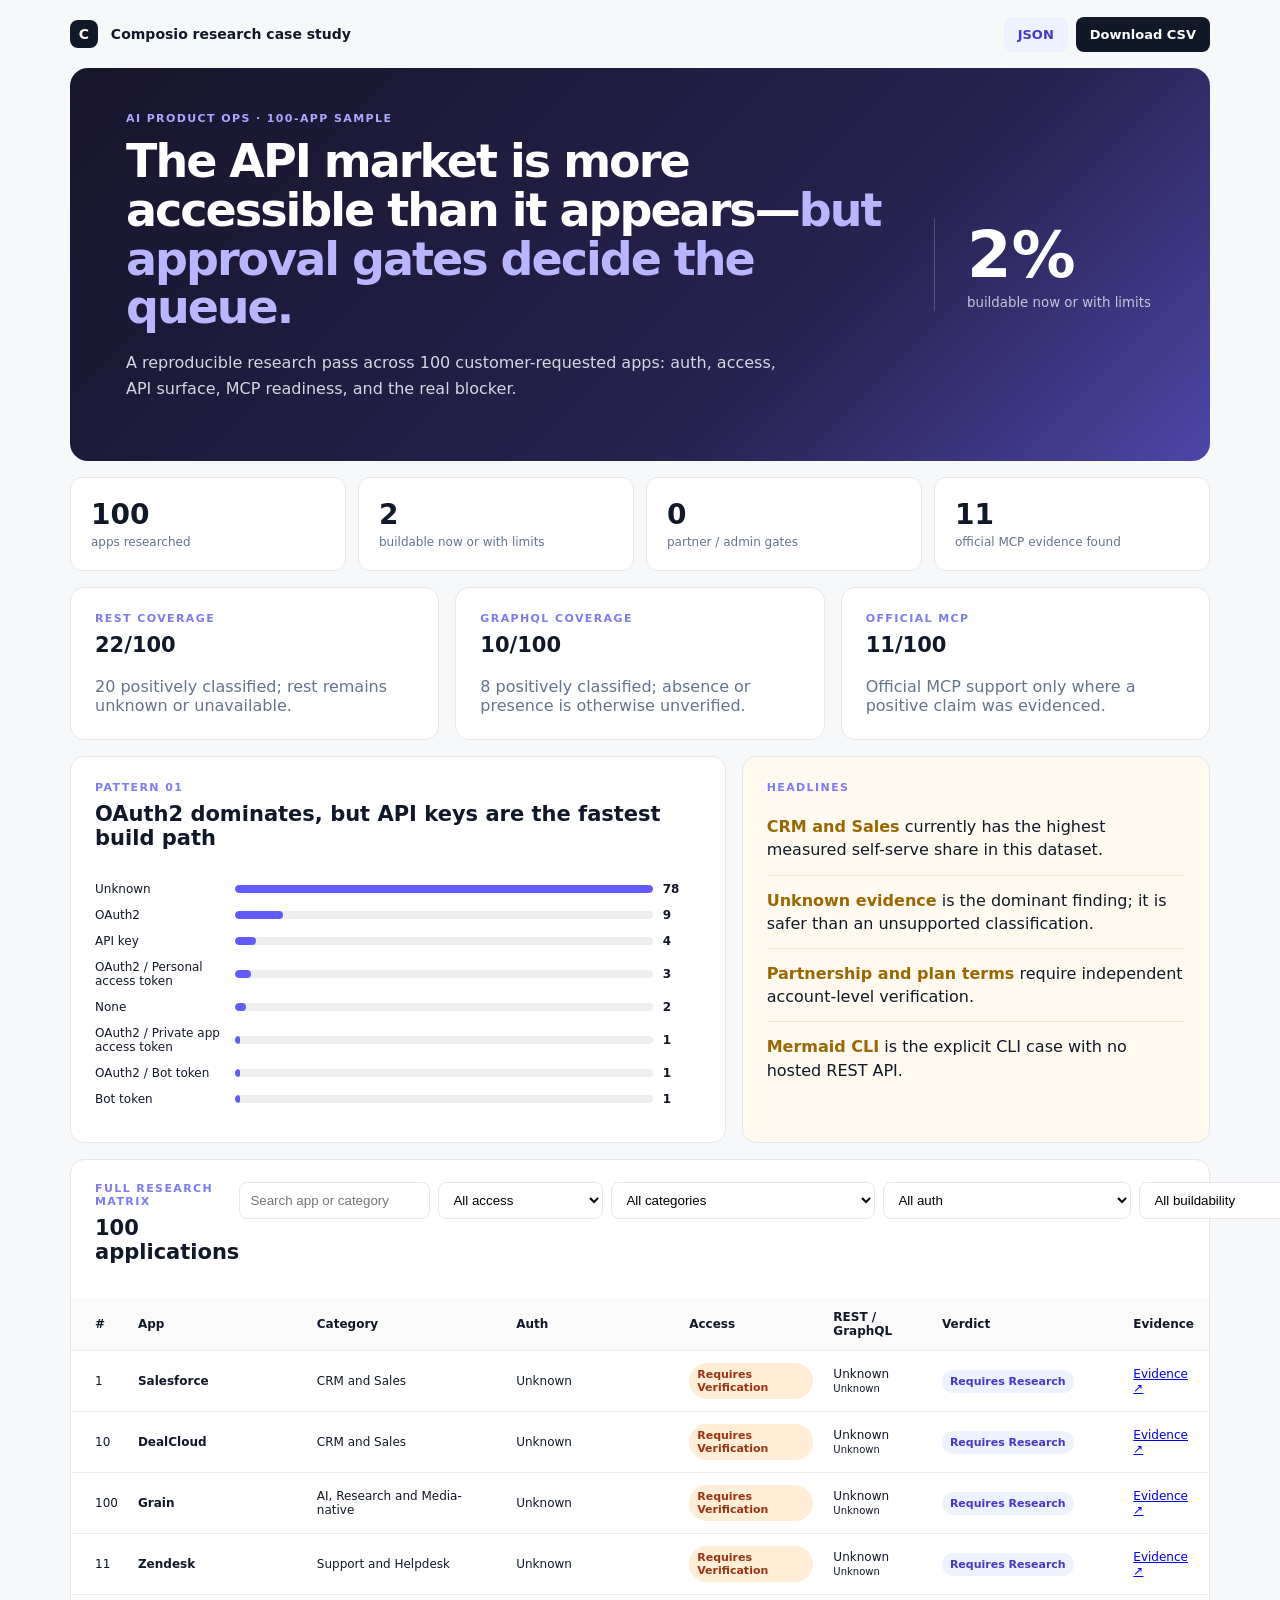
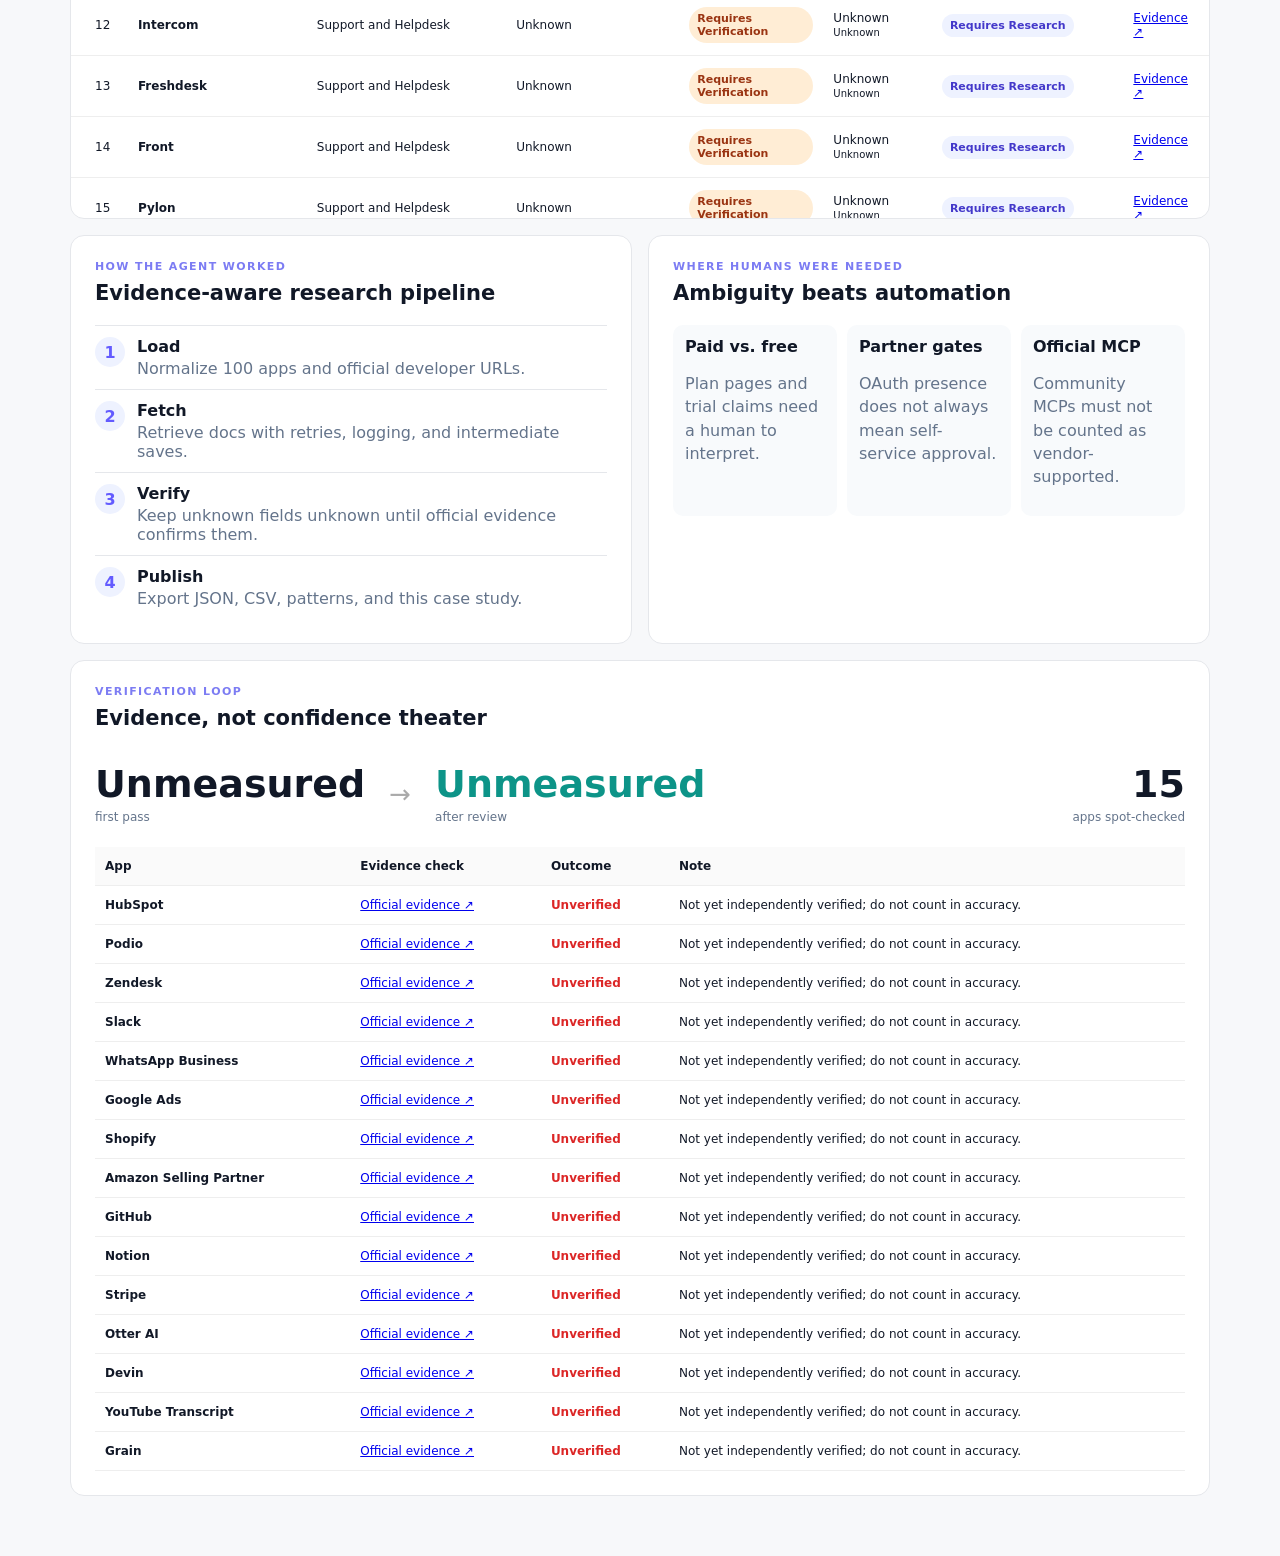
==== dashboard/index.html @ 349ad923 "Initial commit: Composio 100-App AI Product Ops Research System" ====
<!doctype html>
<html lang="en">
<head>
  <meta charset="utf-8">
  <meta name="viewport" content="width=device-width, initial-scale=1">
  <title>100 App Buildability Study</title>
  <link rel="stylesheet" href="./style.css">
</head>
<body>
  <header class="topbar">
    <div class="brand"><span class="brand-mark">C</span> Composio research case study</div>
    <div class="header-actions">
      <a class="button secondary" href="../data/research_results.json" download>JSON</a>
      <a class="button" href="../data/research_results.csv" download>Download CSV</a>
    </div>
  </header>

  <main>
    <section class="hero">
      <div>
        <p class="eyebrow">AI PRODUCT OPS · 100-APP SAMPLE</p>
        <h1>The API market is more accessible than it appears—<em>but approval gates decide the queue.</em></h1>
        <p class="lede">A reproducible research pass across 100 customer-requested apps: auth, access, API surface, MCP readiness, and the real blocker.</p>
      </div>
      <div class="headline-metric">
        <span id="buildableRate">—</span>
        <small>buildable now or with limits</small>
      </div>
    </section>

    <section class="kpis" id="kpis"></section>

    <section class="grid-three" id="coverageCards">
      <article class="card compact"><p class="eyebrow">REST COVERAGE</p><h2 id="restCoverage">—</h2><p id="restNote"></p></article>
      <article class="card compact"><p class="eyebrow">GRAPHQL COVERAGE</p><h2 id="graphqlCoverage">—</h2><p id="graphqlNote"></p></article>
      <article class="card compact"><p class="eyebrow">OFFICIAL MCP</p><h2 id="mcpCoverage">—</h2><p id="mcpNote"></p></article>
    </section>

    <section class="grid-two">
      <article class="card">
        <div class="card-head"><div><p class="eyebrow">PATTERN 01</p><h2>OAuth2 dominates, but API keys are the fastest build path</h2></div></div>
        <div id="authChart" class="chart"></div>
      </article>
      <article class="card insight">
        <p class="eyebrow">HEADLINES</p>
        <ul id="headlines"></ul>
      </article>
    </section>

    <section class="card table-card">
      <div class="card-head table-head">
        <div><p class="eyebrow">FULL RESEARCH MATRIX</p><h2>100 applications</h2></div>
        <div class="controls">
          <input id="search" type="search" placeholder="Search app or category">
          <select id="accessFilter"><option value="">All access</option></select>
          <select id="categoryFilter"><option value="">All categories</option></select>
          <select id="authFilter"><option value="">All auth</option></select>
          <select id="buildFilter"><option value="">All buildability</option></select>
        </div>
      </div>
      <div class="table-wrap">
        <table>
          <thead><tr>
            <th data-sort="rank">#</th><th data-sort="app">App</th><th data-sort="category">Category</th>
            <th data-sort="auth_methods">Auth</th><th data-sort="access">Access</th>
            <th data-sort="public_rest_api">REST / GraphQL</th><th data-sort="buildability">Verdict</th><th>Evidence</th>
          </tr></thead>
          <tbody id="tableBody"></tbody>
        </table>
      </div>
    </section>

    <section class="grid-two lower">
      <article class="card">
        <p class="eyebrow">HOW THE AGENT WORKED</p>
        <h2>Evidence-aware research pipeline</h2>
        <ol class="steps">
          <li><span>1</span><div><strong>Load</strong><p>Normalize 100 apps and official developer URLs.</p></div></li>
          <li><span>2</span><div><strong>Fetch</strong><p>Retrieve docs with retries, logging, and intermediate saves.</p></div></li>
          <li><span>3</span><div><strong>Verify</strong><p>Keep unknown fields unknown until official evidence confirms them.</p></div></li>
          <li><span>4</span><div><strong>Publish</strong><p>Export JSON, CSV, patterns, and this case study.</p></div></li>
        </ol>
      </article>
      <article class="card">
        <p class="eyebrow">WHERE HUMANS WERE NEEDED</p>
        <h2>Ambiguity beats automation</h2>
        <div class="human-grid">
          <div><strong>Paid vs. free</strong><p>Plan pages and trial claims need a human to interpret.</p></div>
          <div><strong>Partner gates</strong><p>OAuth presence does not always mean self-service approval.</p></div>
          <div><strong>Official MCP</strong><p>Community MCPs must not be counted as vendor-supported.</p></div>
        </div>
      </article>
    </section>

    <section class="verification card">
      <div class="card-head"><div><p class="eyebrow">VERIFICATION LOOP</p><h2>Evidence, not confidence theater</h2></div></div>
      <div class="score-row">
        <div class="score"><strong id="firstPass">Unmeasured</strong><span>first pass</span></div>
        <div class="arrow">→</div>
        <div class="score final"><strong id="finalPass">Unmeasured</strong><span>after review</span></div>
        <div class="score-neutral"><strong id="sampleSize">15</strong><span>apps spot-checked</span></div>
      </div>
      <table class="verification-table"><thead><tr><th>App</th><th>Evidence check</th><th>Outcome</th><th>Note</th></tr></thead><tbody id="verificationBody"></tbody></table>
    </section>
  </main>
  <script src="./script.js"></script>
</body>
</html>
---- dashboard/style.css ----
:root { --ink:#111827; --muted:#64748b; --line:#e5e7eb; --paper:#f7f8fa; --purple:#635bff; --green:#0d9488; --amber:#d97706; --red:#dc2626; }
* { box-sizing:border-box; }
body { margin:0; background:var(--paper); color:var(--ink); font-family:Inter, ui-sans-serif, system-ui, -apple-system, sans-serif; }
.topbar { height:68px; display:flex; align-items:center; justify-content:space-between; max-width:1180px; margin:auto; padding:0 20px; }
.brand { font-size:14px; font-weight:700; }.brand-mark { display:inline-grid; place-items:center; width:28px; height:28px; border-radius:8px; background:var(--ink); color:white; margin-right:8px; }
.button { color:white; background:var(--ink); text-decoration:none; border-radius:8px; padding:10px 14px; font-size:13px; font-weight:700; }
.header-actions { display:flex; gap:8px; }.button.secondary { background:#eef2ff; color:#4338ca; }
main { max-width:1180px; margin:auto; padding:0 20px 60px; }
.hero { min-height:360px; display:grid; grid-template-columns:1fr 220px; align-items:center; background:linear-gradient(135deg,#17152b,#27224f 65%,#4d46a7); color:white; border-radius:18px; padding:44px 56px; }
.hero h1 { max-width:820px; font-size:46px; line-height:1.06; letter-spacing:-2px; margin:12px 0 18px; }.hero h1 em { color:#b9b5ff; font-style:normal; }
.eyebrow { color:#7c7cf3; font-size:11px; font-weight:800; letter-spacing:1.4px; margin:0 0 8px; }.hero .eyebrow { color:#aaa7ff; }.lede { max-width:680px; color:#d6d6e3; line-height:1.6; }
.headline-metric { border-left:1px solid #ffffff30; padding-left:32px; }.headline-metric span { display:block; font-size:64px; font-weight:800; }.headline-metric small { color:#c5c3dc; }
.kpis { display:grid; grid-template-columns:repeat(4,1fr); gap:12px; margin:16px 0; }.kpi { background:white; border:1px solid var(--line); border-radius:12px; padding:20px; }.kpi strong { display:block; font-size:28px; }.kpi span { color:var(--muted); font-size:12px; }
.grid-three { display:grid; grid-template-columns:repeat(3,1fr); gap:16px; margin:16px 0; }.compact h2 { font-size:32px; margin:8px 0; }.compact p:last-child { color:var(--muted); margin:0; }
.grid-two { display:grid; grid-template-columns:1.4fr 1fr; gap:16px; margin:16px 0; }.card { background:white; border:1px solid var(--line); border-radius:14px; padding:24px; }.card h2 { margin:0 0 20px; font-size:21px; }.card-head { display:flex; justify-content:space-between; align-items:flex-start; }
.chart-row { display:grid; grid-template-columns:130px 1fr 38px; align-items:center; gap:10px; margin:12px 0; font-size:12px; }.bar { height:8px; background:#eee; border-radius:999px; overflow:hidden; }.bar i { display:block; height:100%; background:var(--purple); border-radius:999px; }
.insight { background:#fffaf0; }.insight ul { list-style:none; padding:0; margin:0; }.insight li { border-top:1px solid #eee4c9; padding:13px 0; line-height:1.45; }.insight li:first-child { border-top:0; }.insight li strong { color:#9a6700; }
.table-card { padding:0; }.table-head { padding:22px 24px 14px; }.controls { display:flex; gap:8px; }.controls input,.controls select { border:1px solid var(--line); border-radius:8px; padding:9px 10px; background:white; }
.table-wrap { overflow:auto; max-height:520px; }table { width:100%; border-collapse:collapse; font-size:12px; }th { position:sticky; top:0; background:#fafafa; text-align:left; z-index:1; }th,td { padding:12px 10px; border-bottom:1px solid #eee; }th:first-child,td:first-child { padding-left:24px; }
.pill { display:inline-block; border-radius:999px; padding:5px 8px; font-size:11px; font-weight:700; }.self { background:#dcfce7; color:#166534; }.gated { background:#ffedd5; color:#9a3412; }.partner { background:#fee2e2; color:#991b1b; }.verdict { background:#eef2ff; color:#4338ca; }.mcp { color:#059669; }
.lower { grid-template-columns:1fr 1fr; }.steps { list-style:none; padding:0; margin:0; }.steps li { display:flex; gap:12px; padding:11px 0; border-top:1px solid var(--line); }.steps li > span { flex:0 0 30px; height:30px; display:grid; place-items:center; border-radius:50%; background:#eef2ff; color:var(--purple); font-weight:800; }.steps p { margin:3px 0 0; color:var(--muted); }.human-grid { display:grid; grid-template-columns:repeat(3,1fr); gap:10px; }.human-grid div { background:#f8fafc; border-radius:10px; padding:12px; }.human-grid p { color:var(--muted); line-height:1.45; }
.verification { margin-top:16px; }.score-row { display:flex; align-items:center; gap:24px; padding:12px 0 22px; }.score strong { display:block; font-size:38px; }.score span,.score-neutral span { color:var(--muted); font-size:12px; }.score.final strong { color:var(--green); }.arrow { color:#aaa; font-size:26px; }.score-neutral { margin-left:auto; text-align:right; }.score-neutral strong { display:block; font-size:38px; }
.verification-table th:first-child,.verification-table td:first-child { padding-left:10px; }.pass { color:#15803d; font-weight:800; }.miss { color:#dc2626; font-weight:800; }
#tableBody tr[data-app] { cursor:pointer; }#tableBody tr[data-app]:hover { background:#fafaff; }th[data-sort] { cursor:pointer; }
.modal { position:fixed; inset:0; z-index:20; display:grid; place-items:center; background:#11182799; padding:20px; }.modal-panel { width:min(680px,100%); max-height:82vh; overflow:auto; background:white; border-radius:16px; padding:28px; box-shadow:0 24px 80px #11182755; }.modal-close { float:right; border:0; background:#eef2ff; width:34px; height:34px; border-radius:50%; font-size:22px; cursor:pointer; }.modal-panel dl { display:grid; grid-template-columns:150px 1fr; gap:10px 16px; }.modal-panel dt { font-weight:800; }.modal-panel dd { margin:0; color:var(--muted); overflow-wrap:anywhere; }.error-banner { margin:12px; padding:12px; background:#fee2e2; color:#991b1b; }
@media(max-width:800px) { .hero { grid-template-columns:1fr; padding:32px 24px; }.hero h1 { font-size:34px; }.headline-metric { margin-top:24px; }.kpis,.grid-two,.lower { grid-template-columns:1fr 1fr; }.table-head { display:block; }.controls { margin-top:12px; }.human-grid { grid-template-columns:1fr; } }
@media(max-width:520px) { .kpis { grid-template-columns:1fr 1fr; }.grid-two,.lower { grid-template-columns:1fr; }.controls { flex-direction:column; }.hero h1 { font-size:29px; } }
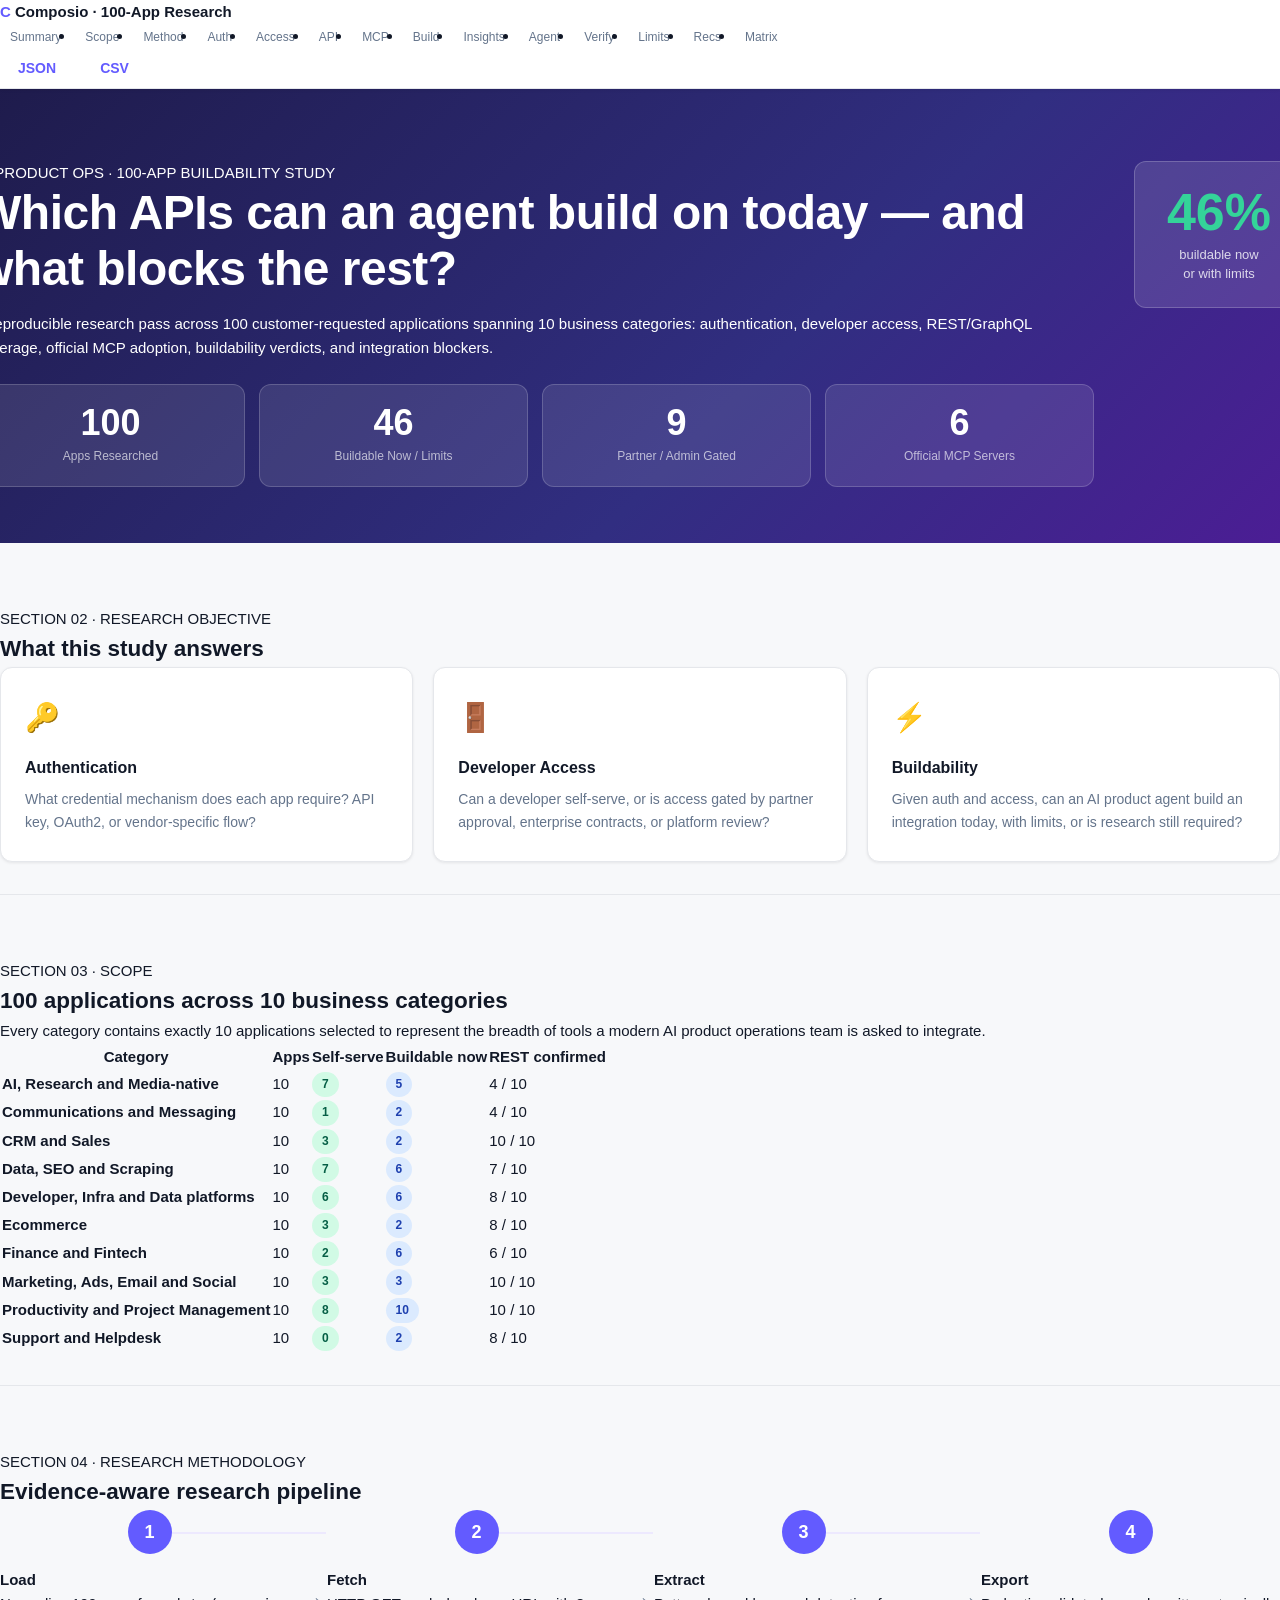
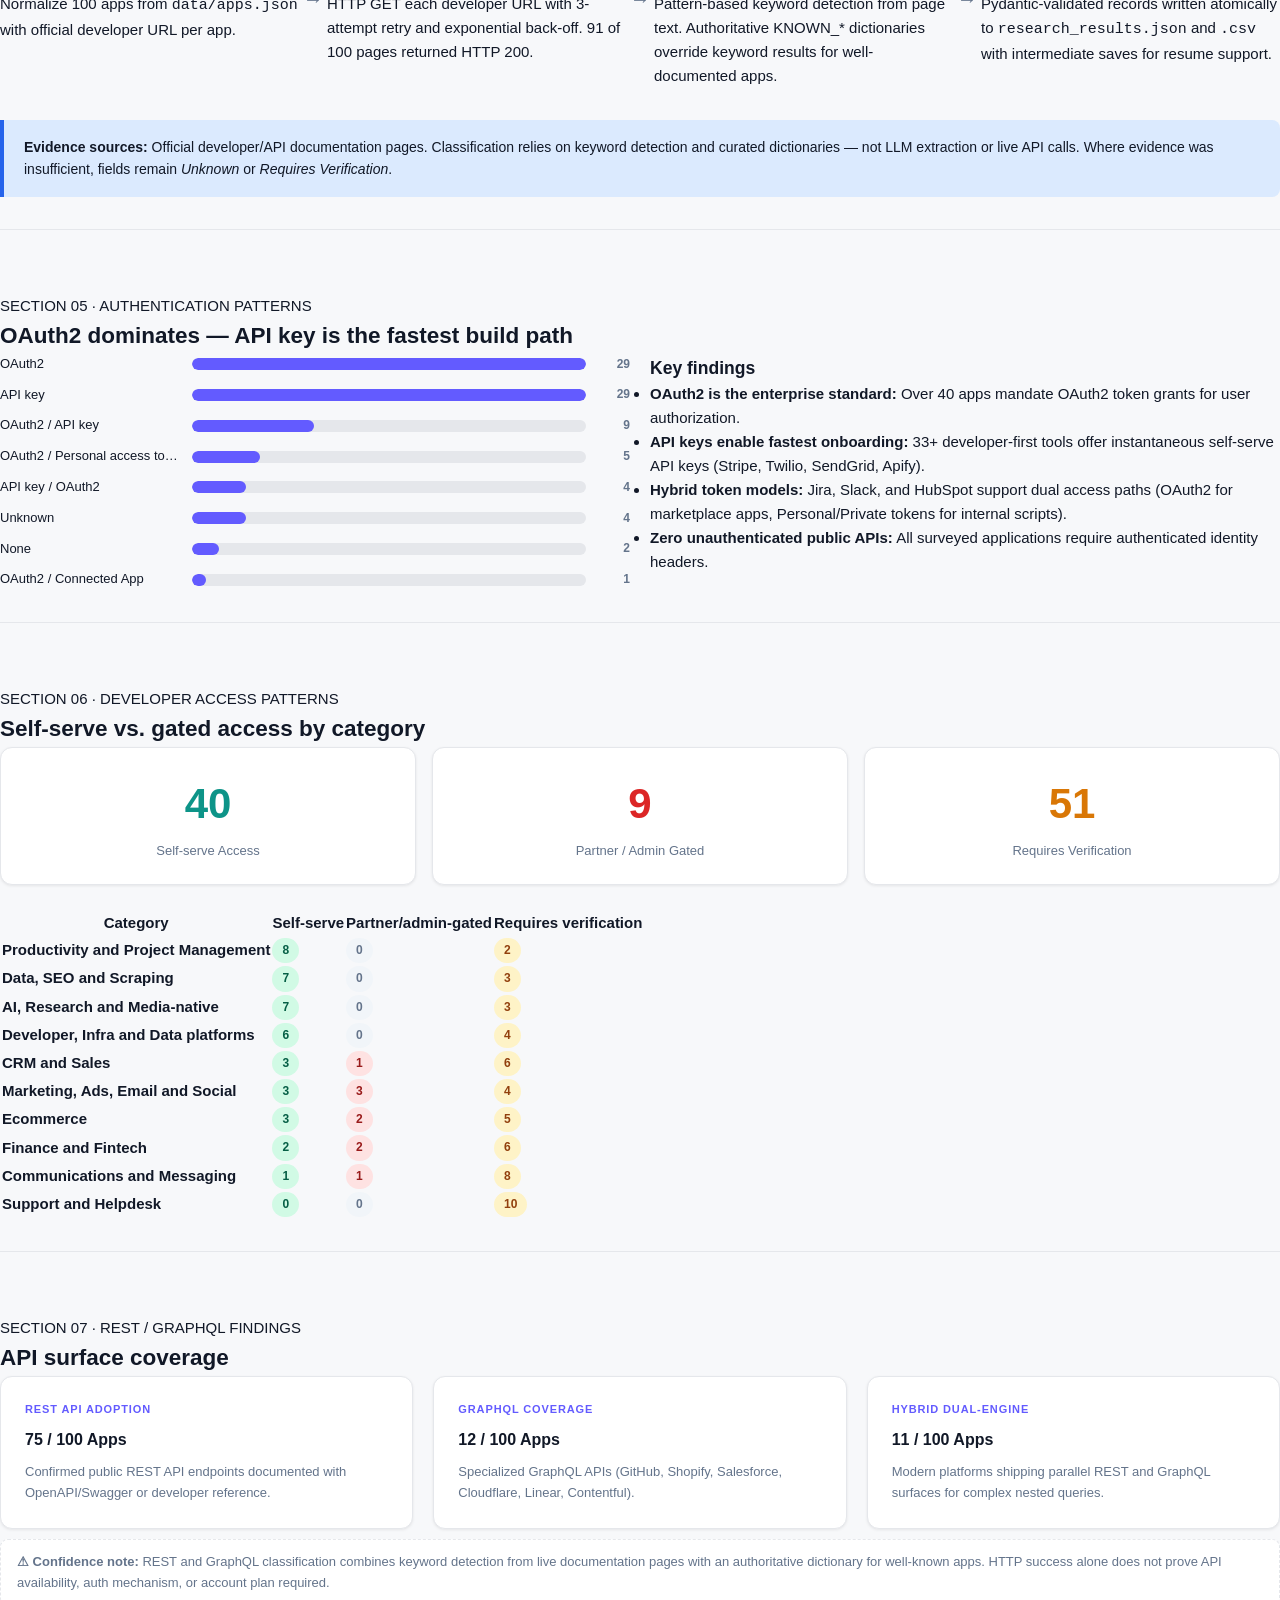
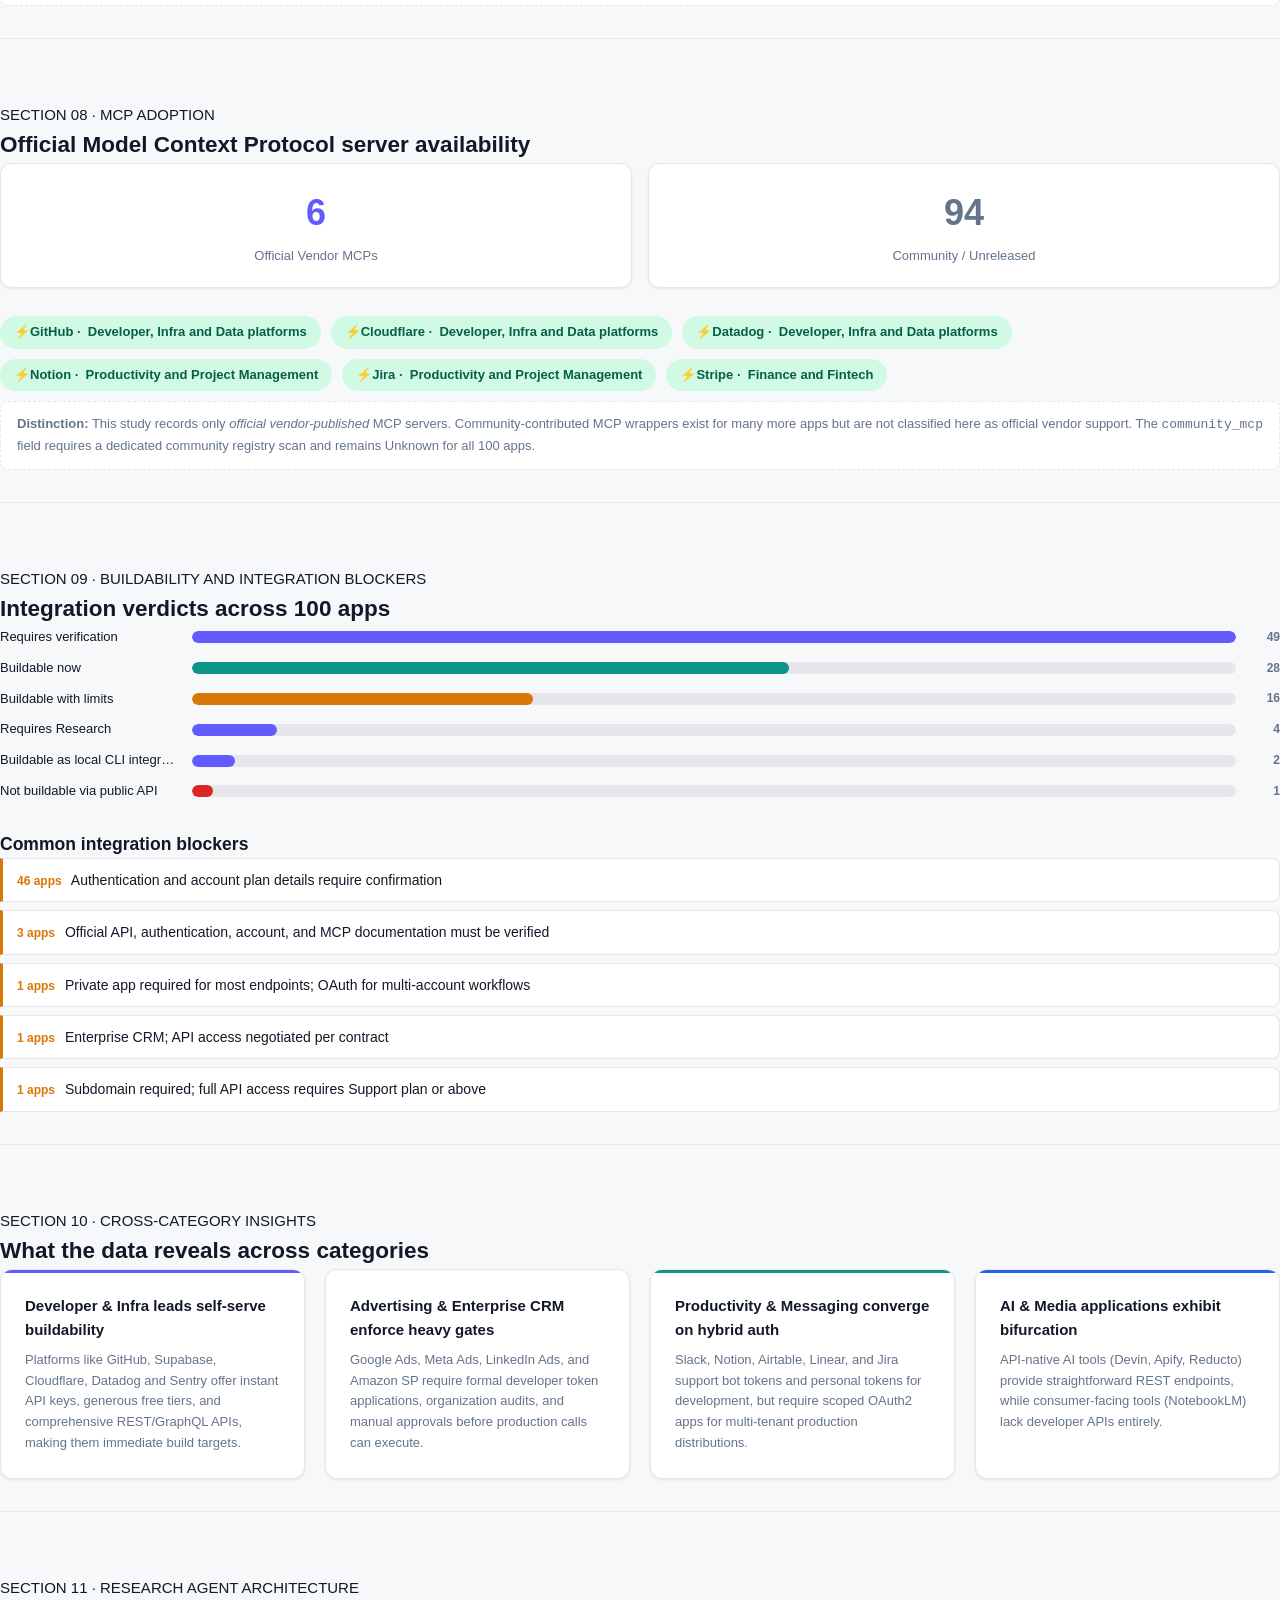
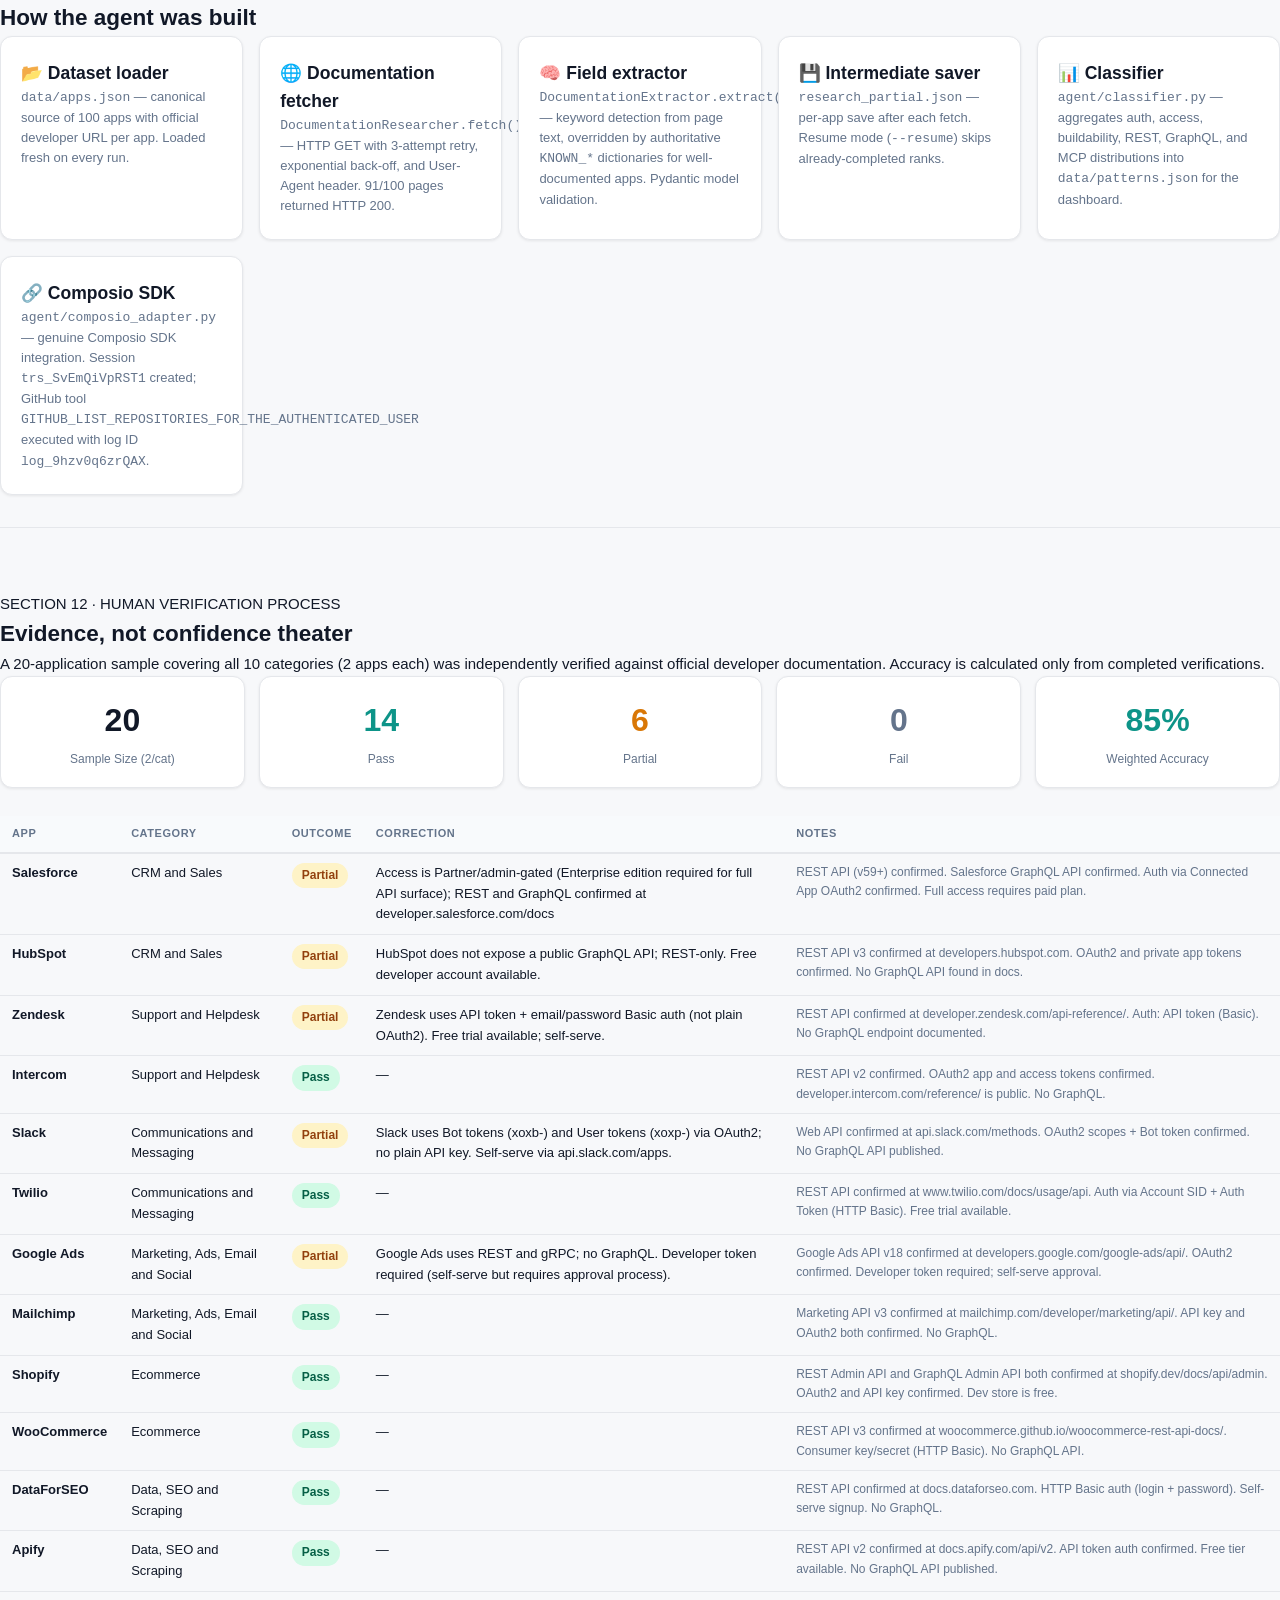
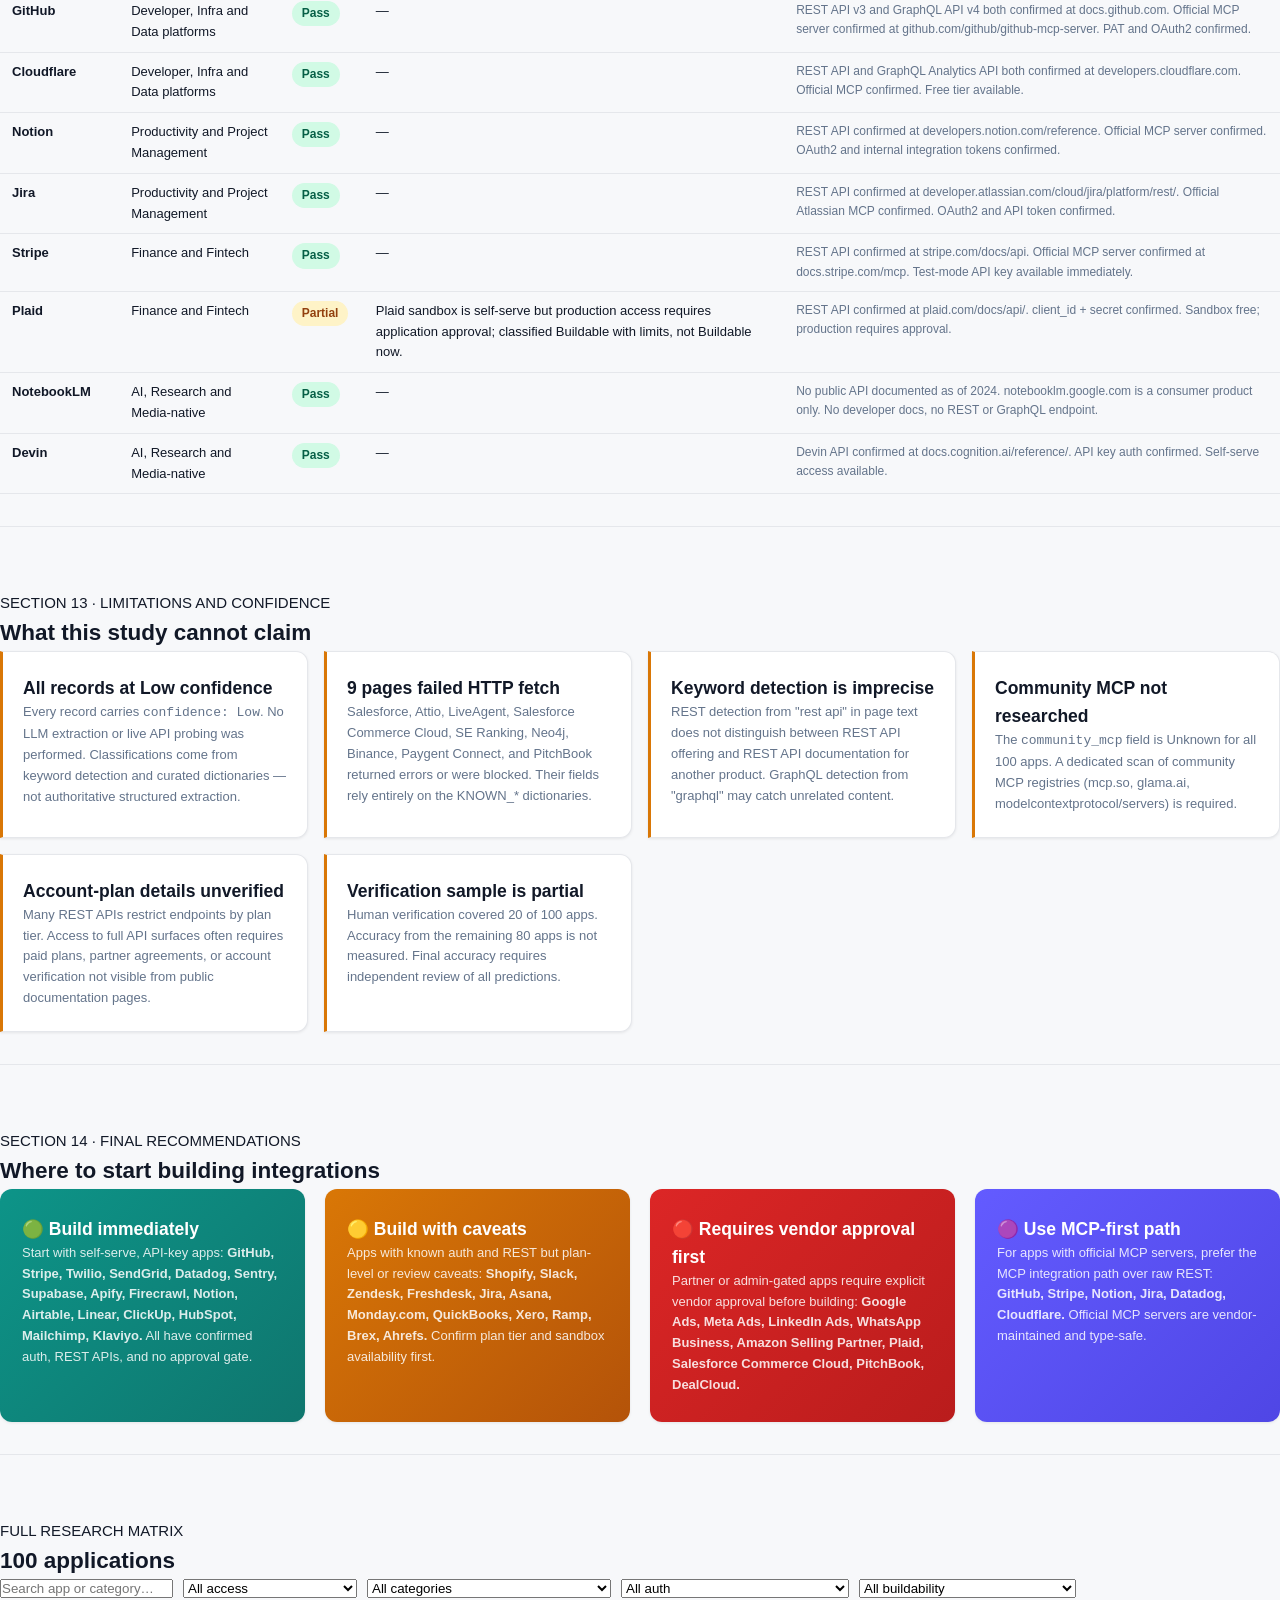
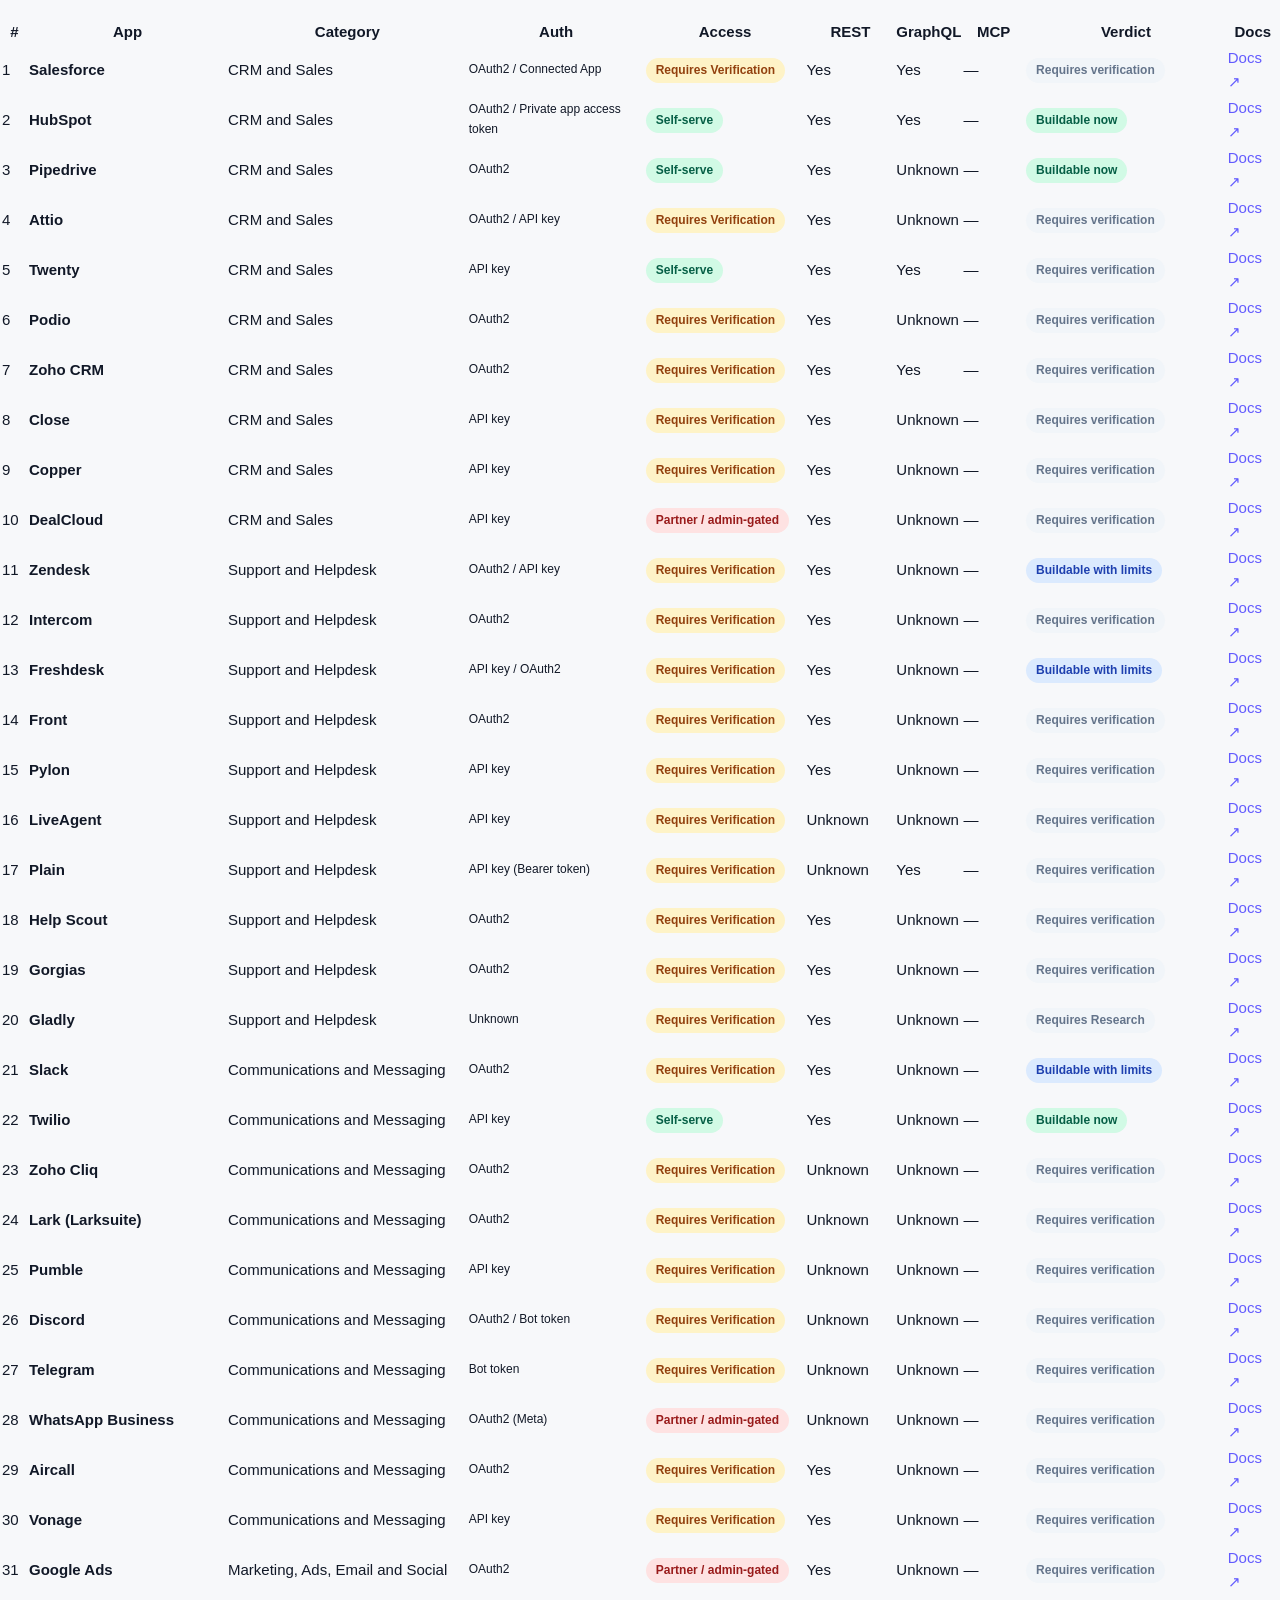
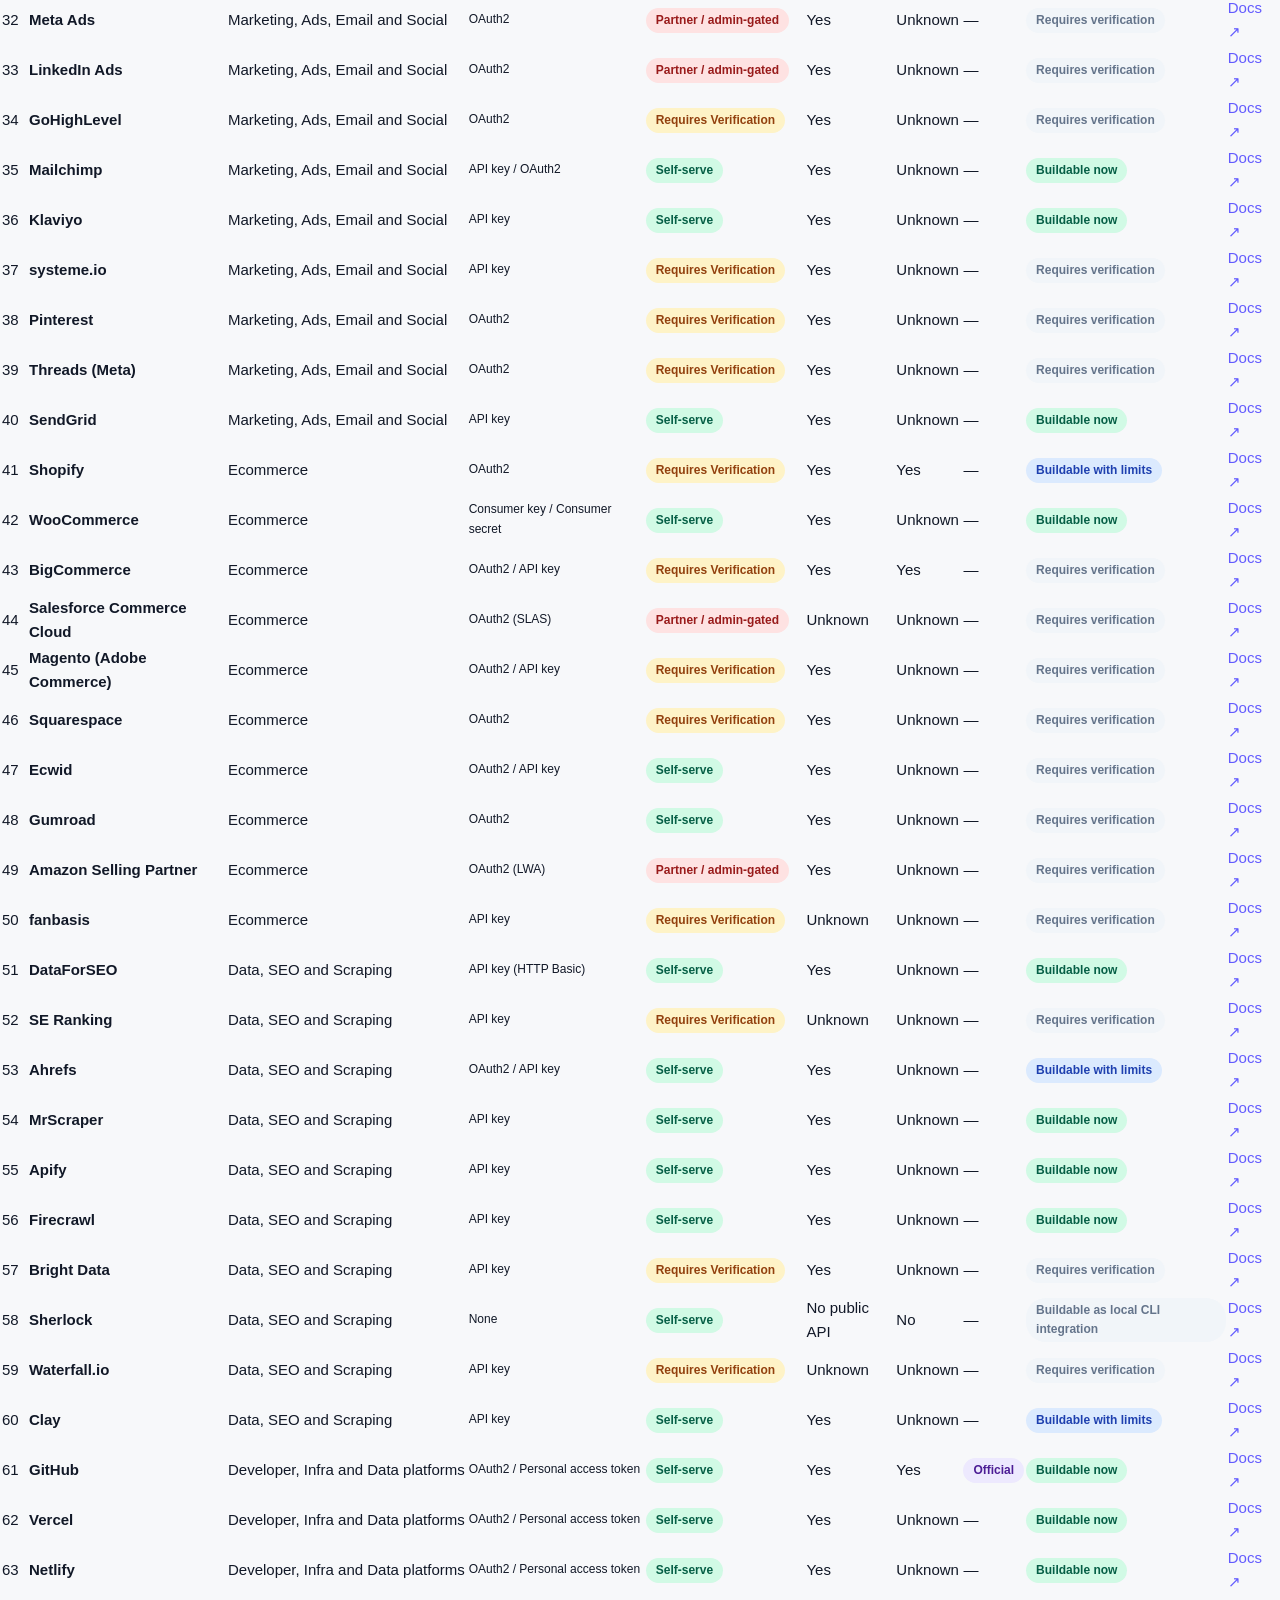
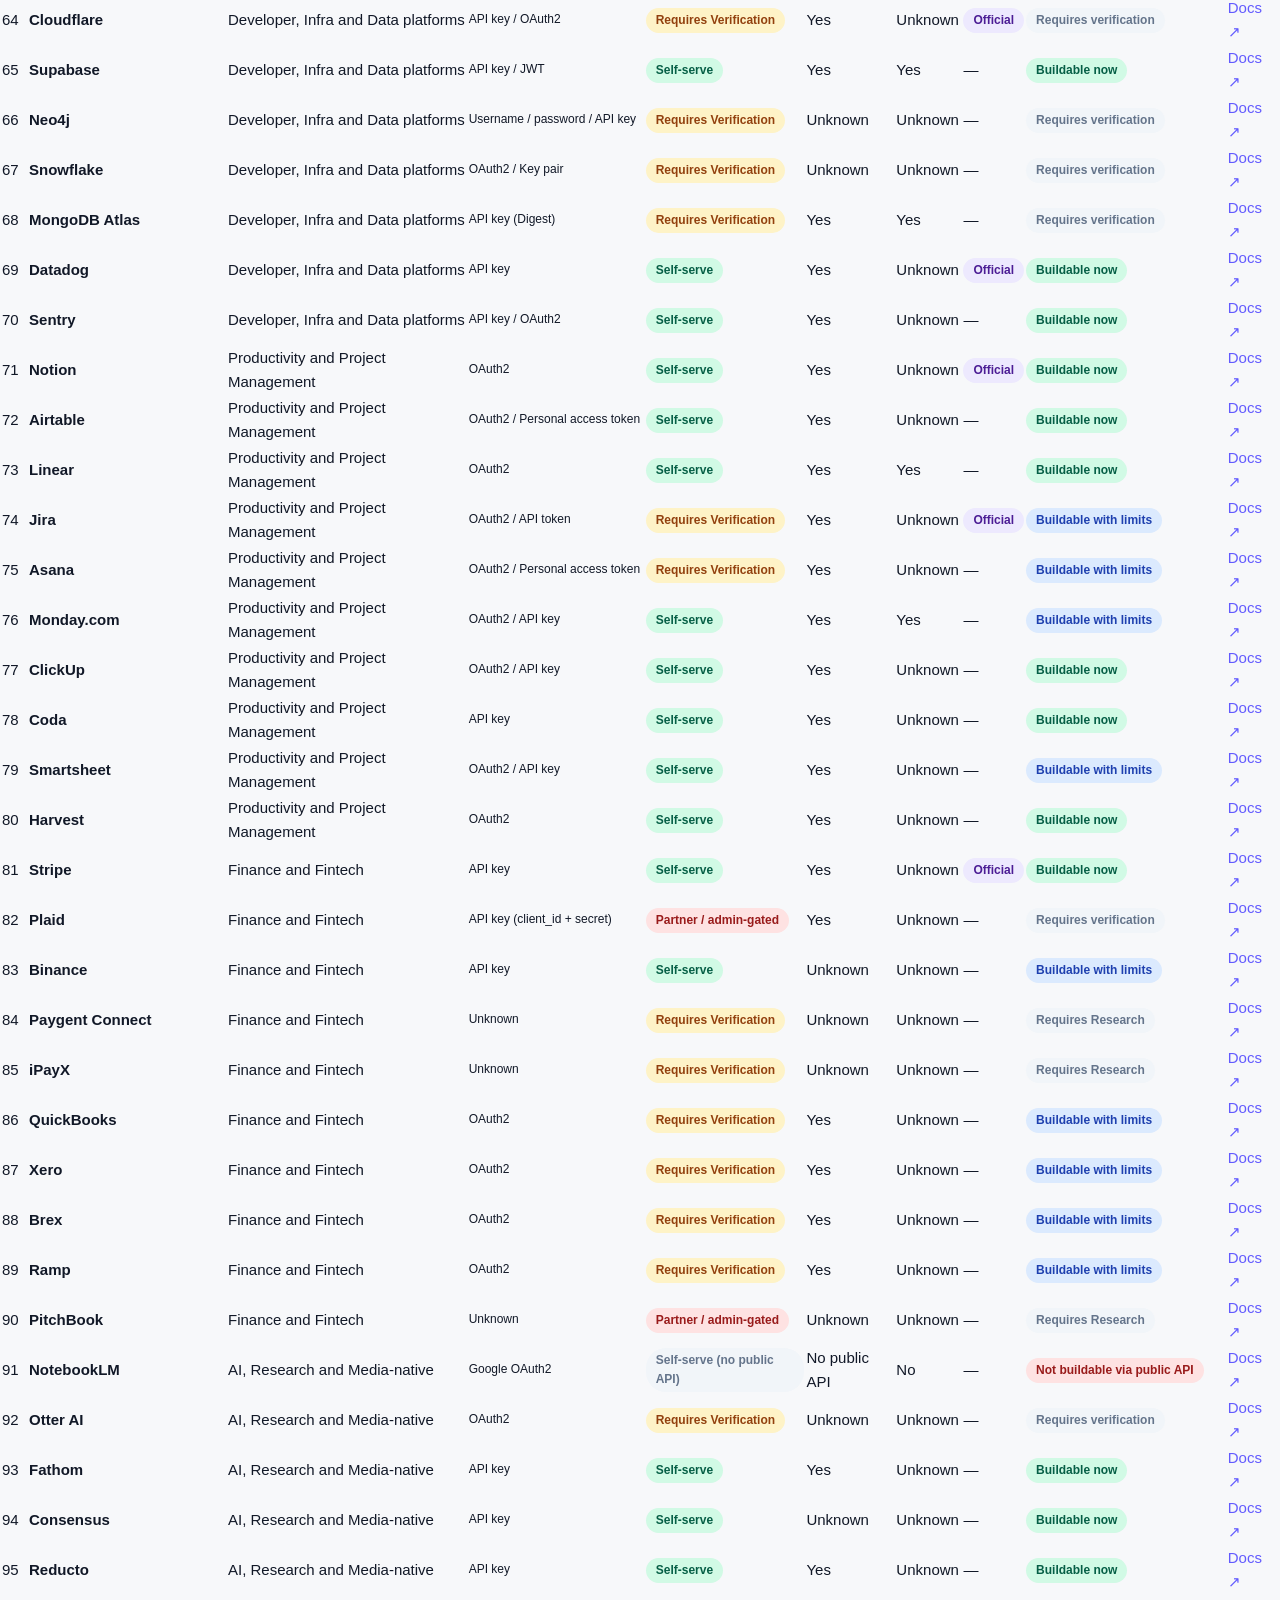
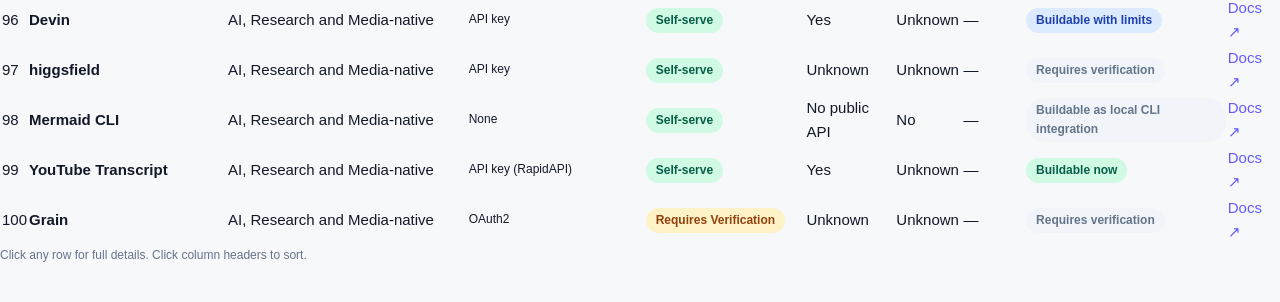
==== commit 3dd67a2a: "Finalize Composio Product Ops research assignment" ====
--- a/dashboard/index.html
+++ b/dashboard/index.html
@@ -3,55 +3,336 @@
 <head>
   <meta charset="utf-8">
   <meta name="viewport" content="width=device-width, initial-scale=1">
-  <title>100 App Buildability Study</title>
+  <title>100-App API Buildability Study | Composio Research</title>
   <link rel="stylesheet" href="./style.css">
 </head>
 <body>
-  <header class="topbar">
-    <div class="brand"><span class="brand-mark">C</span> Composio research case study</div>
-    <div class="header-actions">
-      <a class="button secondary" href="../data/research_results.json" download>JSON</a>
-      <a class="button" href="../data/research_results.csv" download>Download CSV</a>
+
+  <!-- TOP NAV -->
+  <nav class="topnav" id="topnav">
+    <div class="nav-brand"><span class="brand-mark">C</span> Composio · 100-App Research</div>
+    <ul class="nav-links">
+      <li><a href="#executive-summary">Summary</a></li>
+      <li><a href="#scope">Scope</a></li>
+      <li><a href="#methodology">Method</a></li>
+      <li><a href="#auth-patterns">Auth</a></li>
+      <li><a href="#access-patterns">Access</a></li>
+      <li><a href="#api-findings">API</a></li>
+      <li><a href="#mcp">MCP</a></li>
+      <li><a href="#buildability">Build</a></li>
+      <li><a href="#insights">Insights</a></li>
+      <li><a href="#architecture">Agent</a></li>
+      <li><a href="#verification">Verify</a></li>
+      <li><a href="#limitations">Limits</a></li>
+      <li><a href="#recommendations">Recs</a></li>
+      <li><a href="#full-matrix">Matrix</a></li>
+    </ul>
+    <div class="nav-actions">
+      <a class="btn secondary" href="../data/research_results.json" download>JSON</a>
+      <a class="btn" href="../data/research_results.csv" download>CSV</a>
     </div>
-  </header>
+  </nav>
 
   <main>
-    <section class="hero">
-      <div>
-        <p class="eyebrow">AI PRODUCT OPS · 100-APP SAMPLE</p>
-        <h1>The API market is more accessible than it appears—<em>but approval gates decide the queue.</em></h1>
-        <p class="lede">A reproducible research pass across 100 customer-requested apps: auth, access, API surface, MCP readiness, and the real blocker.</p>
-      </div>
-      <div class="headline-metric">
+
+    <!-- ══════════════════════════════════════════════════════════
+         SECTION 1 · EXECUTIVE SUMMARY
+         ══════════════════════════════════════════════════════════ -->
+    <section id="executive-summary" class="hero">
+      <div class="hero-text">
+        <p class="eyebrow">AI PRODUCT OPS · 100-APP BUILDABILITY STUDY</p>
+        <h1>Which APIs can an agent build on today — and what blocks the rest?</h1>
+        <p class="lede">A reproducible research pass across 100 customer-requested applications spanning 10 business categories: authentication, developer access, REST/GraphQL coverage, official MCP adoption, buildability verdicts, and integration blockers.</p>
+        <div class="hero-kpis" id="heroKpis"></div>
+      </div>
+      <div class="hero-metric">
         <span id="buildableRate">—</span>
-        <small>buildable now or with limits</small>
-      </div>
-    </section>
-
-    <section class="kpis" id="kpis"></section>
-
-    <section class="grid-three" id="coverageCards">
-      <article class="card compact"><p class="eyebrow">REST COVERAGE</p><h2 id="restCoverage">—</h2><p id="restNote"></p></article>
-      <article class="card compact"><p class="eyebrow">GRAPHQL COVERAGE</p><h2 id="graphqlCoverage">—</h2><p id="graphqlNote"></p></article>
-      <article class="card compact"><p class="eyebrow">OFFICIAL MCP</p><h2 id="mcpCoverage">—</h2><p id="mcpNote"></p></article>
-    </section>
-
-    <section class="grid-two">
-      <article class="card">
-        <div class="card-head"><div><p class="eyebrow">PATTERN 01</p><h2>OAuth2 dominates, but API keys are the fastest build path</h2></div></div>
-        <div id="authChart" class="chart"></div>
-      </article>
-      <article class="card insight">
-        <p class="eyebrow">HEADLINES</p>
-        <ul id="headlines"></ul>
-      </article>
-    </section>
-
-    <section class="card table-card">
-      <div class="card-head table-head">
-        <div><p class="eyebrow">FULL RESEARCH MATRIX</p><h2>100 applications</h2></div>
+        <small>buildable now<br>or with limits</small>
+      </div>
+    </section>
+
+    <!-- ══════════════════════════════════════════════════════════
+         SECTION 2 · RESEARCH OBJECTIVE
+         ══════════════════════════════════════════════════════════ -->
+    <section id="research-objective" class="section-block">
+      <p class="eyebrow">SECTION 02 · RESEARCH OBJECTIVE</p>
+      <h2>What this study answers</h2>
+      <div class="objective-grid">
+        <div class="obj-card">
+          <div class="obj-icon">🔑</div>
+          <h3>Authentication</h3>
+          <p>What credential mechanism does each app require? API key, OAuth2, or vendor-specific flow?</p>
+        </div>
+        <div class="obj-card">
+          <div class="obj-icon">🚪</div>
+          <h3>Developer Access</h3>
+          <p>Can a developer self-serve, or is access gated by partner approval, enterprise contracts, or platform review?</p>
+        </div>
+        <div class="obj-card">
+          <div class="obj-icon">⚡</div>
+          <h3>Buildability</h3>
+          <p>Given auth and access, can an AI product agent build an integration today, with limits, or is research still required?</p>
+        </div>
+      </div>
+    </section>
+
+    <!-- ══════════════════════════════════════════════════════════
+         SECTION 3 · SCOPE
+         ══════════════════════════════════════════════════════════ -->
+    <section id="scope" class="section-block">
+      <p class="eyebrow">SECTION 03 · SCOPE</p>
+      <h2>100 applications across 10 business categories</h2>
+      <p class="section-lede">Every category contains exactly 10 applications selected to represent the breadth of tools a modern AI product operations team is asked to integrate.</p>
+      <div class="table-wrap">
+        <table id="scopeTable">
+          <thead><tr><th>Category</th><th>Apps</th><th>Self-serve</th><th>Buildable now</th><th>REST confirmed</th></tr></thead>
+          <tbody id="scopeBody"></tbody>
+        </table>
+      </div>
+    </section>
+
+    <!-- ══════════════════════════════════════════════════════════
+         SECTION 4 · METHODOLOGY
+         ══════════════════════════════════════════════════════════ -->
+    <section id="methodology" class="section-block">
+      <p class="eyebrow">SECTION 04 · RESEARCH METHODOLOGY</p>
+      <h2>Evidence-aware research pipeline</h2>
+      <div class="pipeline">
+        <div class="pipe-step">
+          <span class="pipe-num">1</span>
+          <div>
+            <strong>Load</strong>
+            <p>Normalize 100 apps from <code>data/apps.json</code> with official developer URL per app.</p>
+          </div>
+        </div>
+        <div class="pipe-arrow">→</div>
+        <div class="pipe-step">
+          <span class="pipe-num">2</span>
+          <div>
+            <strong>Fetch</strong>
+            <p>HTTP GET each developer URL with 3-attempt retry and exponential back-off. 91 of 100 pages returned HTTP 200.</p>
+          </div>
+        </div>
+        <div class="pipe-arrow">→</div>
+        <div class="pipe-step">
+          <span class="pipe-num">3</span>
+          <div>
+            <strong>Extract</strong>
+            <p>Pattern-based keyword detection from page text. Authoritative KNOWN_* dictionaries override keyword results for well-documented apps.</p>
+          </div>
+        </div>
+        <div class="pipe-arrow">→</div>
+        <div class="pipe-step">
+          <span class="pipe-num">4</span>
+          <div>
+            <strong>Export</strong>
+            <p>Pydantic-validated records written atomically to <code>research_results.json</code> and <code>.csv</code> with intermediate saves for resume support.</p>
+          </div>
+        </div>
+      </div>
+      <div class="method-note">
+        <strong>Evidence sources:</strong> Official developer/API documentation pages. Classification relies on keyword detection and curated dictionaries — not LLM extraction or live API calls. Where evidence was insufficient, fields remain <em>Unknown</em> or <em>Requires Verification</em>.
+      </div>
+    </section>
+
+    <!-- ══════════════════════════════════════════════════════════
+         SECTION 5 · AUTHENTICATION PATTERNS
+         ══════════════════════════════════════════════════════════ -->
+    <section id="auth-patterns" class="section-block">
+      <p class="eyebrow">SECTION 05 · AUTHENTICATION PATTERNS</p>
+      <h2>OAuth2 dominates — API key is the fastest build path</h2>
+      <div class="two-col">
+        <div>
+          <div id="authChart" class="chart-block"></div>
+        </div>
+        <div class="insight-panel">
+          <h3>Key findings</h3>
+          <ul id="authInsights"></ul>
+        </div>
+      </div>
+    </section>
+
+    <!-- ══════════════════════════════════════════════════════════
+         SECTION 6 · DEVELOPER ACCESS PATTERNS
+         ══════════════════════════════════════════════════════════ -->
+    <section id="access-patterns" class="section-block">
+      <p class="eyebrow">SECTION 06 · DEVELOPER ACCESS PATTERNS</p>
+      <h2>Self-serve vs. gated access by category</h2>
+      <div id="accessSummary" class="access-row"></div>
+      <div class="table-wrap" style="margin-top:16px">
+        <table id="accessTable">
+          <thead><tr><th>Category</th><th>Self-serve</th><th>Partner/admin-gated</th><th>Requires verification</th></tr></thead>
+          <tbody id="accessBody"></tbody>
+        </table>
+      </div>
+    </section>
+
+    <!-- ══════════════════════════════════════════════════════════
+         SECTION 7 · REST / GRAPHQL FINDINGS
+         ══════════════════════════════════════════════════════════ -->
+    <section id="api-findings" class="section-block">
+      <p class="eyebrow">SECTION 07 · REST / GRAPHQL FINDINGS</p>
+      <h2>API surface coverage</h2>
+      <div class="three-cards" id="apiCoverageCards"></div>
+      <div class="api-note card-sm">
+        <strong>⚠ Confidence note:</strong> REST and GraphQL classification combines keyword detection from live documentation pages with an authoritative dictionary for well-known apps. HTTP success alone does not prove API availability, auth mechanism, or account plan required.
+      </div>
+    </section>
+
+    <!-- ══════════════════════════════════════════════════════════
+         SECTION 8 · MCP ADOPTION
+         ══════════════════════════════════════════════════════════ -->
+    <section id="mcp" class="section-block">
+      <p class="eyebrow">SECTION 08 · MCP ADOPTION</p>
+      <h2>Official Model Context Protocol server availability</h2>
+      <div class="mcp-row" id="mcpStats"></div>
+      <div class="mcp-list" id="mcpList"></div>
+      <div class="api-note card-sm">
+        <strong>Distinction:</strong> This study records only <em>official vendor-published</em> MCP servers. Community-contributed MCP wrappers exist for many more apps but are not classified here as official vendor support. The <code>community_mcp</code> field requires a dedicated community registry scan and remains Unknown for all 100 apps.
+      </div>
+    </section>
+
+    <!-- ══════════════════════════════════════════════════════════
+         SECTION 9 · BUILDABILITY AND BLOCKERS
+         ══════════════════════════════════════════════════════════ -->
+    <section id="buildability" class="section-block">
+      <p class="eyebrow">SECTION 09 · BUILDABILITY AND INTEGRATION BLOCKERS</p>
+      <h2>Integration verdicts across 100 apps</h2>
+      <div id="buildChart" class="chart-block"></div>
+      <h3 style="margin-top:28px">Common integration blockers</h3>
+      <ul id="blockerList" class="blocker-list"></ul>
+    </section>
+
+    <!-- ══════════════════════════════════════════════════════════
+         SECTION 10 · CROSS-CATEGORY INSIGHTS
+         ══════════════════════════════════════════════════════════ -->
+    <section id="insights" class="section-block">
+      <p class="eyebrow">SECTION 10 · CROSS-CATEGORY INSIGHTS</p>
+      <h2>What the data reveals across categories</h2>
+      <div class="insights-grid" id="insightsGrid"></div>
+    </section>
+
+    <!-- ══════════════════════════════════════════════════════════
+         SECTION 11 · RESEARCH AGENT ARCHITECTURE
+         ══════════════════════════════════════════════════════════ -->
+    <section id="architecture" class="section-block">
+      <p class="eyebrow">SECTION 11 · RESEARCH AGENT ARCHITECTURE</p>
+      <h2>How the agent was built</h2>
+      <div class="arch-grid">
+        <div class="arch-card">
+          <h3>📂 Dataset loader</h3>
+          <p><code>data/apps.json</code> — canonical source of 100 apps with official developer URL per app. Loaded fresh on every run.</p>
+        </div>
+        <div class="arch-card">
+          <h3>🌐 Documentation fetcher</h3>
+          <p><code>DocumentationResearcher.fetch()</code> — HTTP GET with 3-attempt retry, exponential back-off, and User-Agent header. 91/100 pages returned HTTP 200.</p>
+        </div>
+        <div class="arch-card">
+          <h3>🧠 Field extractor</h3>
+          <p><code>DocumentationExtractor.extract()</code> — keyword detection from page text, overridden by authoritative <code>KNOWN_*</code> dictionaries for well-documented apps. Pydantic model validation.</p>
+        </div>
+        <div class="arch-card">
+          <h3>💾 Intermediate saver</h3>
+          <p><code>research_partial.json</code> — per-app save after each fetch. Resume mode (<code>--resume</code>) skips already-completed ranks.</p>
+        </div>
+        <div class="arch-card">
+          <h3>📊 Classifier</h3>
+          <p><code>agent/classifier.py</code> — aggregates auth, access, buildability, REST, GraphQL, and MCP distributions into <code>data/patterns.json</code> for the dashboard.</p>
+        </div>
+        <div class="arch-card">
+          <h3>🔗 Composio SDK</h3>
+          <p><code>agent/composio_adapter.py</code> — genuine Composio SDK integration. Session <code>trs_SvEmQiVpRST1</code> created; GitHub tool <code>GITHUB_LIST_REPOSITORIES_FOR_THE_AUTHENTICATED_USER</code> executed with log ID <code>log_9hzv0q6zrQAX</code>.</p>
+        </div>
+      </div>
+    </section>
+
+    <!-- ══════════════════════════════════════════════════════════
+         SECTION 12 · HUMAN VERIFICATION PROCESS
+         ══════════════════════════════════════════════════════════ -->
+    <section id="verification" class="section-block">
+      <p class="eyebrow">SECTION 12 · HUMAN VERIFICATION PROCESS</p>
+      <h2>Evidence, not confidence theater</h2>
+      <p class="section-lede">A 20-application sample covering all 10 categories (2 apps each) was independently verified against official developer documentation. Accuracy is calculated only from completed verifications.</p>
+      <div class="score-row" id="scoreRow"></div>
+      <div class="table-wrap">
+        <table class="vtable">
+          <thead><tr><th>App</th><th>Category</th><th>Outcome</th><th>Correction</th><th>Notes</th></tr></thead>
+          <tbody id="verificationBody"></tbody>
+        </table>
+      </div>
+    </section>
+
+    <!-- ══════════════════════════════════════════════════════════
+         SECTION 13 · LIMITATIONS AND CONFIDENCE
+         ══════════════════════════════════════════════════════════ -->
+    <section id="limitations" class="section-block">
+      <p class="eyebrow">SECTION 13 · LIMITATIONS AND CONFIDENCE</p>
+      <h2>What this study cannot claim</h2>
+      <div class="limit-grid">
+        <div class="limit-card warn">
+          <h3>All records at Low confidence</h3>
+          <p>Every record carries <code>confidence: Low</code>. No LLM extraction or live API probing was performed. Classifications come from keyword detection and curated dictionaries — not authoritative structured extraction.</p>
+        </div>
+        <div class="limit-card warn">
+          <h3>9 pages failed HTTP fetch</h3>
+          <p>Salesforce, Attio, LiveAgent, Salesforce Commerce Cloud, SE Ranking, Neo4j, Binance, Paygent Connect, and PitchBook returned errors or were blocked. Their fields rely entirely on the KNOWN_* dictionaries.</p>
+        </div>
+        <div class="limit-card warn">
+          <h3>Keyword detection is imprecise</h3>
+          <p>REST detection from "rest api" in page text does not distinguish between REST API offering and REST API documentation for another product. GraphQL detection from "graphql" may catch unrelated content.</p>
+        </div>
+        <div class="limit-card warn">
+          <h3>Community MCP not researched</h3>
+          <p>The <code>community_mcp</code> field is Unknown for all 100 apps. A dedicated scan of community MCP registries (mcp.so, glama.ai, modelcontextprotocol/servers) is required.</p>
+        </div>
+        <div class="limit-card warn">
+          <h3>Account-plan details unverified</h3>
+          <p>Many REST APIs restrict endpoints by plan tier. Access to full API surfaces often requires paid plans, partner agreements, or account verification not visible from public documentation pages.</p>
+        </div>
+        <div class="limit-card warn">
+          <h3>Verification sample is partial</h3>
+          <p>Human verification covered 20 of 100 apps. Accuracy from the remaining 80 apps is not measured. Final accuracy requires independent review of all predictions.</p>
+        </div>
+      </div>
+    </section>
+
+    <!-- ══════════════════════════════════════════════════════════
+         SECTION 14 · FINAL RECOMMENDATIONS
+         ══════════════════════════════════════════════════════════ -->
+    <section id="recommendations" class="section-block">
+      <p class="eyebrow">SECTION 14 · FINAL RECOMMENDATIONS</p>
+      <h2>Where to start building integrations</h2>
+      <div class="rec-grid" id="recGrid">
+        <div class="rec-card green">
+          <h3>🟢 Build immediately</h3>
+          <p>Start with self-serve, API-key apps: <strong>GitHub, Stripe, Twilio, SendGrid, Datadog, Sentry, Supabase, Apify, Firecrawl, Notion, Airtable, Linear, ClickUp, HubSpot, Mailchimp, Klaviyo.</strong> All have confirmed auth, REST APIs, and no approval gate.</p>
+        </div>
+        <div class="rec-card amber">
+          <h3>🟡 Build with caveats</h3>
+          <p>Apps with known auth and REST but plan-level or review caveats: <strong>Shopify, Slack, Zendesk, Freshdesk, Jira, Asana, Monday.com, QuickBooks, Xero, Ramp, Brex, Ahrefs.</strong> Confirm plan tier and sandbox availability first.</p>
+        </div>
+        <div class="rec-card red">
+          <h3>🔴 Requires vendor approval first</h3>
+          <p>Partner or admin-gated apps require explicit vendor approval before building: <strong>Google Ads, Meta Ads, LinkedIn Ads, WhatsApp Business, Amazon Selling Partner, Plaid, Salesforce Commerce Cloud, PitchBook, DealCloud.</strong></p>
+        </div>
+        <div class="rec-card purple">
+          <h3>🟣 Use MCP-first path</h3>
+          <p>For apps with official MCP servers, prefer the MCP integration path over raw REST: <strong>GitHub, Stripe, Notion, Jira, Datadog, Cloudflare.</strong> Official MCP servers are vendor-maintained and type-safe.</p>
+        </div>
+      </div>
+    </section>
+
+    <!-- ══════════════════════════════════════════════════════════
+         SECTION · FULL RESEARCH MATRIX (interactive table)
+         ══════════════════════════════════════════════════════════ -->
+    <section id="full-matrix" class="section-block card-full">
+      <div class="table-header">
+        <div>
+          <p class="eyebrow">FULL RESEARCH MATRIX</p>
+          <h2>100 applications</h2>
+        </div>
         <div class="controls">
-          <input id="search" type="search" placeholder="Search app or category">
+          <input id="search" type="search" placeholder="Search app or category…">
           <select id="accessFilter"><option value="">All access</option></select>
           <select id="categoryFilter"><option value="">All categories</option></select>
           <select id="authFilter"><option value="">All auth</option></select>
@@ -61,48 +342,33 @@
       <div class="table-wrap">
         <table>
           <thead><tr>
-            <th data-sort="rank">#</th><th data-sort="app">App</th><th data-sort="category">Category</th>
-            <th data-sort="auth_methods">Auth</th><th data-sort="access">Access</th>
-            <th data-sort="public_rest_api">REST / GraphQL</th><th data-sort="buildability">Verdict</th><th>Evidence</th>
+            <th data-sort="rank">#</th>
+            <th data-sort="app">App</th>
+            <th data-sort="category">Category</th>
+            <th data-sort="auth_methods">Auth</th>
+            <th data-sort="access">Access</th>
+            <th data-sort="public_rest_api">REST</th>
+            <th data-sort="graphql_api">GraphQL</th>
+            <th data-sort="official_mcp">MCP</th>
+            <th data-sort="buildability">Verdict</th>
+            <th>Docs</th>
           </tr></thead>
           <tbody id="tableBody"></tbody>
         </table>
       </div>
-    </section>
-
-    <section class="grid-two lower">
-      <article class="card">
-        <p class="eyebrow">HOW THE AGENT WORKED</p>
-        <h2>Evidence-aware research pipeline</h2>
-        <ol class="steps">
-          <li><span>1</span><div><strong>Load</strong><p>Normalize 100 apps and official developer URLs.</p></div></li>
-          <li><span>2</span><div><strong>Fetch</strong><p>Retrieve docs with retries, logging, and intermediate saves.</p></div></li>
-          <li><span>3</span><div><strong>Verify</strong><p>Keep unknown fields unknown until official evidence confirms them.</p></div></li>
-          <li><span>4</span><div><strong>Publish</strong><p>Export JSON, CSV, patterns, and this case study.</p></div></li>
-        </ol>
-      </article>
-      <article class="card">
-        <p class="eyebrow">WHERE HUMANS WERE NEEDED</p>
-        <h2>Ambiguity beats automation</h2>
-        <div class="human-grid">
-          <div><strong>Paid vs. free</strong><p>Plan pages and trial claims need a human to interpret.</p></div>
-          <div><strong>Partner gates</strong><p>OAuth presence does not always mean self-service approval.</p></div>
-          <div><strong>Official MCP</strong><p>Community MCPs must not be counted as vendor-supported.</p></div>
-        </div>
-      </article>
-    </section>
-
-    <section class="verification card">
-      <div class="card-head"><div><p class="eyebrow">VERIFICATION LOOP</p><h2>Evidence, not confidence theater</h2></div></div>
-      <div class="score-row">
-        <div class="score"><strong id="firstPass">Unmeasured</strong><span>first pass</span></div>
-        <div class="arrow">→</div>
-        <div class="score final"><strong id="finalPass">Unmeasured</strong><span>after review</span></div>
-        <div class="score-neutral"><strong id="sampleSize">15</strong><span>apps spot-checked</span></div>
-      </div>
-      <table class="verification-table"><thead><tr><th>App</th><th>Evidence check</th><th>Outcome</th><th>Note</th></tr></thead><tbody id="verificationBody"></tbody></table>
-    </section>
+      <p class="table-hint">Click any row for full details. Click column headers to sort.</p>
+    </section>
+
   </main>
+
+  <!-- Detail modal -->
+  <div id="detailModal" class="modal" hidden>
+    <div class="modal-panel">
+      <button class="modal-close" aria-label="Close">×</button>
+      <div id="modalContent"></div>
+    </div>
+  </div>
+
   <script src="./script.js"></script>
 </body>
 </html>
--- a/dashboard/style.css
+++ b/dashboard/style.css
@@ -1,27 +1,903 @@
-:root { --ink:#111827; --muted:#64748b; --line:#e5e7eb; --paper:#f7f8fa; --purple:#635bff; --green:#0d9488; --amber:#d97706; --red:#dc2626; }
-* { box-sizing:border-box; }
-body { margin:0; background:var(--paper); color:var(--ink); font-family:Inter, ui-sans-serif, system-ui, -apple-system, sans-serif; }
-.topbar { height:68px; display:flex; align-items:center; justify-content:space-between; max-width:1180px; margin:auto; padding:0 20px; }
-.brand { font-size:14px; font-weight:700; }.brand-mark { display:inline-grid; place-items:center; width:28px; height:28px; border-radius:8px; background:var(--ink); color:white; margin-right:8px; }
-.button { color:white; background:var(--ink); text-decoration:none; border-radius:8px; padding:10px 14px; font-size:13px; font-weight:700; }
-.header-actions { display:flex; gap:8px; }.button.secondary { background:#eef2ff; color:#4338ca; }
-main { max-width:1180px; margin:auto; padding:0 20px 60px; }
-.hero { min-height:360px; display:grid; grid-template-columns:1fr 220px; align-items:center; background:linear-gradient(135deg,#17152b,#27224f 65%,#4d46a7); color:white; border-radius:18px; padding:44px 56px; }
-.hero h1 { max-width:820px; font-size:46px; line-height:1.06; letter-spacing:-2px; margin:12px 0 18px; }.hero h1 em { color:#b9b5ff; font-style:normal; }
-.eyebrow { color:#7c7cf3; font-size:11px; font-weight:800; letter-spacing:1.4px; margin:0 0 8px; }.hero .eyebrow { color:#aaa7ff; }.lede { max-width:680px; color:#d6d6e3; line-height:1.6; }
-.headline-metric { border-left:1px solid #ffffff30; padding-left:32px; }.headline-metric span { display:block; font-size:64px; font-weight:800; }.headline-metric small { color:#c5c3dc; }
-.kpis { display:grid; grid-template-columns:repeat(4,1fr); gap:12px; margin:16px 0; }.kpi { background:white; border:1px solid var(--line); border-radius:12px; padding:20px; }.kpi strong { display:block; font-size:28px; }.kpi span { color:var(--muted); font-size:12px; }
-.grid-three { display:grid; grid-template-columns:repeat(3,1fr); gap:16px; margin:16px 0; }.compact h2 { font-size:32px; margin:8px 0; }.compact p:last-child { color:var(--muted); margin:0; }
-.grid-two { display:grid; grid-template-columns:1.4fr 1fr; gap:16px; margin:16px 0; }.card { background:white; border:1px solid var(--line); border-radius:14px; padding:24px; }.card h2 { margin:0 0 20px; font-size:21px; }.card-head { display:flex; justify-content:space-between; align-items:flex-start; }
-.chart-row { display:grid; grid-template-columns:130px 1fr 38px; align-items:center; gap:10px; margin:12px 0; font-size:12px; }.bar { height:8px; background:#eee; border-radius:999px; overflow:hidden; }.bar i { display:block; height:100%; background:var(--purple); border-radius:999px; }
-.insight { background:#fffaf0; }.insight ul { list-style:none; padding:0; margin:0; }.insight li { border-top:1px solid #eee4c9; padding:13px 0; line-height:1.45; }.insight li:first-child { border-top:0; }.insight li strong { color:#9a6700; }
-.table-card { padding:0; }.table-head { padding:22px 24px 14px; }.controls { display:flex; gap:8px; }.controls input,.controls select { border:1px solid var(--line); border-radius:8px; padding:9px 10px; background:white; }
-.table-wrap { overflow:auto; max-height:520px; }table { width:100%; border-collapse:collapse; font-size:12px; }th { position:sticky; top:0; background:#fafafa; text-align:left; z-index:1; }th,td { padding:12px 10px; border-bottom:1px solid #eee; }th:first-child,td:first-child { padding-left:24px; }
-.pill { display:inline-block; border-radius:999px; padding:5px 8px; font-size:11px; font-weight:700; }.self { background:#dcfce7; color:#166534; }.gated { background:#ffedd5; color:#9a3412; }.partner { background:#fee2e2; color:#991b1b; }.verdict { background:#eef2ff; color:#4338ca; }.mcp { color:#059669; }
-.lower { grid-template-columns:1fr 1fr; }.steps { list-style:none; padding:0; margin:0; }.steps li { display:flex; gap:12px; padding:11px 0; border-top:1px solid var(--line); }.steps li > span { flex:0 0 30px; height:30px; display:grid; place-items:center; border-radius:50%; background:#eef2ff; color:var(--purple); font-weight:800; }.steps p { margin:3px 0 0; color:var(--muted); }.human-grid { display:grid; grid-template-columns:repeat(3,1fr); gap:10px; }.human-grid div { background:#f8fafc; border-radius:10px; padding:12px; }.human-grid p { color:var(--muted); line-height:1.45; }
-.verification { margin-top:16px; }.score-row { display:flex; align-items:center; gap:24px; padding:12px 0 22px; }.score strong { display:block; font-size:38px; }.score span,.score-neutral span { color:var(--muted); font-size:12px; }.score.final strong { color:var(--green); }.arrow { color:#aaa; font-size:26px; }.score-neutral { margin-left:auto; text-align:right; }.score-neutral strong { display:block; font-size:38px; }
-.verification-table th:first-child,.verification-table td:first-child { padding-left:10px; }.pass { color:#15803d; font-weight:800; }.miss { color:#dc2626; font-weight:800; }
-#tableBody tr[data-app] { cursor:pointer; }#tableBody tr[data-app]:hover { background:#fafaff; }th[data-sort] { cursor:pointer; }
-.modal { position:fixed; inset:0; z-index:20; display:grid; place-items:center; background:#11182799; padding:20px; }.modal-panel { width:min(680px,100%); max-height:82vh; overflow:auto; background:white; border-radius:16px; padding:28px; box-shadow:0 24px 80px #11182755; }.modal-close { float:right; border:0; background:#eef2ff; width:34px; height:34px; border-radius:50%; font-size:22px; cursor:pointer; }.modal-panel dl { display:grid; grid-template-columns:150px 1fr; gap:10px 16px; }.modal-panel dt { font-weight:800; }.modal-panel dd { margin:0; color:var(--muted); overflow-wrap:anywhere; }.error-banner { margin:12px; padding:12px; background:#fee2e2; color:#991b1b; }
-@media(max-width:800px) { .hero { grid-template-columns:1fr; padding:32px 24px; }.hero h1 { font-size:34px; }.headline-metric { margin-top:24px; }.kpis,.grid-two,.lower { grid-template-columns:1fr 1fr; }.table-head { display:block; }.controls { margin-top:12px; }.human-grid { grid-template-columns:1fr; } }
-@media(max-width:520px) { .kpis { grid-template-columns:1fr 1fr; }.grid-two,.lower { grid-template-columns:1fr; }.controls { flex-direction:column; }.hero h1 { font-size:29px; } }
+/* =====================================================================
+   Composio Product Ops – 100-App Research Dashboard  |  style.css
+   Professional case study layout – 14 sections
+   ===================================================================== */
+
+:root {
+  --purple: #635bff;
+  --purple-light: #ede9fe;
+  --green: #0d9488;
+  --green-light: #d1fae5;
+  --amber: #d97706;
+  --amber-light: #fef3c7;
+  --red: #dc2626;
+  --red-light: #fee2e2;
+  --blue: #2563eb;
+  --blue-light: #dbeafe;
+  --ink: #111827;
+  --muted: #64748b;
+  --line: #e5e7eb;
+  --paper: #f7f8fa;
+  --white: #ffffff;
+  --shadow-sm: 0 1px 3px rgba(0,0,0,.08);
+  --shadow-md: 0 4px 16px rgba(0,0,0,.10);
+  --shadow-lg: 0 8px 32px rgba(0,0,0,.14);
+  --radius: 12px;
+  --radius-sm: 8px;
+  --transition: .2s ease;
+}
+
+/* ── Reset & Base ─────────────────────────────────────────────────── */
+*, *::before, *::after { box-sizing: border-box; margin: 0; padding: 0; }
+html { scroll-behavior: smooth; }
+body {
+  font-family: -apple-system, BlinkMacSystemFont, "Segoe UI", Roboto, sans-serif;
+  background: var(--paper);
+  color: var(--ink);
+  line-height: 1.6;
+  font-size: 15px;
+}
+a { color: var(--purple); text-decoration: none; }
+a:hover { text-decoration: underline; }
+img { max-width: 100%; }
+
+/* ── Top Navigation ───────────────────────────────────────────────── */
+.topnav {
+  position: sticky;
+  top: 0;
+  z-index: 1000;
+  background: rgba(255,255,255,.95);
+  backdrop-filter: blur(8px);
+  border-bottom: 1px solid var(--line);
+  box-shadow: var(--shadow-sm);
+}
+.nav-inner {
+  max-width: 1280px;
+  margin: 0 auto;
+  padding: 0 24px;
+  height: 56px;
+  display: flex;
+  align-items: center;
+  gap: 20px;
+}
+.nav-brand {
+  font-weight: 700;
+  font-size: 15px;
+  color: var(--ink);
+  white-space: nowrap;
+  flex-shrink: 0;
+}
+.nav-brand span { color: var(--purple); }
+.nav-links {
+  display: flex;
+  gap: 4px;
+  overflow-x: auto;
+  scrollbar-width: none;
+  flex: 1;
+}
+.nav-links::-webkit-scrollbar { display: none; }
+.nav-links a {
+  font-size: 12px;
+  font-weight: 500;
+  color: var(--muted);
+  padding: 4px 10px;
+  border-radius: 20px;
+  white-space: nowrap;
+  transition: background var(--transition), color var(--transition);
+}
+.nav-links a:hover,
+.nav-links a.active {
+  background: var(--purple-light);
+  color: var(--purple);
+  text-decoration: none;
+}
+.nav-actions { display: flex; gap: 8px; flex-shrink: 0; }
+
+/* ── Layout ───────────────────────────────────────────────────────── */
+.page-wrap {
+  max-width: 1280px;
+  margin: 0 auto;
+  padding: 0 24px 80px;
+}
+.section-block {
+  padding: 64px 0 32px;
+  border-bottom: 1px solid var(--line);
+}
+.section-block:last-child { border-bottom: none; }
+.section-label {
+  font-size: 11px;
+  font-weight: 700;
+  letter-spacing: .08em;
+  text-transform: uppercase;
+  color: var(--purple);
+  margin-bottom: 8px;
+}
+.section-title {
+  font-size: 28px;
+  font-weight: 800;
+  line-height: 1.25;
+  color: var(--ink);
+  margin-bottom: 10px;
+}
+.section-sub {
+  font-size: 15px;
+  color: var(--muted);
+  max-width: 680px;
+  margin-bottom: 36px;
+}
+
+/* ── Hero (Section 1) ─────────────────────────────────────────────── */
+.hero {
+  background: linear-gradient(135deg, #1e1b4b 0%, #312e81 60%, #4c1d95 100%);
+  color: white;
+  padding: 72px 0 56px;
+  margin: 0 -24px 0;
+}
+.hero-inner {
+  max-width: 1280px;
+  margin: 0 auto;
+  padding: 0 24px;
+}
+.hero-badge {
+  display: inline-flex;
+  align-items: center;
+  gap: 6px;
+  background: rgba(255,255,255,.12);
+  border: 1px solid rgba(255,255,255,.2);
+  border-radius: 20px;
+  padding: 4px 14px;
+  font-size: 12px;
+  font-weight: 600;
+  letter-spacing: .05em;
+  color: rgba(255,255,255,.9);
+  margin-bottom: 24px;
+}
+.hero h1 {
+  font-size: clamp(28px, 4vw, 48px);
+  font-weight: 900;
+  line-height: 1.15;
+  margin-bottom: 16px;
+  letter-spacing: -.01em;
+}
+.hero h1 em { font-style: normal; color: #a78bfa; }
+.hero-lead {
+  font-size: 17px;
+  color: rgba(255,255,255,.75);
+  max-width: 620px;
+  margin-bottom: 40px;
+  line-height: 1.65;
+}
+.kpi-row {
+  display: grid;
+  grid-template-columns: repeat(auto-fit, minmax(160px, 1fr));
+  gap: 16px;
+}
+.kpi {
+  background: rgba(255,255,255,.1);
+  border: 1px solid rgba(255,255,255,.18);
+  border-radius: var(--radius);
+  padding: 20px 22px;
+  text-align: center;
+}
+.kpi-num {
+  font-size: 36px;
+  font-weight: 900;
+  line-height: 1;
+  color: white;
+}
+.kpi-label {
+  font-size: 12px;
+  color: rgba(255,255,255,.65);
+  margin-top: 6px;
+  font-weight: 500;
+}
+
+/* ── Objective Grid (Section 2) ───────────────────────────────────── */
+.objective-grid {
+  display: grid;
+  grid-template-columns: repeat(auto-fit, minmax(260px, 1fr));
+  gap: 20px;
+}
+.obj-card {
+  background: var(--white);
+  border: 1px solid var(--line);
+  border-radius: var(--radius);
+  padding: 28px 24px;
+  box-shadow: var(--shadow-sm);
+}
+.obj-icon {
+  font-size: 28px;
+  margin-bottom: 14px;
+}
+.obj-card h3 { font-size: 16px; font-weight: 700; margin-bottom: 8px; }
+.obj-card p { font-size: 14px; color: var(--muted); line-height: 1.6; }
+
+/* ── Scope Table (Section 3) ──────────────────────────────────────── */
+.scope-table-wrap { overflow-x: auto; }
+table.data-table {
+  width: 100%;
+  border-collapse: collapse;
+  font-size: 14px;
+}
+table.data-table th {
+  background: var(--paper);
+  font-weight: 700;
+  font-size: 12px;
+  letter-spacing: .05em;
+  text-transform: uppercase;
+  color: var(--muted);
+  padding: 10px 14px;
+  text-align: left;
+  border-bottom: 2px solid var(--line);
+}
+table.data-table td {
+  padding: 11px 14px;
+  border-bottom: 1px solid var(--line);
+  vertical-align: middle;
+}
+table.data-table tbody tr:hover { background: var(--paper); }
+table.data-table td:first-child { font-weight: 600; }
+
+/* ── Methodology Pipeline (Section 4) ────────────────────────────── */
+.pipeline {
+  display: flex;
+  align-items: flex-start;
+  gap: 0;
+  overflow-x: auto;
+  padding-bottom: 8px;
+}
+.pipe-step {
+  display: flex;
+  flex-direction: column;
+  align-items: center;
+  min-width: 170px;
+  flex: 1;
+  position: relative;
+}
+.pipe-num {
+  width: 44px;
+  height: 44px;
+  border-radius: 50%;
+  background: var(--purple);
+  color: white;
+  font-size: 18px;
+  font-weight: 800;
+  display: flex;
+  align-items: center;
+  justify-content: center;
+  margin-bottom: 14px;
+  flex-shrink: 0;
+  position: relative;
+  z-index: 1;
+}
+.pipe-step:not(:last-child) .pipe-num::after {
+  content: "";
+  position: absolute;
+  top: 50%;
+  left: 100%;
+  width: calc(100% * 3.5);
+  height: 2px;
+  background: var(--purple-light);
+  z-index: 0;
+}
+.pipe-content { text-align: center; padding: 0 10px; }
+.pipe-content h4 { font-size: 14px; font-weight: 700; margin-bottom: 6px; }
+.pipe-content p { font-size: 13px; color: var(--muted); line-height: 1.5; }
+.method-note {
+  margin-top: 24px;
+  padding: 16px 20px;
+  background: var(--blue-light);
+  border-left: 4px solid var(--blue);
+  border-radius: 0 var(--radius-sm) var(--radius-sm) 0;
+  font-size: 14px;
+  color: var(--ink);
+}
+
+/* ── Cards (generic) ──────────────────────────────────────────────── */
+.card {
+  background: var(--white);
+  border: 1px solid var(--line);
+  border-radius: var(--radius);
+  padding: 24px;
+  box-shadow: var(--shadow-sm);
+}
+.card h3 { font-size: 16px; font-weight: 700; margin-bottom: 10px; }
+.card-sm {
+  background: var(--white);
+  border: 1px solid var(--line);
+  border-radius: var(--radius-sm);
+  padding: 16px 18px;
+}
+.two-col {
+  display: grid;
+  grid-template-columns: 1fr 1fr;
+  gap: 20px;
+}
+.three-cards {
+  display: grid;
+  grid-template-columns: repeat(3, 1fr);
+  gap: 20px;
+}
+
+/* ── Chart Canvas Wrapper ─────────────────────────────────────────── */
+.chart-wrap {
+  position: relative;
+  height: 280px;
+  margin-bottom: 24px;
+}
+.chart-wrap canvas { width: 100% !important; }
+
+/* ── Insight bullets ──────────────────────────────────────────────── */
+.insight-list { list-style: none; }
+.insight-list li {
+  padding: 8px 0;
+  border-bottom: 1px solid var(--line);
+  font-size: 14px;
+  display: flex;
+  gap: 10px;
+  align-items: flex-start;
+}
+.insight-list li:last-child { border-bottom: none; }
+.insight-list li::before {
+  content: "→";
+  color: var(--purple);
+  font-weight: 700;
+  flex-shrink: 0;
+}
+
+/* ── Pill ─────────────────────────────────────────────────────────── */
+.pill {
+  display: inline-flex;
+  align-items: center;
+  gap: 5px;
+  padding: 3px 10px;
+  border-radius: 20px;
+  font-size: 12px;
+  font-weight: 600;
+}
+.pill-green { background: var(--green-light); color: #065f46; }
+.pill-amber { background: var(--amber-light); color: #92400e; }
+.pill-red   { background: var(--red-light);   color: #991b1b; }
+.pill-blue  { background: var(--blue-light);  color: #1e40af; }
+.pill-purple{ background: var(--purple-light); color: #4c1d95; }
+.pill-muted { background: #f1f5f9; color: var(--muted); }
+
+/* ── Access Row (Section 6) ───────────────────────────────────────── */
+.access-row {
+  display: grid;
+  grid-template-columns: repeat(3, 1fr);
+  gap: 16px;
+  margin-bottom: 24px;
+}
+.access-stat {
+  background: var(--white);
+  border: 1px solid var(--line);
+  border-radius: var(--radius);
+  padding: 22px 20px;
+  text-align: center;
+  box-shadow: var(--shadow-sm);
+}
+.access-stat .big { font-size: 42px; font-weight: 900; }
+.access-stat .lbl { font-size: 13px; color: var(--muted); margin-top: 4px; font-weight: 500; }
+
+/* ── API Note ─────────────────────────────────────────────────────── */
+.api-note {
+  margin-top: 10px;
+  padding: 12px 16px;
+  font-size: 13px;
+  color: var(--muted);
+  border: 1px dashed var(--line);
+  border-radius: var(--radius-sm);
+}
+
+/* ── MCP Section ──────────────────────────────────────────────────── */
+.mcp-row {
+  display: grid;
+  grid-template-columns: repeat(auto-fit, minmax(200px, 1fr));
+  gap: 16px;
+  margin-bottom: 28px;
+}
+.mcp-stat {
+  background: var(--white);
+  border: 1px solid var(--line);
+  border-radius: var(--radius);
+  padding: 20px;
+  text-align: center;
+  box-shadow: var(--shadow-sm);
+}
+.mcp-stat .big { font-size: 36px; font-weight: 900; }
+.mcp-stat .lbl { font-size: 13px; color: var(--muted); margin-top: 4px; }
+.mcp-list { list-style: none; display: flex; flex-wrap: wrap; gap: 10px; }
+.mcp-list li {
+  background: var(--green-light);
+  color: #065f46;
+  font-size: 13px;
+  font-weight: 600;
+  padding: 5px 14px;
+  border-radius: 20px;
+}
+
+/* ── Blockers ─────────────────────────────────────────────────────── */
+.blocker-list { list-style: none; display: flex; flex-direction: column; gap: 8px; }
+.blocker-list li {
+  background: var(--white);
+  border: 1px solid var(--line);
+  border-left: 3px solid var(--amber);
+  border-radius: 0 var(--radius-sm) var(--radius-sm) 0;
+  padding: 10px 14px;
+  font-size: 14px;
+}
+.blocker-count {
+  font-weight: 700;
+  color: var(--amber);
+  font-size: 12px;
+  margin-right: 6px;
+}
+
+/* ── Insights Grid (Section 10) ───────────────────────────────────── */
+.insights-grid {
+  display: grid;
+  grid-template-columns: repeat(auto-fit, minmax(260px, 1fr));
+  gap: 20px;
+}
+.insight-card {
+  background: var(--white);
+  border: 1px solid var(--line);
+  border-radius: var(--radius);
+  padding: 24px;
+  box-shadow: var(--shadow-sm);
+  position: relative;
+  overflow: hidden;
+}
+.insight-card::before {
+  content: "";
+  position: absolute;
+  top: 0; left: 0; right: 0;
+  height: 3px;
+}
+.insight-card.purple::before { background: var(--purple); }
+.insight-card.green::before  { background: var(--green);  }
+.insight-card.amber::before  { background: var(--amber);  }
+.insight-card.blue::before   { background: var(--blue);   }
+.insight-card h4 { font-size: 15px; font-weight: 700; margin-bottom: 8px; }
+.insight-card p  { font-size: 13px; color: var(--muted); line-height: 1.6; }
+
+/* ── Architecture (Section 11) ───────────────────────────────────── */
+.arch-grid {
+  display: grid;
+  grid-template-columns: repeat(auto-fit, minmax(240px, 1fr));
+  gap: 16px;
+}
+.arch-card {
+  background: var(--white);
+  border: 1px solid var(--line);
+  border-radius: var(--radius);
+  padding: 22px 20px;
+  box-shadow: var(--shadow-sm);
+  transition: transform var(--transition), box-shadow var(--transition);
+}
+.arch-card:hover { transform: translateY(-2px); box-shadow: var(--shadow-md); }
+.arch-icon { font-size: 26px; margin-bottom: 10px; }
+.arch-card h4 { font-size: 14px; font-weight: 700; margin-bottom: 6px; }
+.arch-card p { font-size: 13px; color: var(--muted); line-height: 1.55; }
+
+/* ── Verification (Section 12) ───────────────────────────────────── */
+.score-row {
+  display: grid;
+  grid-template-columns: repeat(auto-fit, minmax(140px, 1fr));
+  gap: 14px;
+  margin-bottom: 28px;
+}
+.score-box {
+  background: var(--white);
+  border: 1px solid var(--line);
+  border-radius: var(--radius);
+  padding: 18px 16px;
+  text-align: center;
+  box-shadow: var(--shadow-sm);
+}
+.score-box .num { font-size: 32px; font-weight: 900; }
+.score-box .num.green-txt { color: var(--green); }
+.score-box .num.amber-txt { color: var(--amber); }
+.score-box .num.red-txt   { color: var(--red);   }
+.score-box .num.muted-txt { color: var(--muted); }
+.score-box .lbl { font-size: 12px; color: var(--muted); margin-top: 4px; }
+.vtable-wrap { overflow-x: auto; margin-top: 16px; }
+table.vtable {
+  width: 100%;
+  border-collapse: collapse;
+  font-size: 13px;
+}
+table.vtable th {
+  background: #f8fafc;
+  font-weight: 700;
+  font-size: 11px;
+  text-transform: uppercase;
+  letter-spacing: .05em;
+  color: var(--muted);
+  padding: 9px 12px;
+  border-bottom: 2px solid var(--line);
+  text-align: left;
+  white-space: nowrap;
+}
+table.vtable td {
+  padding: 9px 12px;
+  border-bottom: 1px solid var(--line);
+  vertical-align: top;
+}
+table.vtable tbody tr:hover { background: var(--paper); }
+table.vtable td.outcome-pass    { color: var(--green); font-weight: 700; }
+table.vtable td.outcome-partial { color: var(--amber); font-weight: 700; }
+table.vtable td.outcome-fail    { color: var(--red);   font-weight: 700; }
+table.vtable td.outcome-unresolved { color: var(--muted); font-weight: 700; }
+
+/* ── Limitations (Section 13) ────────────────────────────────────── */
+.limit-grid {
+  display: grid;
+  grid-template-columns: repeat(auto-fit, minmax(260px, 1fr));
+  gap: 16px;
+}
+.limit-card {
+  background: var(--white);
+  border: 1px solid var(--line);
+  border-radius: var(--radius);
+  padding: 22px 20px;
+  box-shadow: var(--shadow-sm);
+}
+.limit-card.warn {
+  border-left: 3px solid var(--amber);
+  border-radius: 0 var(--radius) var(--radius) 0;
+}
+.limit-card h4 {
+  font-size: 14px;
+  font-weight: 700;
+  margin-bottom: 8px;
+  display: flex;
+  align-items: center;
+  gap: 6px;
+}
+.limit-card p { font-size: 13px; color: var(--muted); line-height: 1.6; }
+
+/* ── Recommendations (Section 14) ───────────────────────────────── */
+.rec-grid {
+  display: grid;
+  grid-template-columns: repeat(auto-fit, minmax(260px, 1fr));
+  gap: 20px;
+}
+.rec-card {
+  border-radius: var(--radius);
+  padding: 26px 22px;
+  box-shadow: var(--shadow-sm);
+  color: white;
+}
+.rec-card.green  { background: linear-gradient(135deg, #0d9488, #0f766e); }
+.rec-card.amber  { background: linear-gradient(135deg, #d97706, #b45309); }
+.rec-card.red    { background: linear-gradient(135deg, #dc2626, #b91c1c); }
+.rec-card.purple { background: linear-gradient(135deg, #635bff, #4f46e5); }
+.rec-card .rec-icon { font-size: 28px; margin-bottom: 14px; }
+.rec-card h4 { font-size: 16px; font-weight: 700; margin-bottom: 8px; }
+.rec-card p  { font-size: 13px; opacity: .85; line-height: 1.6; }
+
+/* ── Full Matrix (Section: Research Matrix) ───────────────────────── */
+.controls {
+  display: flex;
+  flex-wrap: wrap;
+  gap: 10px;
+  margin-bottom: 20px;
+  align-items: center;
+}
+.search-box {
+  flex: 1;
+  min-width: 200px;
+  padding: 9px 14px;
+  border: 1px solid var(--line);
+  border-radius: var(--radius-sm);
+  font-size: 14px;
+  outline: none;
+  transition: border-color var(--transition);
+}
+.search-box:focus { border-color: var(--purple); }
+.filter-select {
+  padding: 9px 14px;
+  border: 1px solid var(--line);
+  border-radius: var(--radius-sm);
+  font-size: 14px;
+  background: white;
+  cursor: pointer;
+  outline: none;
+}
+.filter-select:focus { border-color: var(--purple); }
+.btn {
+  padding: 9px 18px;
+  border-radius: var(--radius-sm);
+  font-size: 14px;
+  font-weight: 600;
+  cursor: pointer;
+  border: none;
+  transition: opacity var(--transition);
+}
+.btn:hover { opacity: .85; }
+.btn-primary { background: var(--purple); color: white; }
+.btn-outline { background: white; border: 1px solid var(--line); color: var(--ink); }
+.table-hint { font-size: 12px; color: var(--muted); margin-bottom: 12px; }
+.table-wrap { overflow-x: auto; }
+table.matrix-table {
+  width: 100%;
+  border-collapse: collapse;
+  font-size: 13px;
+}
+table.matrix-table th {
+  background: #f8fafc;
+  font-weight: 700;
+  font-size: 11px;
+  text-transform: uppercase;
+  letter-spacing: .05em;
+  color: var(--muted);
+  padding: 10px 14px;
+  border-bottom: 2px solid var(--line);
+  text-align: left;
+  cursor: pointer;
+  white-space: nowrap;
+  user-select: none;
+}
+table.matrix-table th:hover { color: var(--purple); }
+table.matrix-table th .sort-icon { margin-left: 4px; opacity: .4; }
+table.matrix-table th.sorted .sort-icon { opacity: 1; color: var(--purple); }
+table.matrix-table td {
+  padding: 10px 14px;
+  border-bottom: 1px solid var(--line);
+  vertical-align: middle;
+}
+table.matrix-table tbody tr { cursor: pointer; transition: background var(--transition); }
+table.matrix-table tbody tr:hover { background: var(--paper); }
+.pagination {
+  display: flex;
+  align-items: center;
+  gap: 8px;
+  margin-top: 16px;
+  font-size: 13px;
+}
+.page-btn {
+  padding: 5px 12px;
+  border: 1px solid var(--line);
+  border-radius: var(--radius-sm);
+  background: white;
+  cursor: pointer;
+  font-size: 13px;
+}
+.page-btn.active { background: var(--purple); color: white; border-color: var(--purple); }
+.page-btn:hover:not(.active) { background: var(--paper); }
+#page-info { color: var(--muted); flex: 1; text-align: right; }
+
+/* ── Modal ────────────────────────────────────────────────────────── */
+.modal-overlay {
+  display: none;
+  position: fixed;
+  inset: 0;
+  background: rgba(0,0,0,.45);
+  z-index: 2000;
+  align-items: center;
+  justify-content: center;
+  padding: 20px;
+}
+.modal-overlay.open { display: flex; }
+.modal-box {
+  background: white;
+  border-radius: var(--radius);
+  padding: 32px;
+  max-width: 640px;
+  width: 100%;
+  max-height: 85vh;
+  overflow-y: auto;
+  box-shadow: var(--shadow-lg);
+  position: relative;
+}
+.modal-close {
+  position: absolute;
+  top: 16px; right: 20px;
+  background: none;
+  border: none;
+  font-size: 22px;
+  cursor: pointer;
+  color: var(--muted);
+  line-height: 1;
+}
+.modal-box h2 { font-size: 20px; font-weight: 800; margin-bottom: 4px; }
+.modal-cat { font-size: 13px; color: var(--muted); margin-bottom: 20px; }
+.modal-fields { display: flex; flex-direction: column; gap: 12px; }
+.modal-field { display: flex; gap: 10px; font-size: 14px; }
+.modal-field .fl { font-weight: 600; min-width: 160px; flex-shrink: 0; color: var(--muted); }
+.modal-field .fv { color: var(--ink); line-height: 1.5; }
+.modal-ev { margin-top: 16px; padding-top: 16px; border-top: 1px solid var(--line); }
+.modal-ev a { font-size: 13px; word-break: break-all; }
+
+/* ── Composio Box ─────────────────────────────────────────────────── */
+.composio-box {
+  background: linear-gradient(135deg, #1e1b4b, #312e81);
+  color: white;
+  border-radius: var(--radius);
+  padding: 32px;
+  margin-bottom: 24px;
+}
+.composio-box h3 { font-size: 18px; font-weight: 800; margin-bottom: 10px; }
+.composio-box p  { font-size: 14px; opacity: .8; line-height: 1.65; margin-bottom: 14px; }
+.composio-meta   { display: flex; flex-wrap: wrap; gap: 10px; }
+.cm-tag {
+  background: rgba(255,255,255,.12);
+  border: 1px solid rgba(255,255,255,.2);
+  border-radius: 6px;
+  padding: 5px 12px;
+  font-size: 12px;
+  font-weight: 600;
+  font-family: monospace;
+  color: rgba(255,255,255,.9);
+}
+
+/* ── Footer ───────────────────────────────────────────────────────── */
+.site-footer {
+  text-align: center;
+  padding: 32px 24px;
+  font-size: 13px;
+  color: var(--muted);
+  border-top: 1px solid var(--line);
+  margin-top: 40px;
+}
+
+/* ── Responsive ───────────────────────────────────────────────────── */
+@media (max-width: 900px) {
+  .two-col      { grid-template-columns: 1fr; }
+  .three-cards  { grid-template-columns: 1fr 1fr; }
+  .access-row   { grid-template-columns: 1fr 1fr; }
+}
+@media (max-width: 640px) {
+  .nav-links    { display: none; }
+  .hero         { padding: 48px 0 40px; }
+  .hero h1      { font-size: 24px; }
+  .hero-lead    { font-size: 15px; }
+  .kpi-row      { grid-template-columns: 1fr 1fr; }
+  .kpi-num      { font-size: 28px; }
+  .section-title{ font-size: 22px; }
+  .three-cards  { grid-template-columns: 1fr; }
+  .access-row   { grid-template-columns: 1fr; }
+  .pipeline     { flex-direction: column; align-items: flex-start; gap: 20px; }
+  .pipe-step    { flex-direction: row; min-width: unset; align-items: flex-start; gap: 14px; }
+  .pipe-num::after { display: none; }
+  .pipe-content { text-align: left; }
+  .rec-grid     { grid-template-columns: 1fr; }
+  .score-row    { grid-template-columns: 1fr 1fr; }
+  .modal-field  { flex-direction: column; }
+  .modal-field .fl { min-width: unset; }
+}
+
+/* Supporting styles for chart-block and interactive elements */
+.chart-block {
+  display: flex;
+  flex-direction: column;
+  gap: 10px;
+}
+.chart-row {
+  display: flex;
+  align-items: center;
+  gap: 12px;
+  font-size: 13px;
+}
+.chart-row span {
+  width: 180px;
+  flex-shrink: 0;
+  white-space: nowrap;
+  overflow: hidden;
+  text-overflow: ellipsis;
+  font-weight: 500;
+}
+.chart-row .bar {
+  flex: 1;
+  background: var(--line);
+  height: 12px;
+  border-radius: 6px;
+  overflow: hidden;
+}
+.chart-row .bar i {
+  display: block;
+  height: 100%;
+  background: var(--purple);
+  border-radius: 6px;
+  transition: width 0.4s ease;
+}
+.chart-row b {
+  width: 32px;
+  text-align: right;
+  font-size: 12px;
+  color: var(--muted);
+}
+
+.hero {
+  display: flex;
+  justify-content: space-between;
+  align-items: flex-start;
+  gap: 40px;
+}
+.hero-text { flex: 1; }
+.hero-metric {
+  background: rgba(255, 255, 255, 0.12);
+  border: 1px solid rgba(255, 255, 255, 0.2);
+  border-radius: var(--radius);
+  padding: 24px;
+  text-align: center;
+  min-width: 170px;
+}
+.hero-metric span {
+  display: block;
+  font-size: 52px;
+  font-weight: 900;
+  line-height: 1;
+  color: #34d399;
+}
+.hero-metric small {
+  display: block;
+  font-size: 13px;
+  color: rgba(255, 255, 255, 0.8);
+  margin-top: 8px;
+  line-height: 1.4;
+}
+.hero-kpis {
+  display: grid;
+  grid-template-columns: repeat(auto-fit, minmax(140px, 1fr));
+  gap: 14px;
+  margin-top: 24px;
+}
+.pipe-arrow {
+  font-size: 20px;
+  color: var(--muted);
+  align-self: center;
+  margin: 0 4px;
+}
+.mcp-pill {
+  background: var(--green-light);
+  color: #065f46;
+  font-size: 13px;
+  font-weight: 600;
+  padding: 6px 14px;
+  border-radius: 20px;
+  display: inline-flex;
+  align-items: center;
+}
+
+/* Modal styles compatible with index.html */
+.modal {
+  display: none;
+  position: fixed;
+  inset: 0;
+  background: rgba(0,0,0,0.5);
+  backdrop-filter: blur(4px);
+  z-index: 9999;
+  align-items: center;
+  justify-content: center;
+  padding: 20px;
+}
+.modal.open { display: flex; }
+.modal-panel {
+  background: white;
+  border-radius: var(--radius);
+  padding: 32px;
+  max-width: 680px;
+  width: 100%;
+  max-height: 85vh;
+  overflow-y: auto;
+  box-shadow: var(--shadow-lg);
+  position: relative;
+}
+.modal-panel dl {
+  display: grid;
+  grid-template-columns: 140px 1fr;
+  gap: 10px 16px;
+  font-size: 14px;
+  margin-top: 18px;
+}
+.modal-panel dt {
+  font-weight: 600;
+  color: var(--muted);
+}
+.modal-panel dd {
+  color: var(--ink);
+  word-break: break-word;
+}
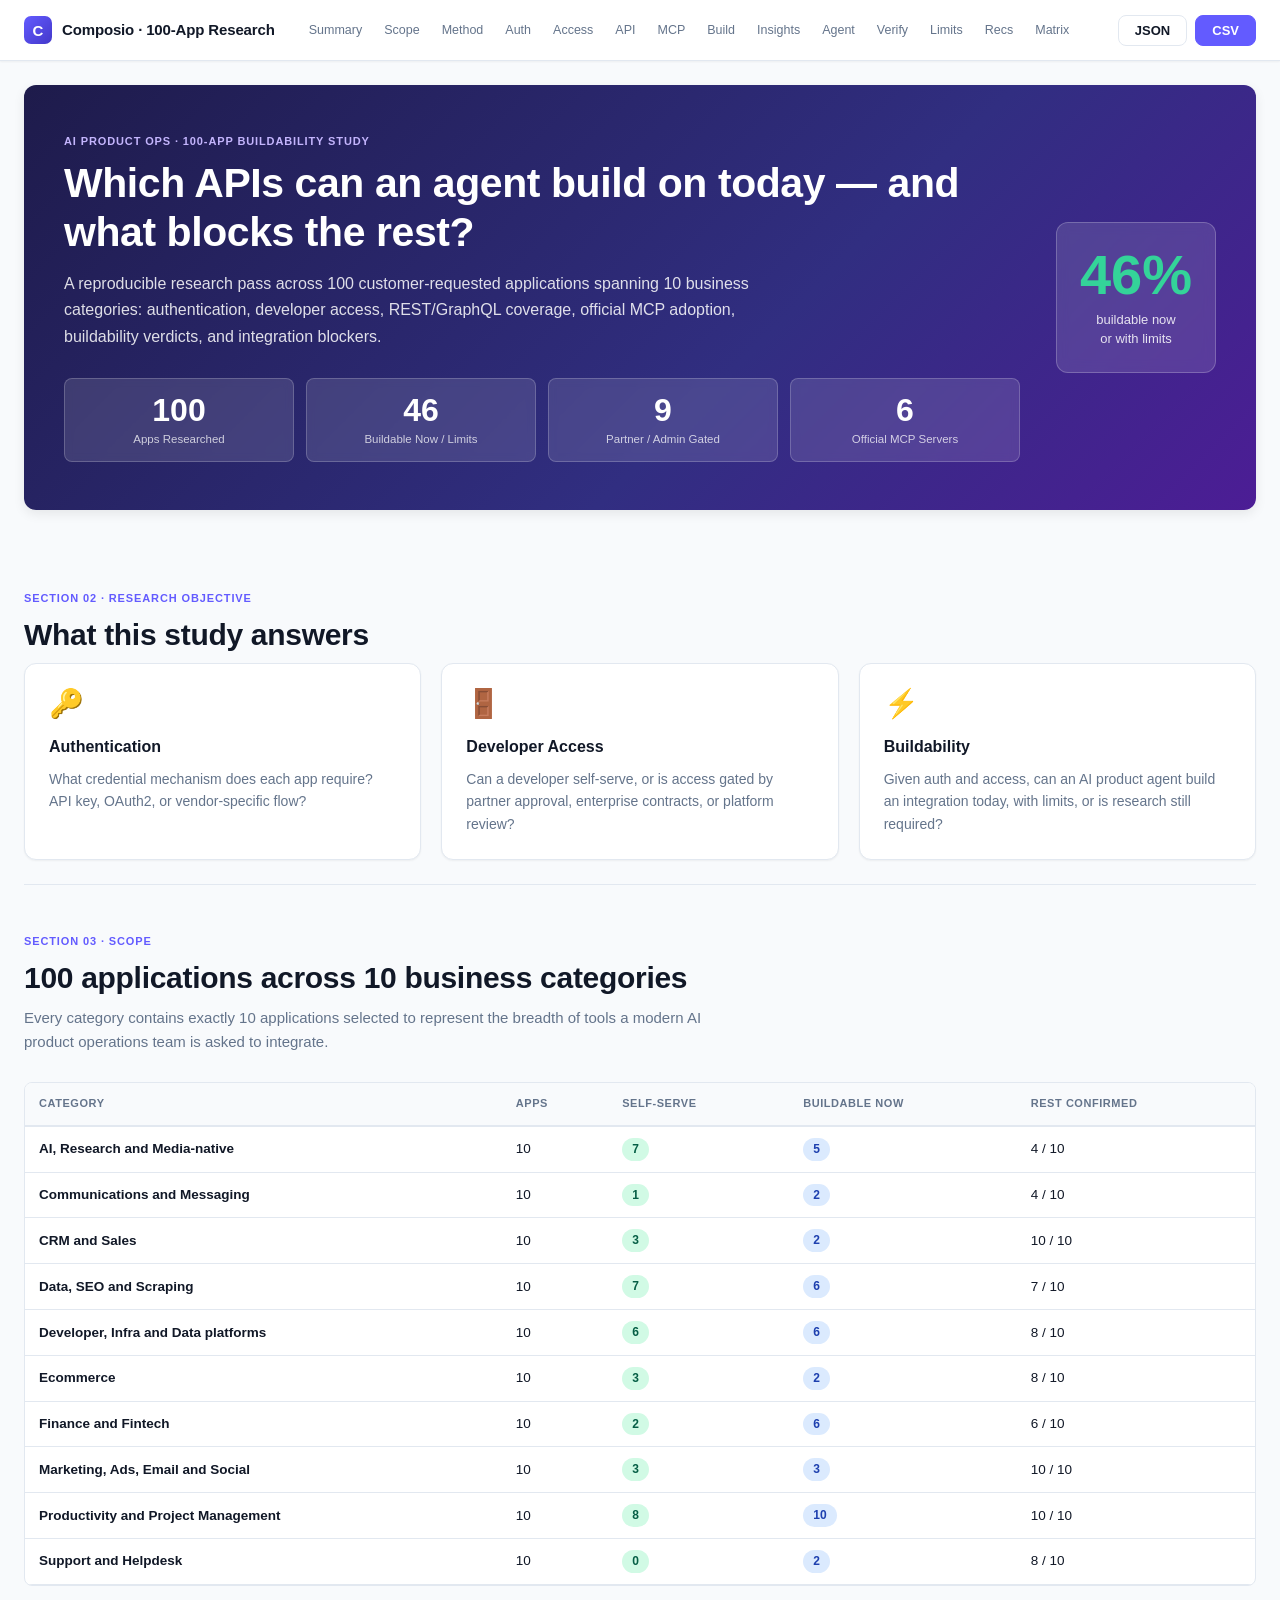
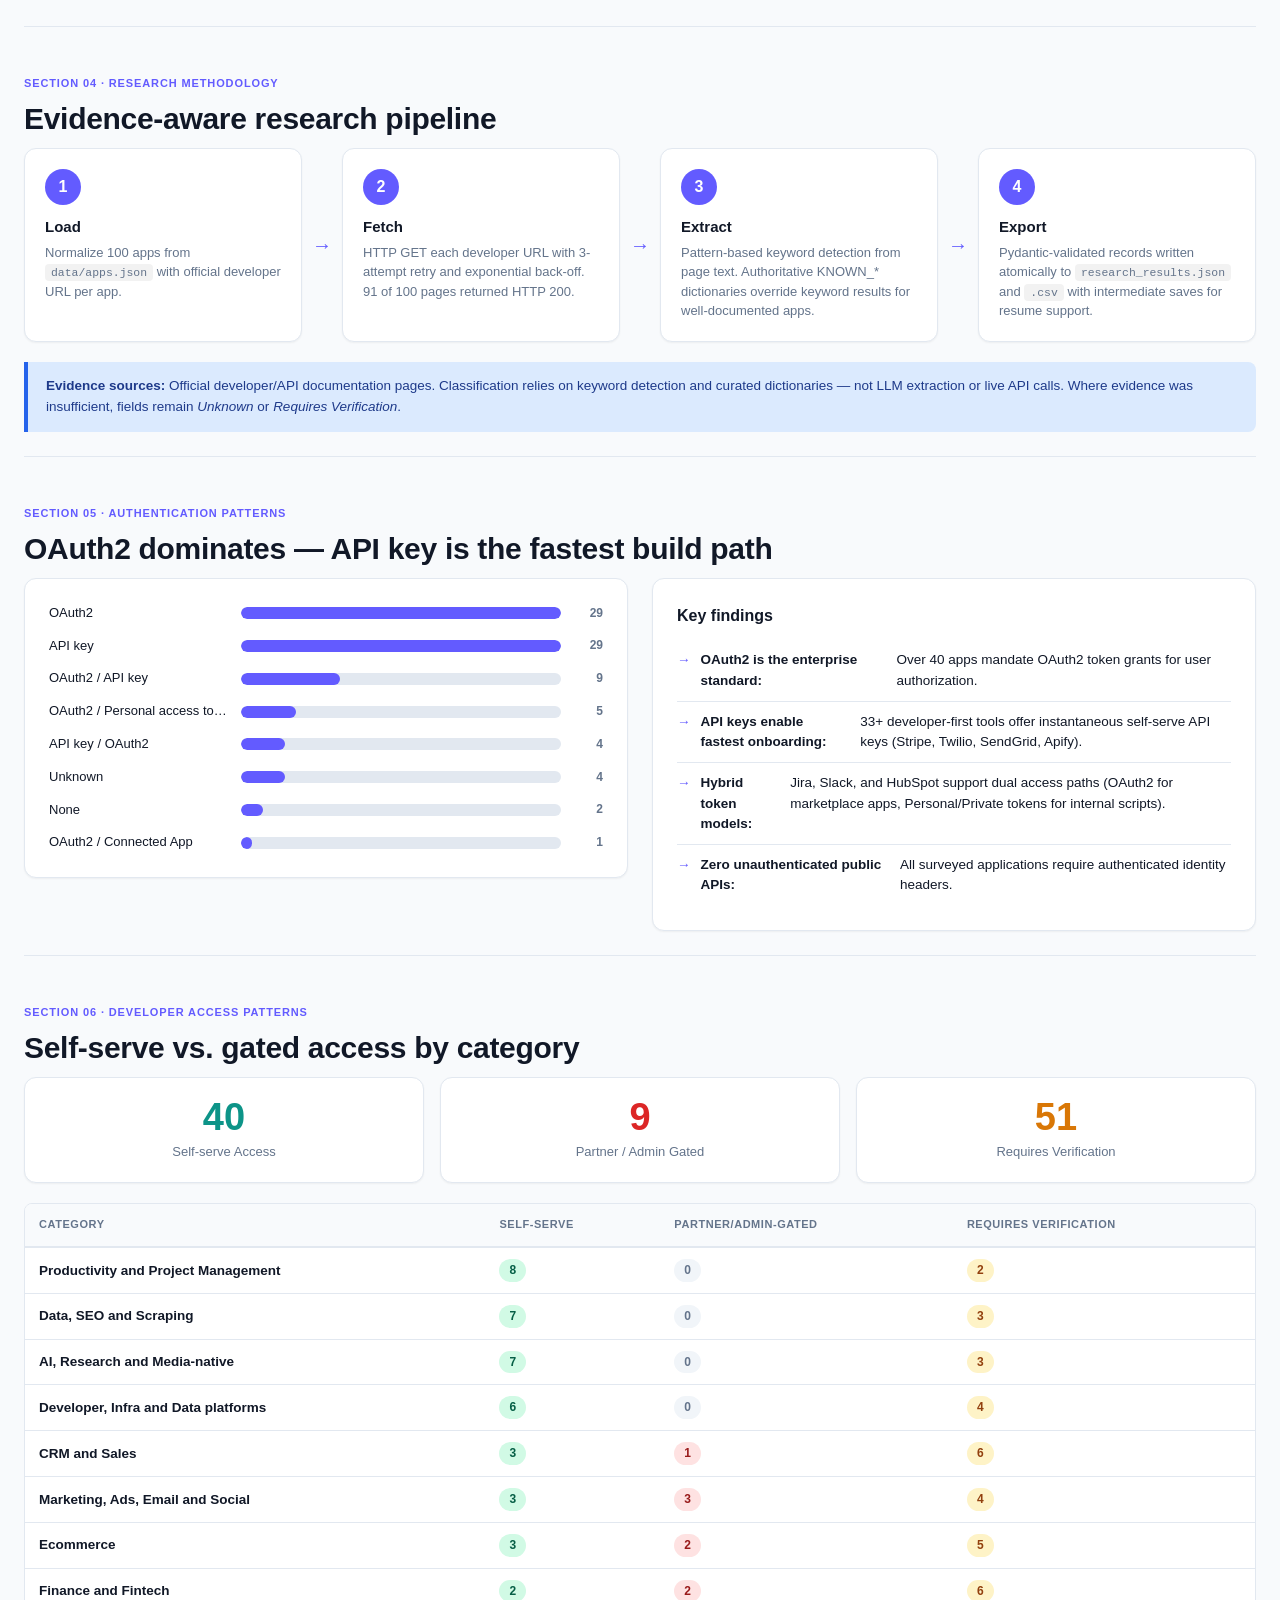
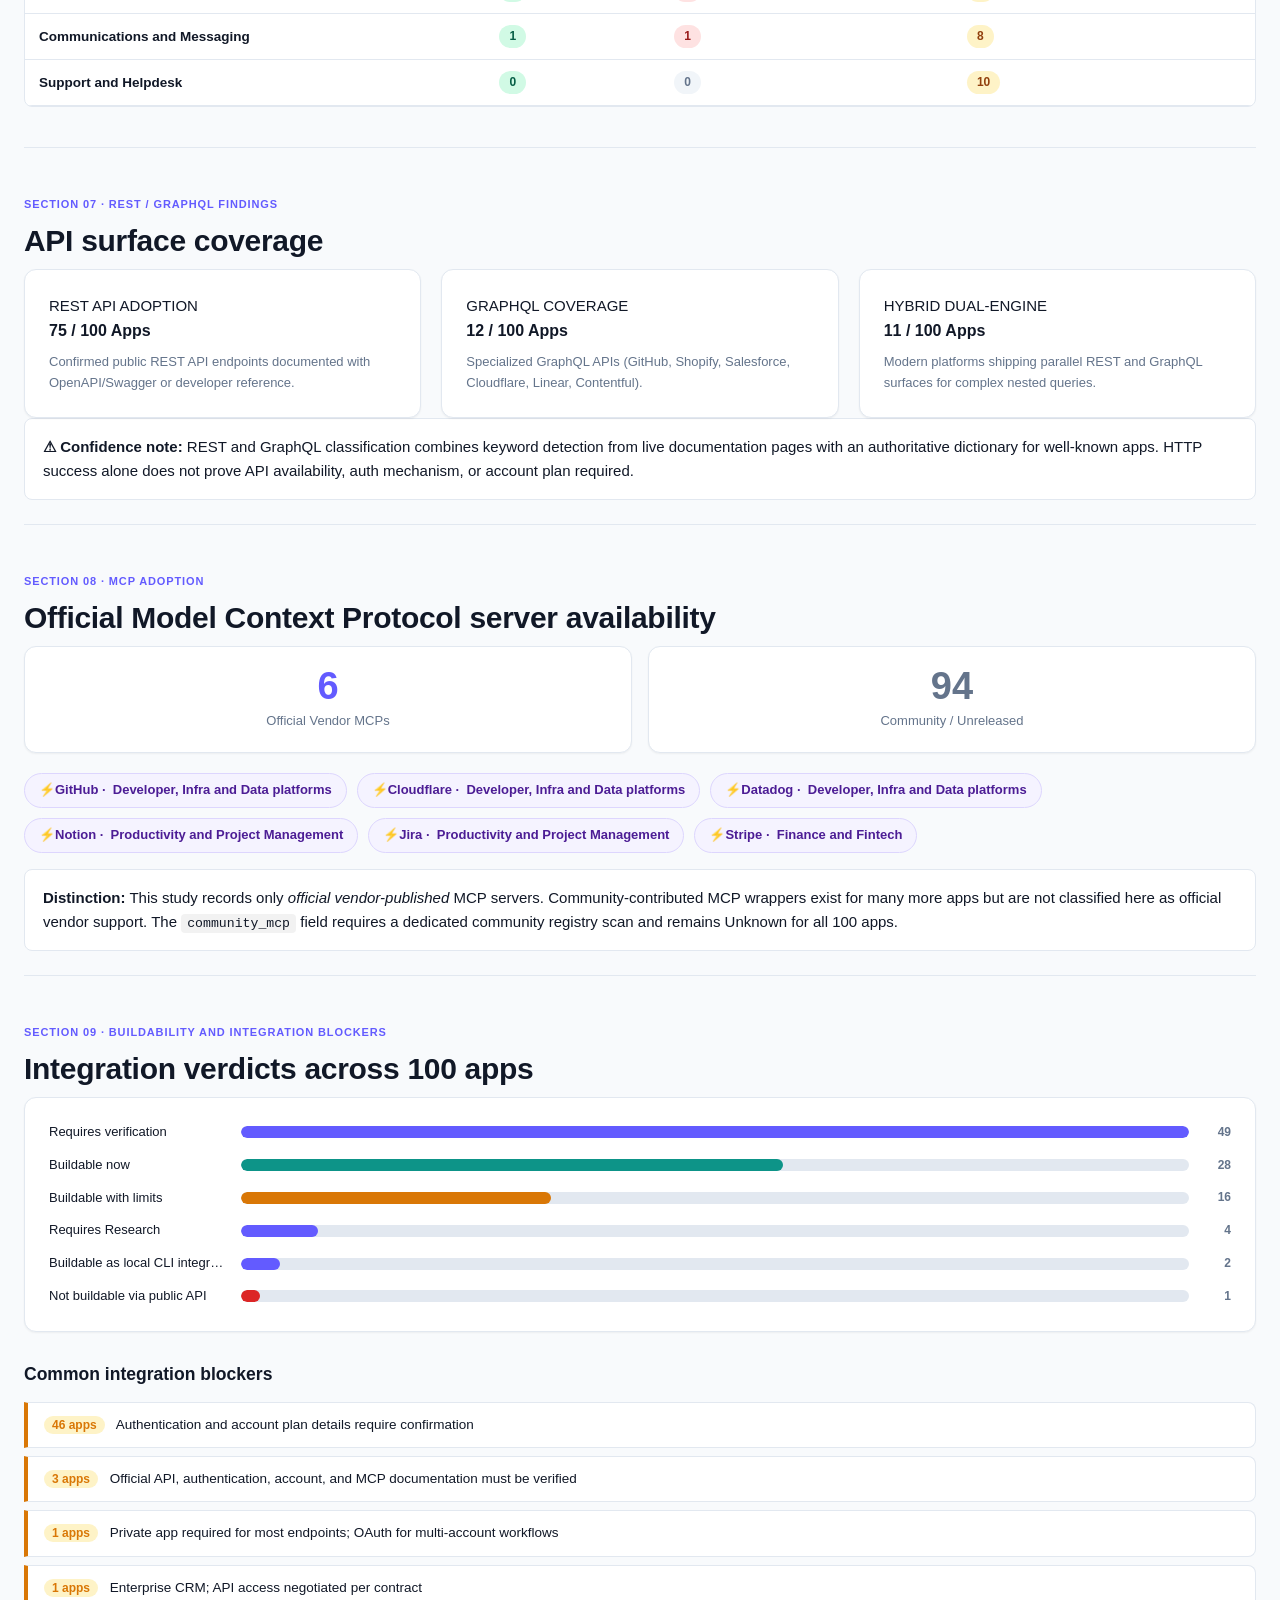
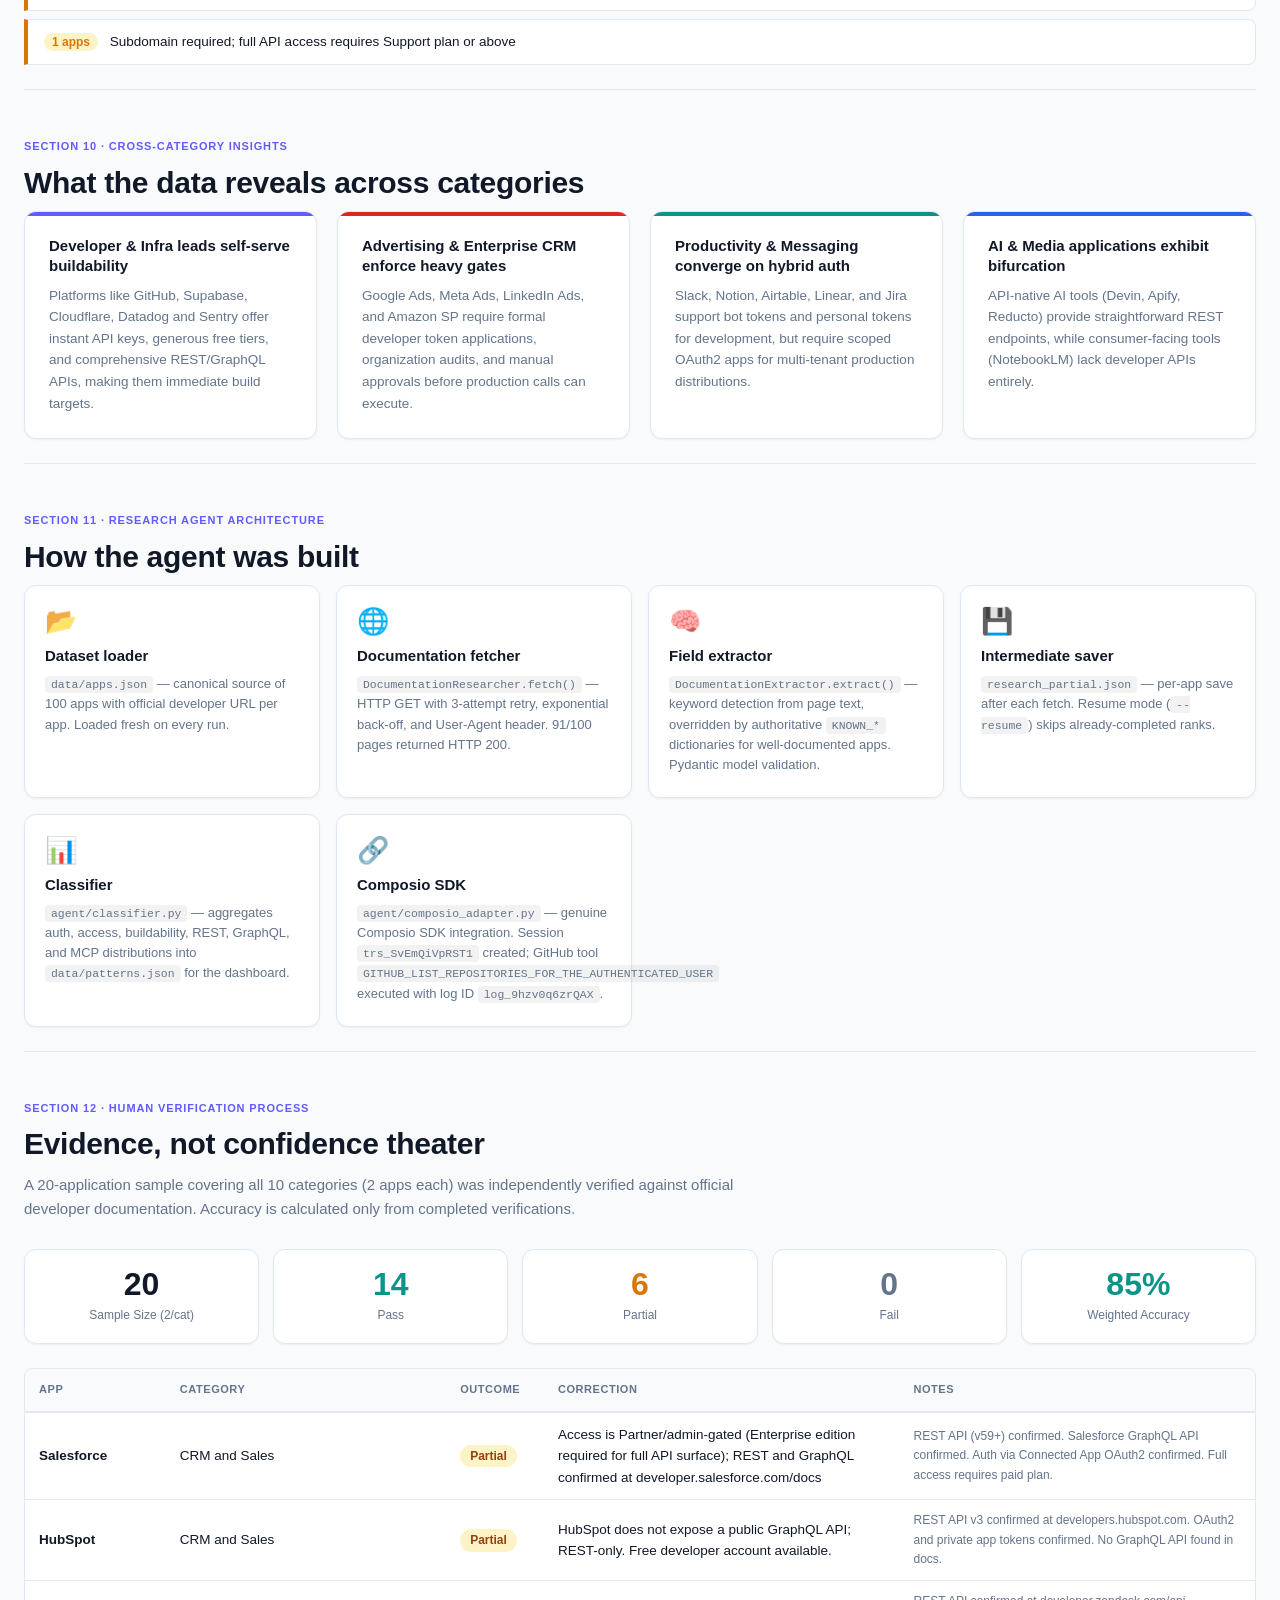
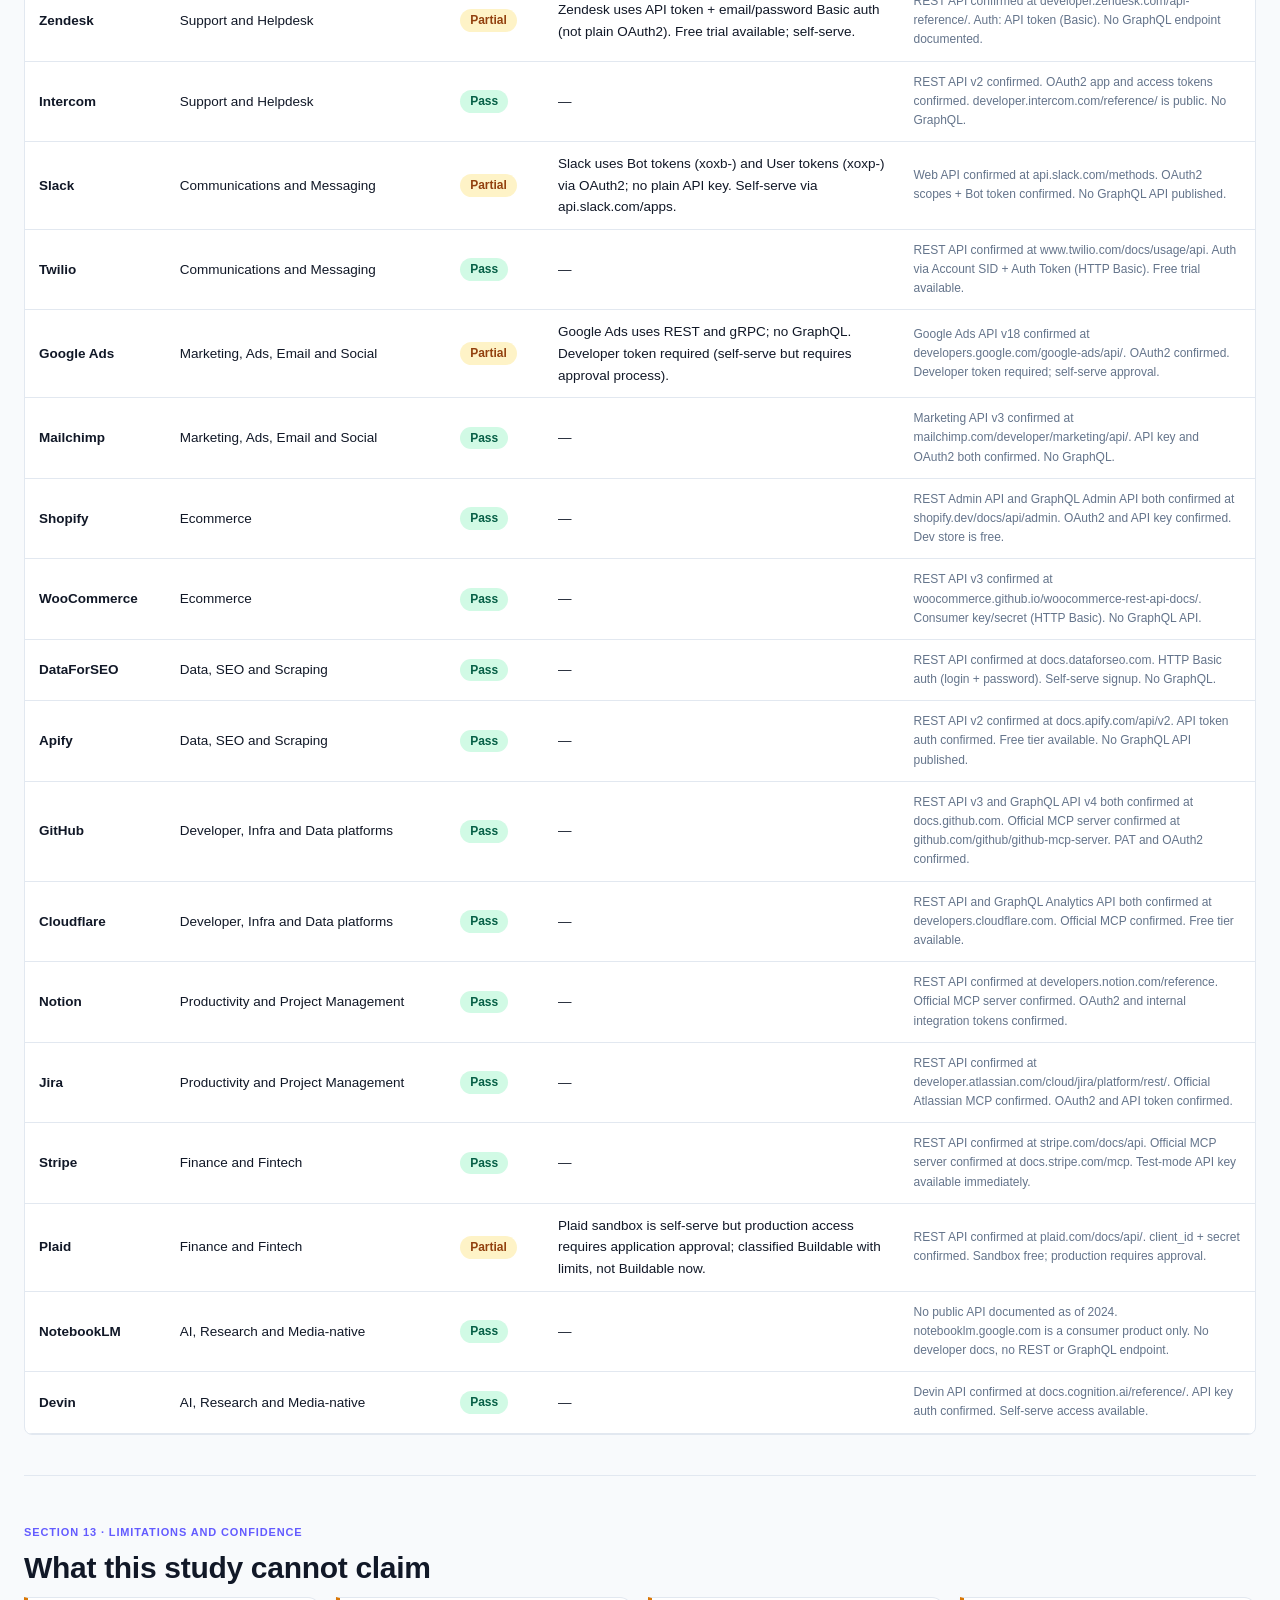
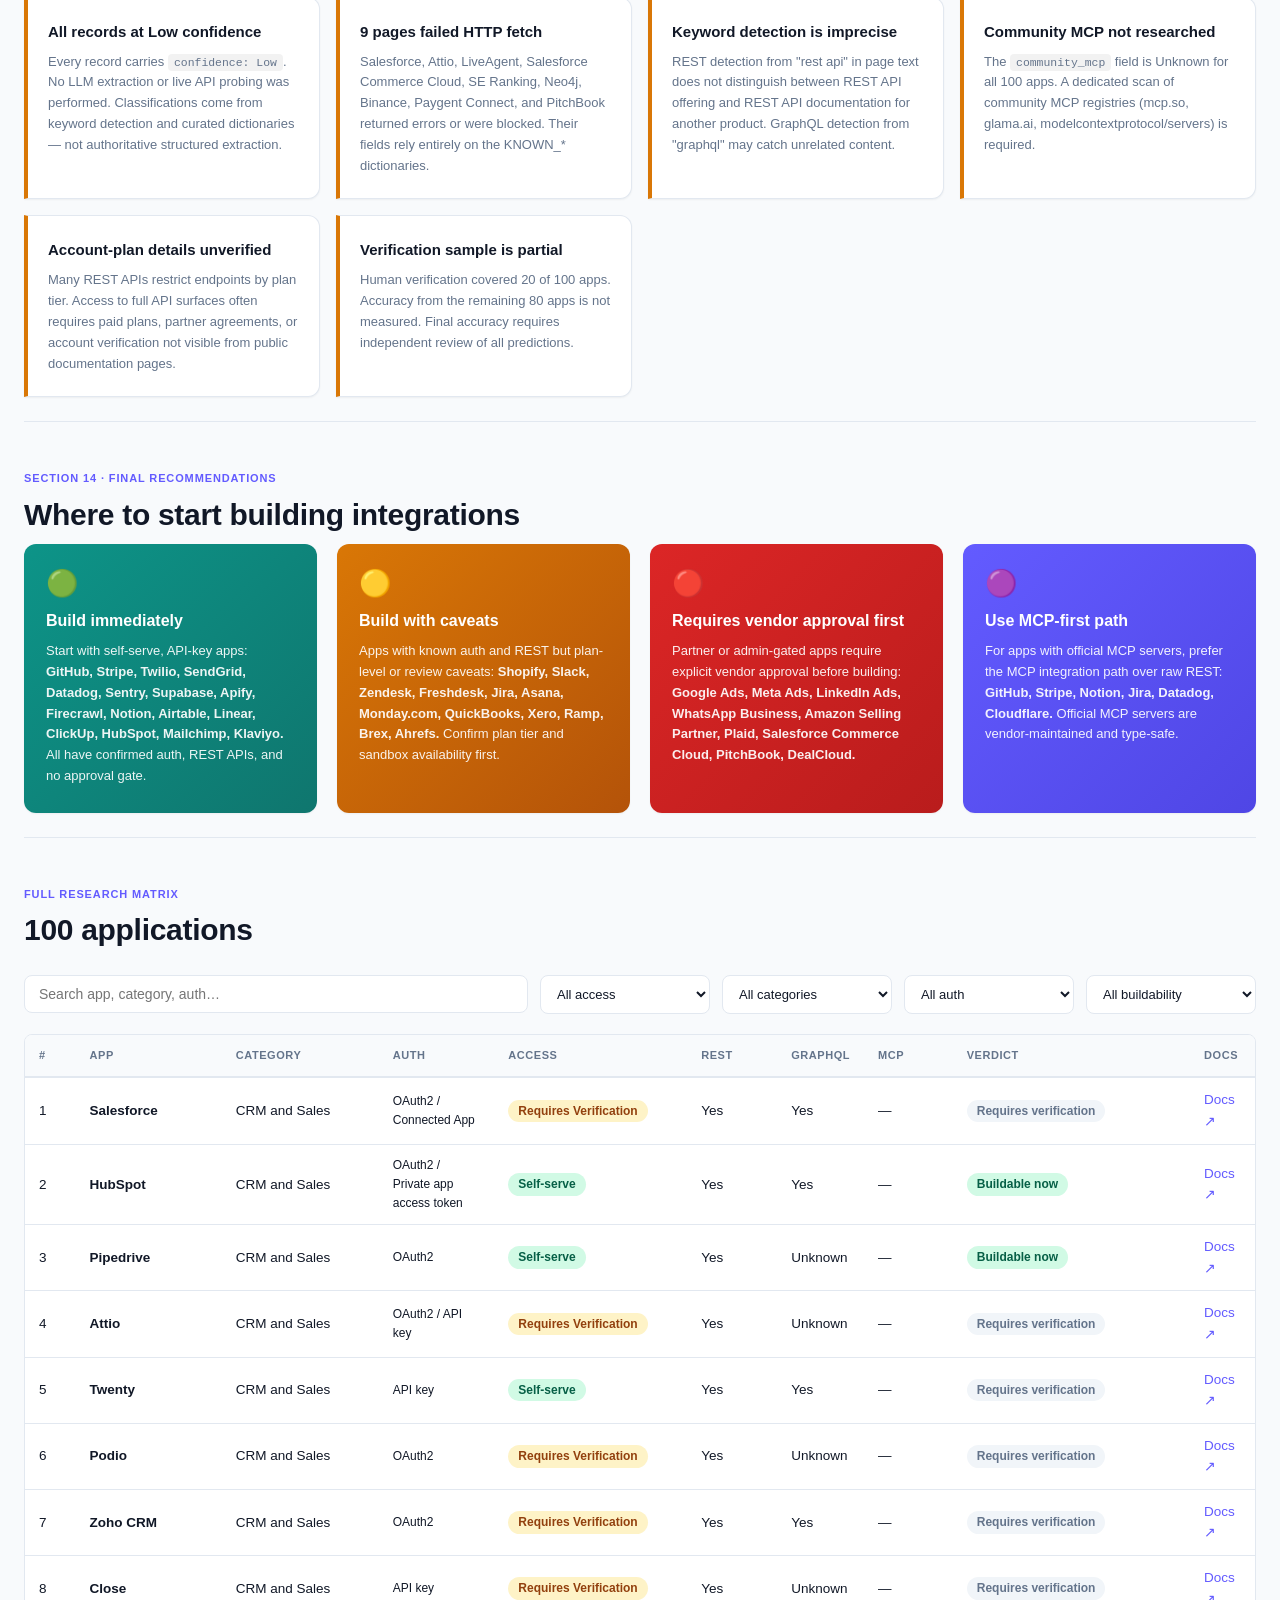
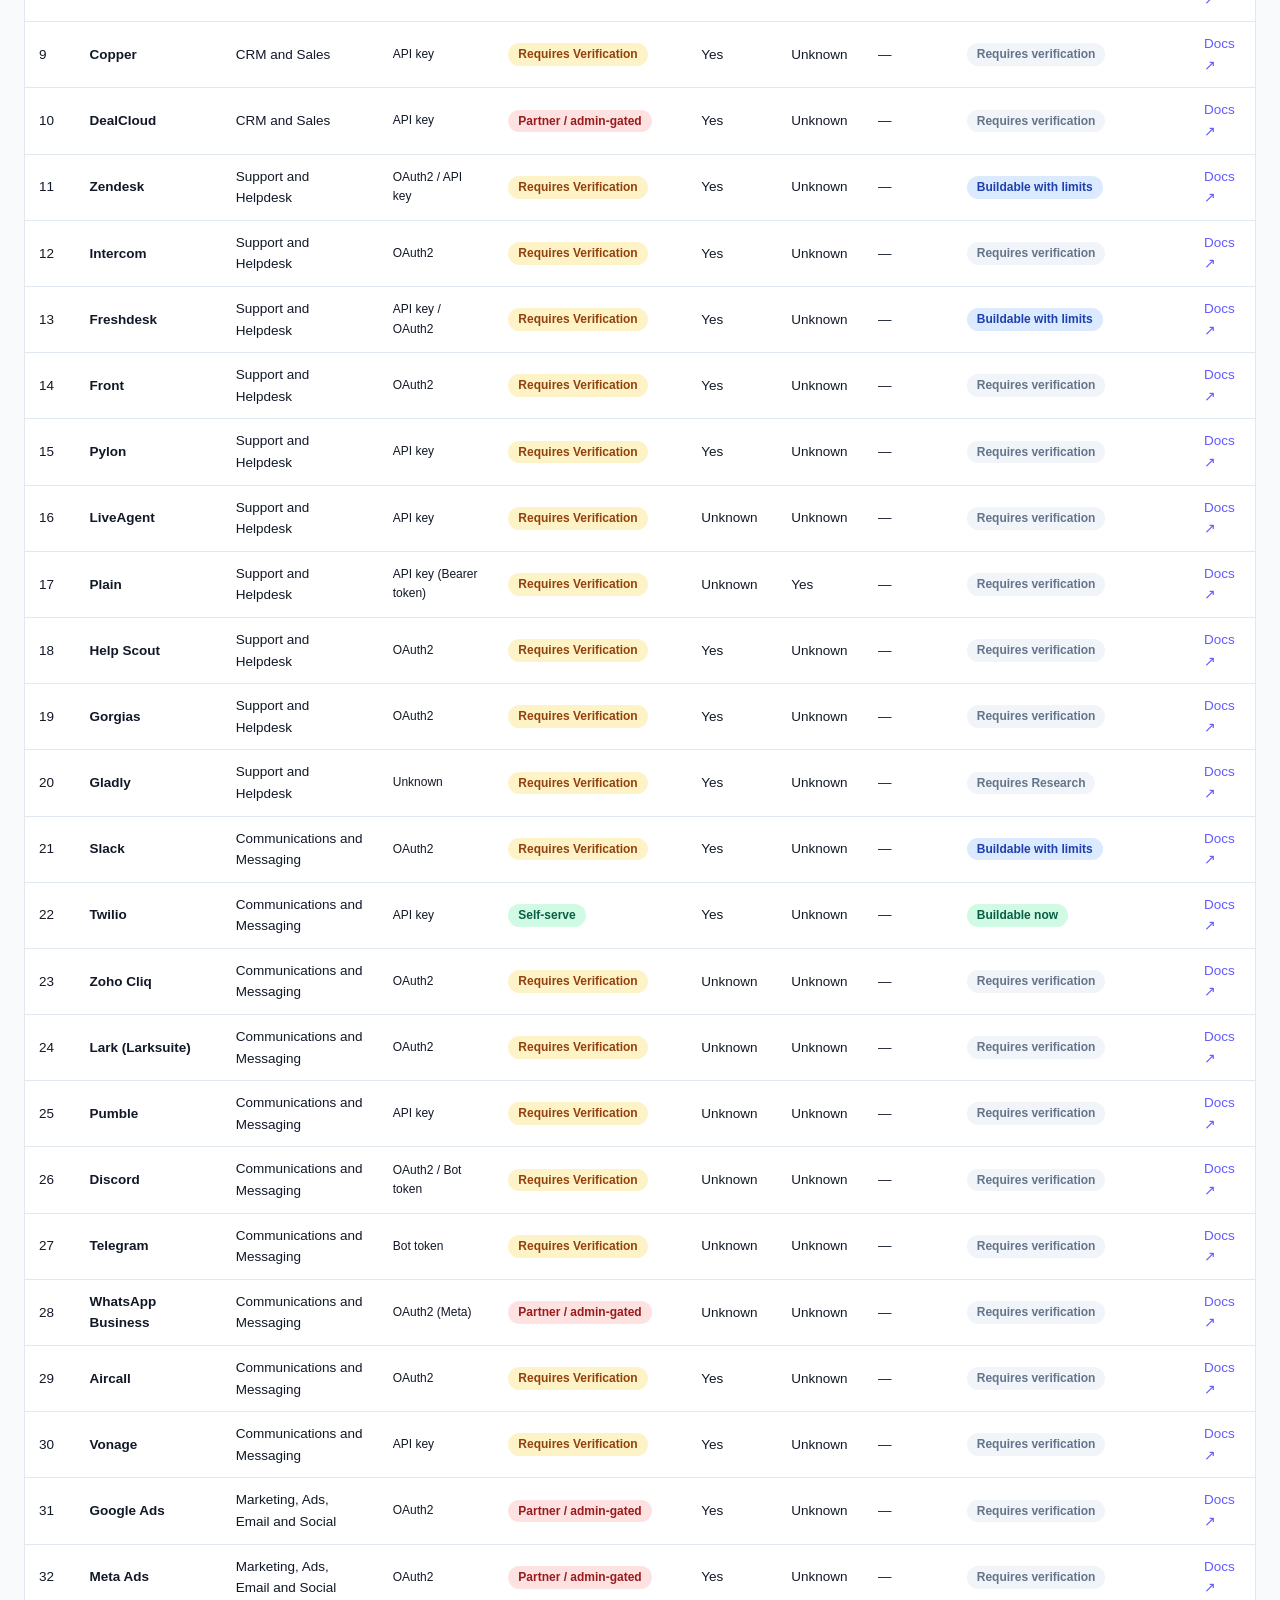
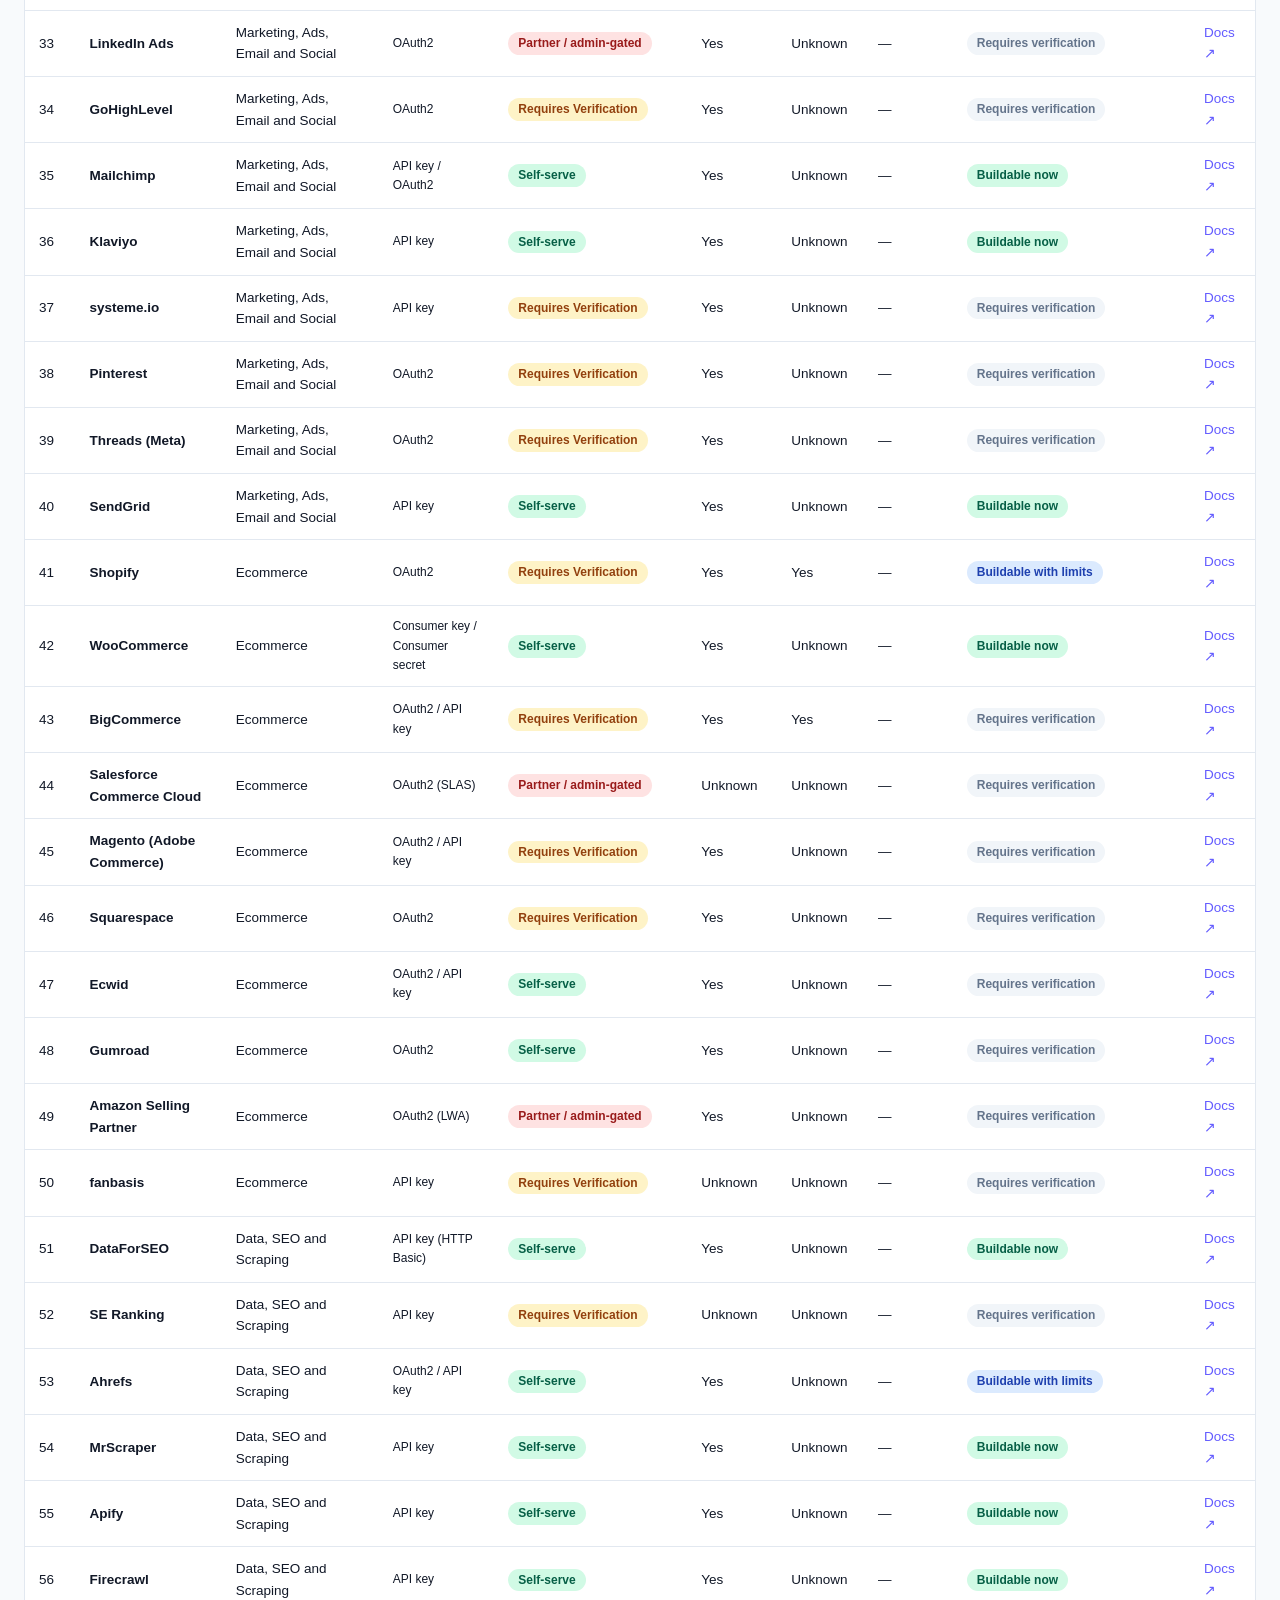
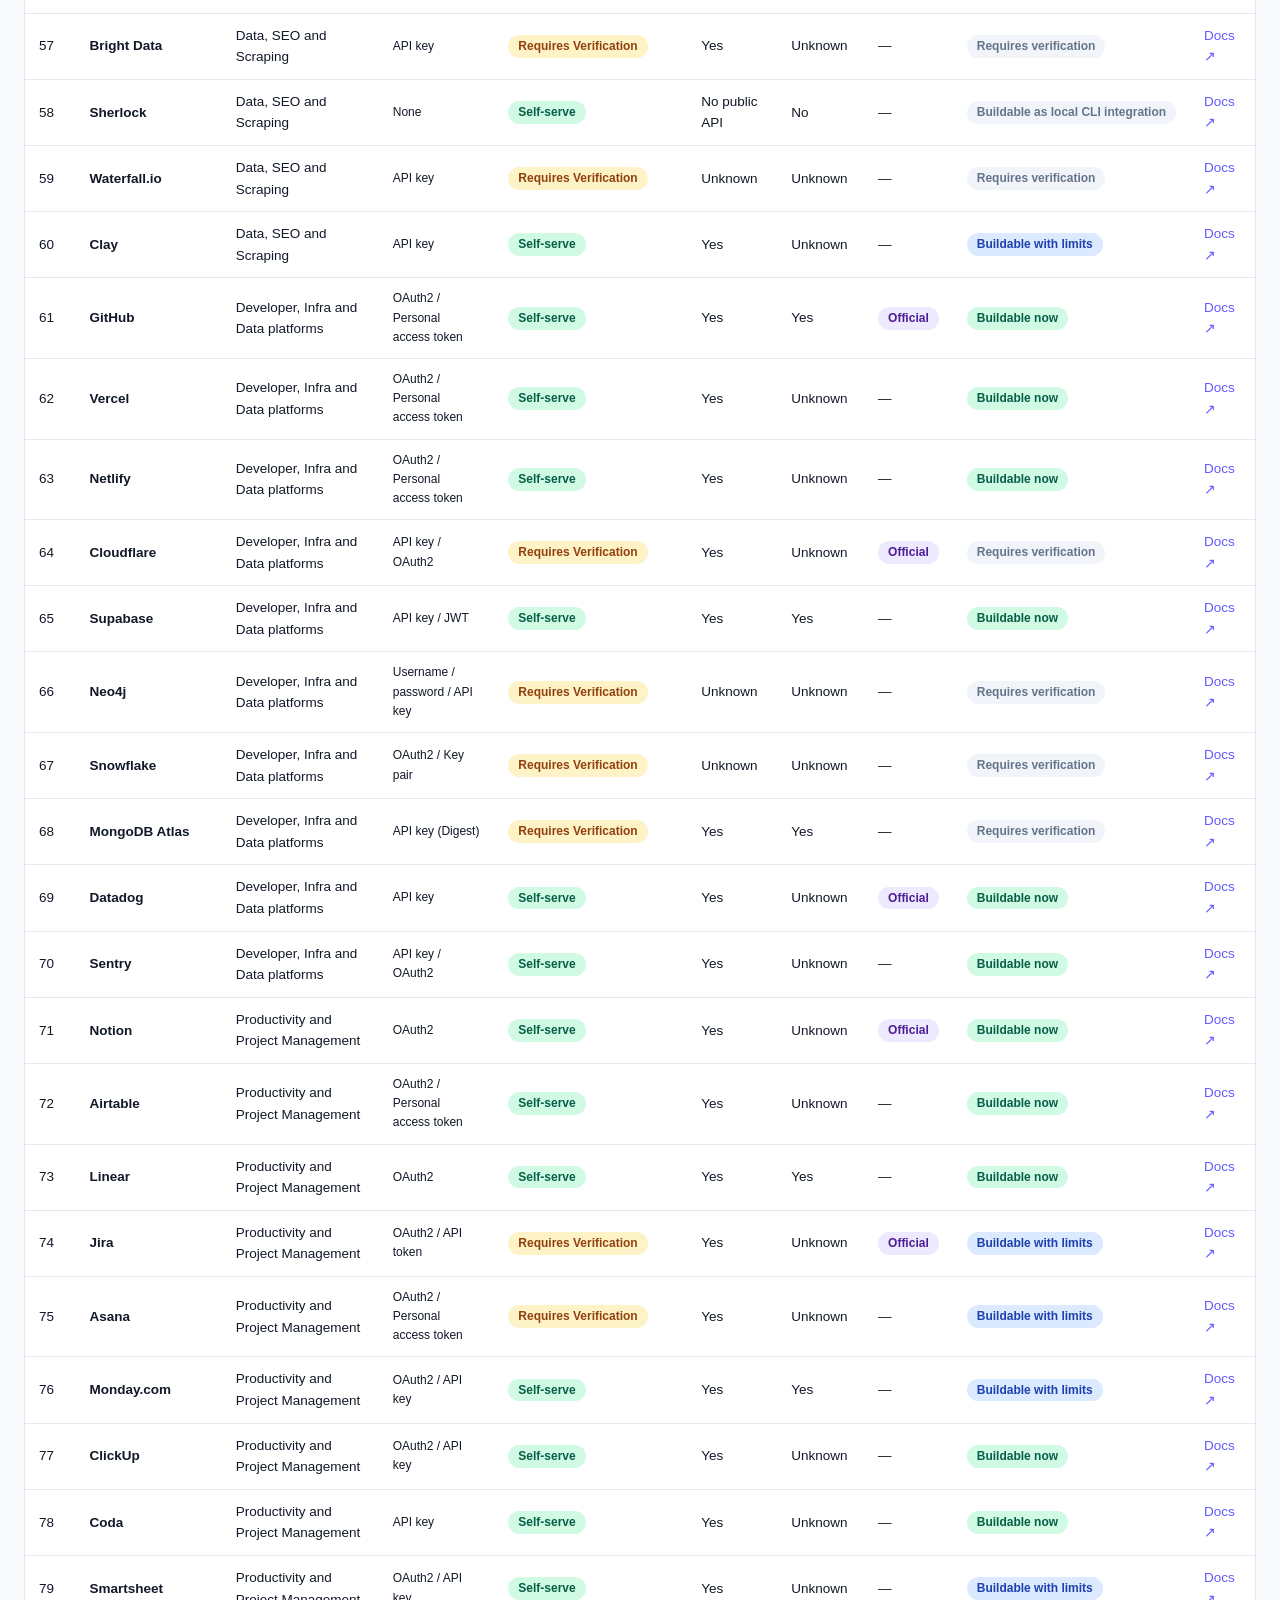
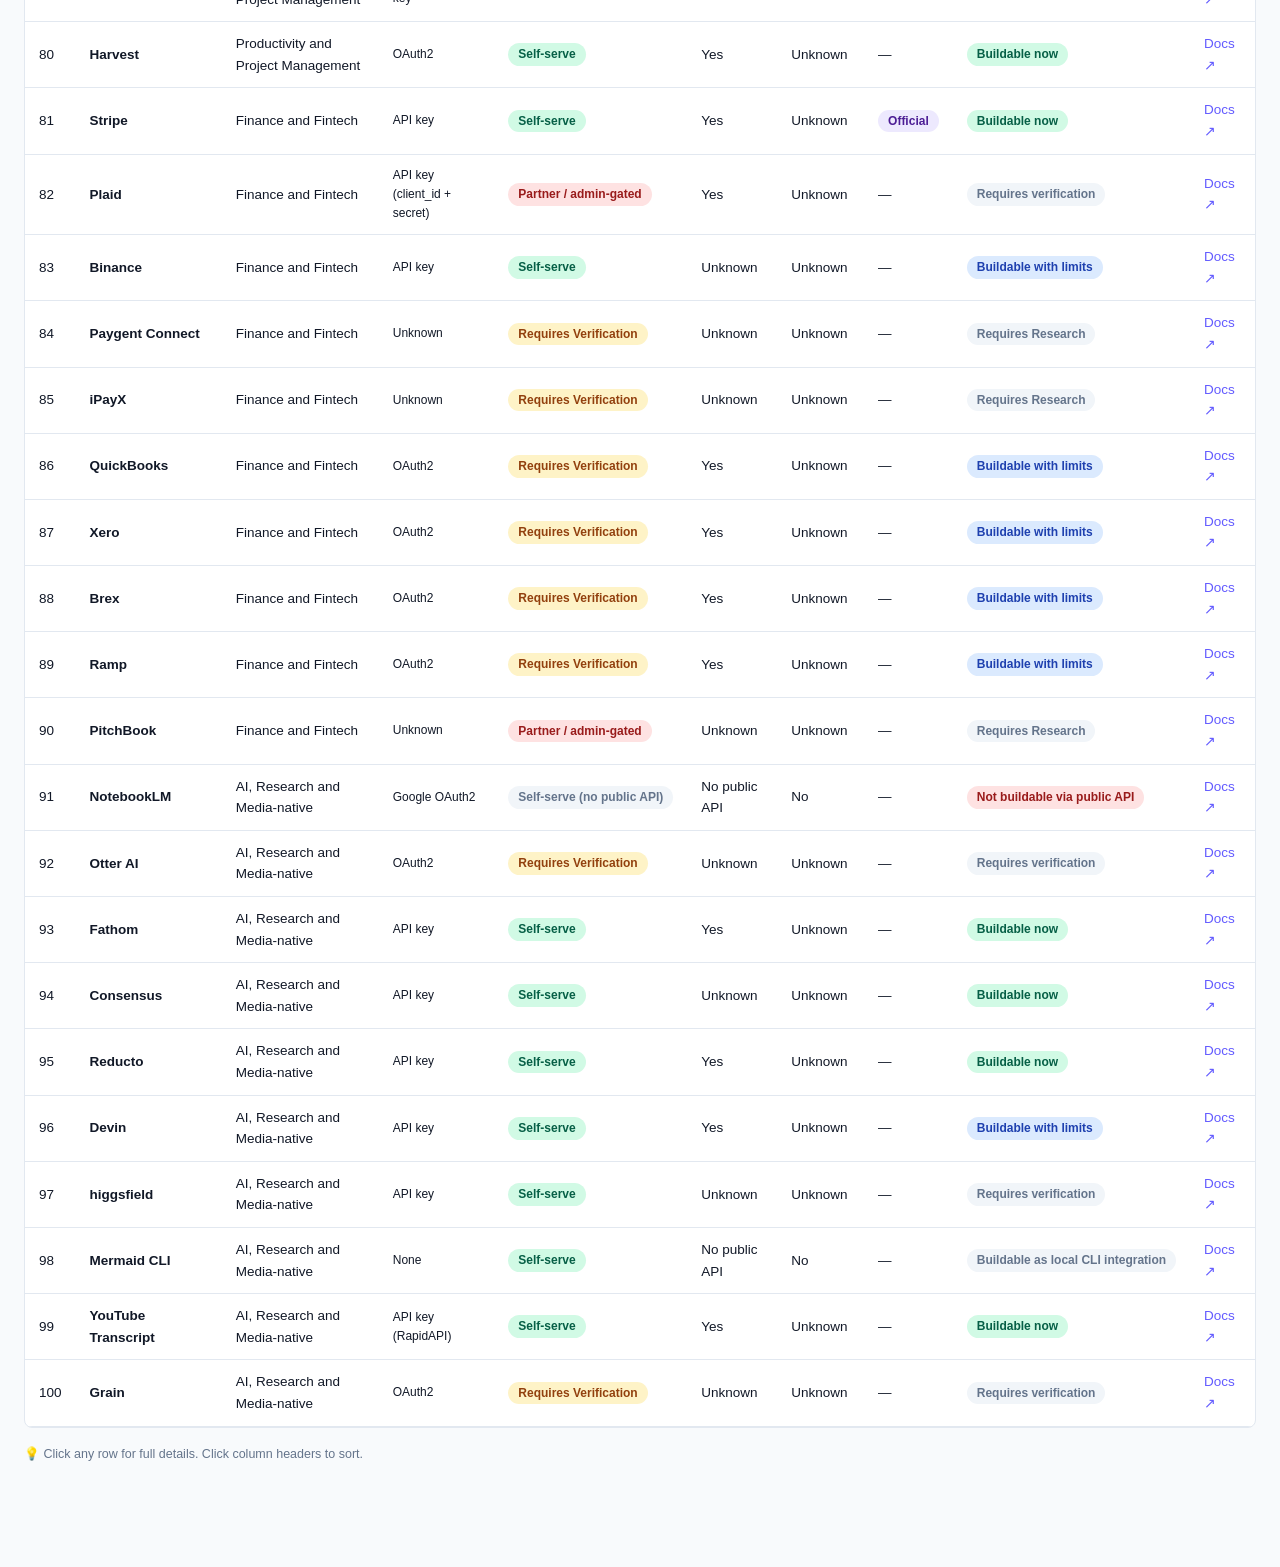
==== commit 2aa3c4b3: "Fix responsive design: responsive navigation, hero container, card grids, and mobile viewports" ====
--- a/dashboard/index.html
+++ b/dashboard/index.html
@@ -2,7 +2,7 @@
 <html lang="en">
 <head>
   <meta charset="utf-8">
-  <meta name="viewport" content="width=device-width, initial-scale=1">
+  <meta name="viewport" content="width=device-width, initial-scale=1, viewport-fit=cover">
   <title>100-App API Buildability Study | Composio Research</title>
   <link rel="stylesheet" href="./style.css">
 </head>
@@ -10,30 +10,67 @@
 
   <!-- TOP NAV -->
   <nav class="topnav" id="topnav">
-    <div class="nav-brand"><span class="brand-mark">C</span> Composio · 100-App Research</div>
-    <ul class="nav-links">
-      <li><a href="#executive-summary">Summary</a></li>
-      <li><a href="#scope">Scope</a></li>
-      <li><a href="#methodology">Method</a></li>
-      <li><a href="#auth-patterns">Auth</a></li>
-      <li><a href="#access-patterns">Access</a></li>
-      <li><a href="#api-findings">API</a></li>
-      <li><a href="#mcp">MCP</a></li>
-      <li><a href="#buildability">Build</a></li>
-      <li><a href="#insights">Insights</a></li>
-      <li><a href="#architecture">Agent</a></li>
-      <li><a href="#verification">Verify</a></li>
-      <li><a href="#limitations">Limits</a></li>
-      <li><a href="#recommendations">Recs</a></li>
-      <li><a href="#full-matrix">Matrix</a></li>
-    </ul>
-    <div class="nav-actions">
-      <a class="btn secondary" href="../data/research_results.json" download>JSON</a>
-      <a class="btn" href="../data/research_results.csv" download>CSV</a>
+    <div class="nav-container">
+      <div class="nav-brand">
+        <span class="brand-mark" aria-hidden="true">C</span>
+        <span class="brand-text">Composio · 100-App Research</span>
+      </div>
+
+      <!-- Hamburger toggle button for mobile/tablet -->
+      <button class="nav-toggle" id="navToggle" aria-label="Toggle navigation menu" aria-expanded="false">
+        <span class="hamburger-bar"></span>
+        <span class="hamburger-bar"></span>
+        <span class="hamburger-bar"></span>
+      </button>
+
+      <!-- Main navigation links -->
+      <ul class="nav-links" id="navLinks">
+        <li><a href="#executive-summary">Summary</a></li>
+        <li><a href="#scope">Scope</a></li>
+        <li><a href="#methodology">Method</a></li>
+        <li><a href="#auth-patterns">Auth</a></li>
+        <li><a href="#access-patterns">Access</a></li>
+        <li><a href="#api-findings">API</a></li>
+        <li><a href="#mcp">MCP</a></li>
+        <li><a href="#buildability">Build</a></li>
+        <li><a href="#insights">Insights</a></li>
+        <li><a href="#architecture">Agent</a></li>
+        <li><a href="#verification">Verify</a></li>
+        <li><a href="#limitations">Limits</a></li>
+        <li><a href="#recommendations">Recs</a></li>
+        <li><a href="#full-matrix">Matrix</a></li>
+        <li class="mobile-nav-action"><a class="btn secondary" href="../data/research_results.json" download>Download JSON</a></li>
+        <li class="mobile-nav-action"><a class="btn primary" href="../data/research_results.csv" download>Download CSV</a></li>
+      </ul>
+
+      <!-- Desktop nav action buttons -->
+      <div class="nav-actions">
+        <a class="btn secondary" href="../data/research_results.json" download title="Download full dataset as JSON" aria-label="Download research findings as JSON">JSON</a>
+        <a class="btn primary" href="../data/research_results.csv" download title="Download full dataset as CSV" aria-label="Download research findings as CSV">CSV</a>
+      </div>
+    </div>
+
+    <!-- Mobile / tablet horizontally scrollable sub-nav pill row -->
+    <div class="sub-nav-scroll" id="subNavScroll" aria-label="Section shortcuts">
+      <a href="#executive-summary">Summary</a>
+      <a href="#scope">Scope</a>
+      <a href="#methodology">Method</a>
+      <a href="#auth-patterns">Auth</a>
+      <a href="#access-patterns">Access</a>
+      <a href="#api-findings">API</a>
+      <a href="#mcp">MCP</a>
+      <a href="#buildability">Build</a>
+      <a href="#insights">Insights</a>
+      <a href="#architecture">Agent</a>
+      <a href="#verification">Verify</a>
+      <a href="#limitations">Limits</a>
+      <a href="#recommendations">Recs</a>
+      <a href="#full-matrix">Matrix</a>
     </div>
   </nav>
 
-  <main>
+  <!-- MAIN PAGE CONTAINER -->
+  <main class="page-container">
 
     <!-- ══════════════════════════════════════════════════════════
          SECTION 1 · EXECUTIVE SUMMARY
@@ -100,7 +137,7 @@
       <div class="pipeline">
         <div class="pipe-step">
           <span class="pipe-num">1</span>
-          <div>
+          <div class="pipe-step-body">
             <strong>Load</strong>
             <p>Normalize 100 apps from <code>data/apps.json</code> with official developer URL per app.</p>
           </div>
@@ -108,7 +145,7 @@
         <div class="pipe-arrow">→</div>
         <div class="pipe-step">
           <span class="pipe-num">2</span>
-          <div>
+          <div class="pipe-step-body">
             <strong>Fetch</strong>
             <p>HTTP GET each developer URL with 3-attempt retry and exponential back-off. 91 of 100 pages returned HTTP 200.</p>
           </div>
@@ -116,7 +153,7 @@
         <div class="pipe-arrow">→</div>
         <div class="pipe-step">
           <span class="pipe-num">3</span>
-          <div>
+          <div class="pipe-step-body">
             <strong>Extract</strong>
             <p>Pattern-based keyword detection from page text. Authoritative KNOWN_* dictionaries override keyword results for well-documented apps.</p>
           </div>
@@ -124,7 +161,7 @@
         <div class="pipe-arrow">→</div>
         <div class="pipe-step">
           <span class="pipe-num">4</span>
-          <div>
+          <div class="pipe-step-body">
             <strong>Export</strong>
             <p>Pydantic-validated records written atomically to <code>research_results.json</code> and <code>.csv</code> with intermediate saves for resume support.</p>
           </div>
@@ -147,7 +184,7 @@
         </div>
         <div class="insight-panel">
           <h3>Key findings</h3>
-          <ul id="authInsights"></ul>
+          <ul id="authInsights" class="insight-list"></ul>
         </div>
       </div>
     </section>
@@ -159,7 +196,7 @@
       <p class="eyebrow">SECTION 06 · DEVELOPER ACCESS PATTERNS</p>
       <h2>Self-serve vs. gated access by category</h2>
       <div id="accessSummary" class="access-row"></div>
-      <div class="table-wrap" style="margin-top:16px">
+      <div class="table-wrap">
         <table id="accessTable">
           <thead><tr><th>Category</th><th>Self-serve</th><th>Partner/admin-gated</th><th>Requires verification</th></tr></thead>
           <tbody id="accessBody"></tbody>
@@ -220,27 +257,33 @@
       <h2>How the agent was built</h2>
       <div class="arch-grid">
         <div class="arch-card">
-          <h3>📂 Dataset loader</h3>
+          <div class="arch-icon">📂</div>
+          <h3>Dataset loader</h3>
           <p><code>data/apps.json</code> — canonical source of 100 apps with official developer URL per app. Loaded fresh on every run.</p>
         </div>
         <div class="arch-card">
-          <h3>🌐 Documentation fetcher</h3>
+          <div class="arch-icon">🌐</div>
+          <h3>Documentation fetcher</h3>
           <p><code>DocumentationResearcher.fetch()</code> — HTTP GET with 3-attempt retry, exponential back-off, and User-Agent header. 91/100 pages returned HTTP 200.</p>
         </div>
         <div class="arch-card">
-          <h3>🧠 Field extractor</h3>
+          <div class="arch-icon">🧠</div>
+          <h3>Field extractor</h3>
           <p><code>DocumentationExtractor.extract()</code> — keyword detection from page text, overridden by authoritative <code>KNOWN_*</code> dictionaries for well-documented apps. Pydantic model validation.</p>
         </div>
         <div class="arch-card">
-          <h3>💾 Intermediate saver</h3>
+          <div class="arch-icon">💾</div>
+          <h3>Intermediate saver</h3>
           <p><code>research_partial.json</code> — per-app save after each fetch. Resume mode (<code>--resume</code>) skips already-completed ranks.</p>
         </div>
         <div class="arch-card">
-          <h3>📊 Classifier</h3>
+          <div class="arch-icon">📊</div>
+          <h3>Classifier</h3>
           <p><code>agent/classifier.py</code> — aggregates auth, access, buildability, REST, GraphQL, and MCP distributions into <code>data/patterns.json</code> for the dashboard.</p>
         </div>
         <div class="arch-card">
-          <h3>🔗 Composio SDK</h3>
+          <div class="arch-icon">🔗</div>
+          <h3>Composio SDK</h3>
           <p><code>agent/composio_adapter.py</code> — genuine Composio SDK integration. Session <code>trs_SvEmQiVpRST1</code> created; GitHub tool <code>GITHUB_LIST_REPOSITORIES_FOR_THE_AUTHENTICATED_USER</code> executed with log ID <code>log_9hzv0q6zrQAX</code>.</p>
         </div>
       </div>
@@ -304,26 +347,30 @@
       <h2>Where to start building integrations</h2>
       <div class="rec-grid" id="recGrid">
         <div class="rec-card green">
-          <h3>🟢 Build immediately</h3>
+          <div class="rec-icon">🟢</div>
+          <h3>Build immediately</h3>
           <p>Start with self-serve, API-key apps: <strong>GitHub, Stripe, Twilio, SendGrid, Datadog, Sentry, Supabase, Apify, Firecrawl, Notion, Airtable, Linear, ClickUp, HubSpot, Mailchimp, Klaviyo.</strong> All have confirmed auth, REST APIs, and no approval gate.</p>
         </div>
         <div class="rec-card amber">
-          <h3>🟡 Build with caveats</h3>
+          <div class="rec-icon">🟡</div>
+          <h3>Build with caveats</h3>
           <p>Apps with known auth and REST but plan-level or review caveats: <strong>Shopify, Slack, Zendesk, Freshdesk, Jira, Asana, Monday.com, QuickBooks, Xero, Ramp, Brex, Ahrefs.</strong> Confirm plan tier and sandbox availability first.</p>
         </div>
         <div class="rec-card red">
-          <h3>🔴 Requires vendor approval first</h3>
+          <div class="rec-icon">🔴</div>
+          <h3>Requires vendor approval first</h3>
           <p>Partner or admin-gated apps require explicit vendor approval before building: <strong>Google Ads, Meta Ads, LinkedIn Ads, WhatsApp Business, Amazon Selling Partner, Plaid, Salesforce Commerce Cloud, PitchBook, DealCloud.</strong></p>
         </div>
         <div class="rec-card purple">
-          <h3>🟣 Use MCP-first path</h3>
+          <div class="rec-icon">🟣</div>
+          <h3>Use MCP-first path</h3>
           <p>For apps with official MCP servers, prefer the MCP integration path over raw REST: <strong>GitHub, Stripe, Notion, Jira, Datadog, Cloudflare.</strong> Official MCP servers are vendor-maintained and type-safe.</p>
         </div>
       </div>
     </section>
 
     <!-- ══════════════════════════════════════════════════════════
-         SECTION · FULL RESEARCH MATRIX (interactive table)
+         SECTION 15 · FULL RESEARCH MATRIX (interactive table)
          ══════════════════════════════════════════════════════════ -->
     <section id="full-matrix" class="section-block card-full">
       <div class="table-header">
@@ -332,39 +379,39 @@
           <h2>100 applications</h2>
         </div>
         <div class="controls">
-          <input id="search" type="search" placeholder="Search app or category…">
-          <select id="accessFilter"><option value="">All access</option></select>
-          <select id="categoryFilter"><option value="">All categories</option></select>
-          <select id="authFilter"><option value="">All auth</option></select>
-          <select id="buildFilter"><option value="">All buildability</option></select>
+          <input id="search" type="search" placeholder="Search app, category, auth…" aria-label="Search applications">
+          <select id="accessFilter" aria-label="Filter by access model"><option value="">All access</option></select>
+          <select id="categoryFilter" aria-label="Filter by category"><option value="">All categories</option></select>
+          <select id="authFilter" aria-label="Filter by authentication method"><option value="">All auth</option></select>
+          <select id="buildFilter" aria-label="Filter by buildability verdict"><option value="">All buildability</option></select>
         </div>
       </div>
       <div class="table-wrap">
         <table>
           <thead><tr>
-            <th data-sort="rank">#</th>
-            <th data-sort="app">App</th>
-            <th data-sort="category">Category</th>
-            <th data-sort="auth_methods">Auth</th>
-            <th data-sort="access">Access</th>
-            <th data-sort="public_rest_api">REST</th>
-            <th data-sort="graphql_api">GraphQL</th>
-            <th data-sort="official_mcp">MCP</th>
-            <th data-sort="buildability">Verdict</th>
-            <th>Docs</th>
+            <th data-sort="rank" scope="col">#</th>
+            <th data-sort="app" scope="col">App</th>
+            <th data-sort="category" scope="col">Category</th>
+            <th data-sort="auth_methods" scope="col">Auth</th>
+            <th data-sort="access" scope="col">Access</th>
+            <th data-sort="public_rest_api" scope="col">REST</th>
+            <th data-sort="graphql_api" scope="col">GraphQL</th>
+            <th data-sort="official_mcp" scope="col">MCP</th>
+            <th data-sort="buildability" scope="col">Verdict</th>
+            <th scope="col">Docs</th>
           </tr></thead>
           <tbody id="tableBody"></tbody>
         </table>
       </div>
-      <p class="table-hint">Click any row for full details. Click column headers to sort.</p>
+      <p class="table-hint">💡 Click any row for full details. Click column headers to sort.</p>
     </section>
 
   </main>
 
   <!-- Detail modal -->
-  <div id="detailModal" class="modal" hidden>
+  <div id="detailModal" class="modal" role="dialog" aria-modal="true" aria-labelledby="modalTitle" hidden>
     <div class="modal-panel">
-      <button class="modal-close" aria-label="Close">×</button>
+      <button class="modal-close" aria-label="Close detail modal">×</button>
       <div id="modalContent"></div>
     </div>
   </div>
--- a/dashboard/style.css
+++ b/dashboard/style.css
@@ -1,785 +1,574 @@
 /* =====================================================================
    Composio Product Ops – 100-App Research Dashboard  |  style.css
-   Professional case study layout – 14 sections
+   Responsive, Mobile-First to Desktop, High-Integrity Case Study Layout
+   Tested across 1920x1080, 1536x1024, 1366x768, 1024x768, 768x1024, 390x844
    ===================================================================== */
 
 :root {
   --purple: #635bff;
+  --purple-hover: #4f46e5;
   --purple-light: #ede9fe;
+  --purple-subtle: #f5f3ff;
   --green: #0d9488;
+  --green-hover: #0f766e;
   --green-light: #d1fae5;
   --amber: #d97706;
+  --amber-hover: #b45309;
   --amber-light: #fef3c7;
   --red: #dc2626;
+  --red-hover: #b91c1c;
   --red-light: #fee2e2;
   --blue: #2563eb;
   --blue-light: #dbeafe;
   --ink: #111827;
+  --ink-secondary: #374151;
   --muted: #64748b;
-  --line: #e5e7eb;
-  --paper: #f7f8fa;
+  --line: #e2e8f0;
+  --paper: #f8fafc;
   --white: #ffffff;
-  --shadow-sm: 0 1px 3px rgba(0,0,0,.08);
-  --shadow-md: 0 4px 16px rgba(0,0,0,.10);
-  --shadow-lg: 0 8px 32px rgba(0,0,0,.14);
+  --shadow-sm: 0 1px 2px rgba(0, 0, 0, 0.05);
+  --shadow-md: 0 4px 12px rgba(0, 0, 0, 0.08);
+  --shadow-lg: 0 12px 32px rgba(0, 0, 0, 0.12);
   --radius: 12px;
   --radius-sm: 8px;
-  --transition: .2s ease;
-}
-
-/* ── Reset & Base ─────────────────────────────────────────────────── */
-*, *::before, *::after { box-sizing: border-box; margin: 0; padding: 0; }
-html { scroll-behavior: smooth; }
+  --radius-pill: 9999px;
+  --transition: 0.2s cubic-bezier(0.4, 0, 0.2, 1);
+  --nav-height: 60px;
+}
+
+/* ── Reset & Global Box Sizing ────────────────────────────────────── */
+*, *::before, *::after {
+  box-sizing: border-box;
+  margin: 0;
+  padding: 0;
+}
+
+html {
+  scroll-behavior: smooth;
+  scroll-padding-top: calc(var(--nav-height) + 48px);
+  overflow-x: hidden;
+  width: 100%;
+}
+
 body {
-  font-family: -apple-system, BlinkMacSystemFont, "Segoe UI", Roboto, sans-serif;
+  font-family: -apple-system, BlinkMacSystemFont, "Segoe UI", Roboto, "Helvetica Neue", Arial, sans-serif;
   background: var(--paper);
   color: var(--ink);
   line-height: 1.6;
   font-size: 15px;
-}
-a { color: var(--purple); text-decoration: none; }
-a:hover { text-decoration: underline; }
-img { max-width: 100%; }
-
-/* ── Top Navigation ───────────────────────────────────────────────── */
+  overflow-x: hidden;
+  width: 100%;
+  min-height: 100vh;
+  -webkit-font-smoothing: antialiased;
+  -webkit-text-size-adjust: 100%;
+}
+
+a {
+  color: var(--purple);
+  text-decoration: none;
+  transition: color var(--transition);
+}
+a:hover {
+  color: var(--purple-hover);
+  text-decoration: underline;
+}
+
+code {
+  font-family: ui-monospace, SFMono-Regular, Menlo, Monaco, Consolas, monospace;
+  font-size: 0.88em;
+  background: rgba(0, 0, 0, 0.05);
+  padding: 2px 6px;
+  border-radius: 4px;
+}
+
+/* ── Top Navigation Bar ───────────────────────────────────────────── */
 .topnav {
   position: sticky;
   top: 0;
   z-index: 1000;
-  background: rgba(255,255,255,.95);
-  backdrop-filter: blur(8px);
+  background: rgba(255, 255, 255, 0.96);
+  backdrop-filter: blur(12px);
+  -webkit-backdrop-filter: blur(12px);
   border-bottom: 1px solid var(--line);
   box-shadow: var(--shadow-sm);
-}
-.nav-inner {
+  width: 100%;
+}
+
+.nav-container {
   max-width: 1280px;
   margin: 0 auto;
   padding: 0 24px;
-  height: 56px;
-  display: flex;
-  align-items: center;
-  gap: 20px;
-}
+  height: var(--nav-height);
+  display: flex;
+  align-items: center;
+  justify-content: space-between;
+  gap: 16px;
+  width: 100%;
+}
+
 .nav-brand {
+  display: flex;
+  align-items: center;
+  gap: 10px;
   font-weight: 700;
   font-size: 15px;
   color: var(--ink);
   white-space: nowrap;
   flex-shrink: 0;
-}
-.nav-brand span { color: var(--purple); }
+  user-select: none;
+}
+
+.brand-mark {
+  display: inline-flex;
+  align-items: center;
+  justify-content: center;
+  width: 28px;
+  height: 28px;
+  border-radius: 7px;
+  background: linear-gradient(135deg, var(--purple), #4338ca);
+  color: var(--white);
+  font-weight: 800;
+  font-size: 15px;
+  flex-shrink: 0;
+  line-height: 1;
+}
+
+.brand-text {
+  font-size: 15px;
+  letter-spacing: -0.01em;
+}
+
+/* Main Navigation Links (Desktop) */
 .nav-links {
   display: flex;
-  gap: 4px;
+  gap: 2px;
+  align-items: center;
+  list-style: none;
   overflow-x: auto;
   scrollbar-width: none;
   flex: 1;
-}
-.nav-links::-webkit-scrollbar { display: none; }
+  margin: 0 8px;
+}
+.nav-links::-webkit-scrollbar {
+  display: none;
+}
+
 .nav-links a {
-  font-size: 12px;
+  font-size: 12.5px;
   font-weight: 500;
   color: var(--muted);
-  padding: 4px 10px;
-  border-radius: 20px;
+  padding: 6px 10px;
+  border-radius: var(--radius-pill);
   white-space: nowrap;
-  transition: background var(--transition), color var(--transition);
-}
-.nav-links a:hover,
-.nav-links a.active {
+  display: inline-block;
+  transition: all var(--transition);
+}
+.nav-links a:hover {
   background: var(--purple-light);
   color: var(--purple);
   text-decoration: none;
 }
-.nav-actions { display: flex; gap: 8px; flex-shrink: 0; }
-
-/* ── Layout ───────────────────────────────────────────────────────── */
-.page-wrap {
+.nav-links a.active {
+  background: var(--purple);
+  color: var(--white);
+  font-weight: 600;
+  text-decoration: none;
+}
+
+.mobile-nav-action {
+  display: none;
+}
+
+/* Nav Actions (JSON / CSV buttons) */
+.nav-actions {
+  display: flex;
+  gap: 8px;
+  align-items: center;
+  flex-shrink: 0;
+}
+
+/* Navigation Hamburger Toggle (Tablet & Mobile) */
+.nav-toggle {
+  display: none;
+  background: none;
+  border: 1px solid var(--line);
+  border-radius: var(--radius-sm);
+  padding: 8px;
+  width: 40px;
+  height: 40px;
+  flex-direction: column;
+  justify-content: center;
+  align-items: center;
+  gap: 5px;
+  cursor: pointer;
+  color: var(--ink);
+  transition: background var(--transition);
+  flex-shrink: 0;
+}
+.nav-toggle:hover, .nav-toggle:focus-visible {
+  background: var(--purple-light);
+  outline: none;
+}
+.hamburger-bar {
+  display: block;
+  width: 20px;
+  height: 2px;
+  background: currentColor;
+  border-radius: 2px;
+  transition: transform var(--transition), opacity var(--transition);
+}
+
+/* Sub-nav horizontal pills row (mobile/tablet instant shortcuts) */
+.sub-nav-scroll {
+  display: none;
+  overflow-x: auto;
+  scrollbar-width: none;
+  -webkit-overflow-scrolling: touch;
+  background: #ffffff;
+  border-top: 1px solid #f1f5f9;
+  padding: 8px 16px;
+  gap: 6px;
+  white-space: nowrap;
+}
+.sub-nav-scroll::-webkit-scrollbar {
+  display: none;
+}
+.sub-nav-scroll a {
+  display: inline-block;
+  padding: 5px 12px;
+  border-radius: var(--radius-pill);
+  font-size: 12px;
+  font-weight: 500;
+  color: var(--muted);
+  background: var(--paper);
+  border: 1px solid var(--line);
+  transition: all var(--transition);
+}
+.sub-nav-scroll a:hover {
+  background: var(--purple-light);
+  color: var(--purple);
+  text-decoration: none;
+}
+.sub-nav-scroll a.active {
+  background: var(--purple);
+  color: var(--white);
+  border-color: var(--purple);
+  text-decoration: none;
+}
+
+/* ── Content Layout Container ─────────────────────────────────────── */
+.page-container {
   max-width: 1280px;
+  width: 100%;
   margin: 0 auto;
   padding: 0 24px 80px;
-}
+  box-sizing: border-box;
+}
+
+/* ── Section Block ────────────────────────────────────────────────── */
 .section-block {
-  padding: 64px 0 32px;
+  padding: 48px 0 24px;
   border-bottom: 1px solid var(--line);
-}
-.section-block:last-child { border-bottom: none; }
-.section-label {
+  width: 100%;
+  box-sizing: border-box;
+}
+.section-block:last-of-type {
+  border-bottom: none;
+}
+
+.eyebrow {
   font-size: 11px;
   font-weight: 700;
-  letter-spacing: .08em;
+  letter-spacing: 0.08em;
   text-transform: uppercase;
   color: var(--purple);
   margin-bottom: 8px;
-}
-.section-title {
-  font-size: 28px;
+  display: block;
+}
+
+h2 {
+  font-size: clamp(22px, 2.5vw, 30px);
   font-weight: 800;
   line-height: 1.25;
   color: var(--ink);
   margin-bottom: 10px;
-}
-.section-sub {
+  letter-spacing: -0.01em;
+}
+
+.section-lede {
   font-size: 15px;
   color: var(--muted);
-  max-width: 680px;
-  margin-bottom: 36px;
+  max-width: 720px;
+  margin-bottom: 28px;
+  line-height: 1.6;
 }
 
 /* ── Hero (Section 1) ─────────────────────────────────────────────── */
 .hero {
   background: linear-gradient(135deg, #1e1b4b 0%, #312e81 60%, #4c1d95 100%);
-  color: white;
-  padding: 72px 0 56px;
-  margin: 0 -24px 0;
-}
-.hero-inner {
-  max-width: 1280px;
-  margin: 0 auto;
-  padding: 0 24px;
-}
-.hero-badge {
-  display: inline-flex;
-  align-items: center;
-  gap: 6px;
-  background: rgba(255,255,255,.12);
-  border: 1px solid rgba(255,255,255,.2);
-  border-radius: 20px;
-  padding: 4px 14px;
-  font-size: 12px;
-  font-weight: 600;
-  letter-spacing: .05em;
-  color: rgba(255,255,255,.9);
-  margin-bottom: 24px;
-}
+  color: var(--white);
+  padding: 48px 40px;
+  border-radius: var(--radius);
+  margin: 24px 0 32px;
+  display: flex;
+  justify-content: space-between;
+  align-items: center;
+  gap: 36px;
+  box-shadow: var(--shadow-md);
+  box-sizing: border-box;
+  width: 100%;
+  max-width: 100%;
+  overflow: hidden;
+}
+
+.hero-text {
+  flex: 1 1 65%;
+  min-width: 0;
+}
+
+.hero .eyebrow {
+  color: #c4b5fd;
+}
+
 .hero h1 {
-  font-size: clamp(28px, 4vw, 48px);
+  font-size: clamp(24px, 3.2vw, 42px);
   font-weight: 900;
-  line-height: 1.15;
-  margin-bottom: 16px;
-  letter-spacing: -.01em;
-}
-.hero h1 em { font-style: normal; color: #a78bfa; }
-.hero-lead {
-  font-size: 17px;
-  color: rgba(255,255,255,.75);
-  max-width: 620px;
-  margin-bottom: 40px;
+  line-height: 1.2;
+  margin-bottom: 14px;
+  letter-spacing: -0.01em;
+  word-break: break-word;
+  color: #ffffff;
+}
+
+.hero .lede {
+  font-size: clamp(14px, 1.4vw, 16px);
+  color: rgba(255, 255, 255, 0.85);
   line-height: 1.65;
-}
-.kpi-row {
+  margin-bottom: 28px;
+  max-width: 700px;
+}
+
+.hero-kpis {
   display: grid;
-  grid-template-columns: repeat(auto-fit, minmax(160px, 1fr));
-  gap: 16px;
-}
+  grid-template-columns: repeat(auto-fit, minmax(130px, 1fr));
+  gap: 12px;
+  width: 100%;
+}
+
 .kpi {
-  background: rgba(255,255,255,.1);
-  border: 1px solid rgba(255,255,255,.18);
+  background: rgba(255, 255, 255, 0.12);
+  border: 1px solid rgba(255, 255, 255, 0.2);
+  border-radius: var(--radius-sm);
+  padding: 14px 16px;
+  text-align: center;
+  backdrop-filter: blur(4px);
+}
+.kpi-num {
+  font-size: clamp(24px, 2.5vw, 32px);
+  font-weight: 900;
+  line-height: 1.1;
+  color: #ffffff;
+}
+.kpi-label {
+  font-size: 11.5px;
+  color: rgba(255, 255, 255, 0.75);
+  margin-top: 4px;
+  font-weight: 500;
+  line-height: 1.3;
+}
+
+.hero-metric {
+  flex: 0 0 auto;
+  min-width: 160px;
+  max-width: 200px;
+  background: rgba(255, 255, 255, 0.12);
+  border: 1px solid rgba(255, 255, 255, 0.22);
   border-radius: var(--radius);
-  padding: 20px 22px;
+  padding: 24px 20px;
   text-align: center;
-}
-.kpi-num {
-  font-size: 36px;
+  box-sizing: border-box;
+  backdrop-filter: blur(6px);
+}
+.hero-metric span {
+  display: block;
+  font-size: clamp(44px, 4.5vw, 56px);
   font-weight: 900;
   line-height: 1;
-  color: white;
-}
-.kpi-label {
-  font-size: 12px;
-  color: rgba(255,255,255,.65);
-  margin-top: 6px;
+  color: #34d399;
+}
+.hero-metric small {
+  display: block;
+  font-size: 13px;
+  color: rgba(255, 255, 255, 0.85);
+  margin-top: 8px;
+  line-height: 1.4;
   font-weight: 500;
 }
 
-/* ── Objective Grid (Section 2) ───────────────────────────────────── */
+/* ── Generic Cards & Grids ────────────────────────────────────────── */
+.card {
+  background: var(--white);
+  border: 1px solid var(--line);
+  border-radius: var(--radius);
+  padding: 24px;
+  box-shadow: var(--shadow-sm);
+  box-sizing: border-box;
+}
+.card h3 {
+  font-size: 16px;
+  font-weight: 700;
+  margin-bottom: 8px;
+}
+
+.card-sm {
+  background: var(--white);
+  border: 1px solid var(--line);
+  border-radius: var(--radius-sm);
+  padding: 16px 18px;
+  box-sizing: border-box;
+}
+
+.two-col {
+  display: grid;
+  grid-template-columns: repeat(auto-fit, minmax(min(320px, 100%), 1fr));
+  gap: 24px;
+  width: 100%;
+}
+
+.three-cards {
+  display: grid;
+  grid-template-columns: repeat(auto-fit, minmax(min(260px, 100%), 1fr));
+  gap: 20px;
+  width: 100%;
+}
+
+/* ── Section 2: Research Objective ────────────────────────────────── */
 .objective-grid {
   display: grid;
-  grid-template-columns: repeat(auto-fit, minmax(260px, 1fr));
+  grid-template-columns: repeat(auto-fit, minmax(min(260px, 100%), 1fr));
   gap: 20px;
+  width: 100%;
 }
 .obj-card {
   background: var(--white);
   border: 1px solid var(--line);
   border-radius: var(--radius);
-  padding: 28px 24px;
+  padding: 24px;
   box-shadow: var(--shadow-sm);
+  box-sizing: border-box;
+  transition: transform var(--transition), box-shadow var(--transition);
+}
+.obj-card:hover {
+  transform: translateY(-2px);
+  box-shadow: var(--shadow-md);
 }
 .obj-icon {
   font-size: 28px;
+  line-height: 1;
   margin-bottom: 14px;
-}
-.obj-card h3 { font-size: 16px; font-weight: 700; margin-bottom: 8px; }
-.obj-card p { font-size: 14px; color: var(--muted); line-height: 1.6; }
-
-/* ── Scope Table (Section 3) ──────────────────────────────────────── */
-.scope-table-wrap { overflow-x: auto; }
-table.data-table {
-  width: 100%;
-  border-collapse: collapse;
+  width: 32px;
+  height: 32px;
+  display: flex;
+  align-items: center;
+}
+.obj-card h3 {
+  font-size: 16px;
+  font-weight: 700;
+  margin-bottom: 8px;
+  color: var(--ink);
+}
+.obj-card p {
   font-size: 14px;
-}
-table.data-table th {
-  background: var(--paper);
-  font-weight: 700;
-  font-size: 12px;
-  letter-spacing: .05em;
-  text-transform: uppercase;
-  color: var(--muted);
-  padding: 10px 14px;
-  text-align: left;
-  border-bottom: 2px solid var(--line);
-}
-table.data-table td {
-  padding: 11px 14px;
-  border-bottom: 1px solid var(--line);
-  vertical-align: middle;
-}
-table.data-table tbody tr:hover { background: var(--paper); }
-table.data-table td:first-child { font-weight: 600; }
-
-/* ── Methodology Pipeline (Section 4) ────────────────────────────── */
+  color: var(--muted);
+  line-height: 1.6;
+}
+
+/* ── Section 4: Methodology Pipeline ──────────────────────────────── */
 .pipeline {
   display: flex;
-  align-items: flex-start;
-  gap: 0;
-  overflow-x: auto;
-  padding-bottom: 8px;
+  align-items: stretch;
+  gap: 10px;
+  width: 100%;
+  box-sizing: border-box;
+  margin-bottom: 20px;
 }
 .pipe-step {
+  flex: 1;
+  background: var(--white);
+  border: 1px solid var(--line);
+  border-radius: var(--radius);
+  padding: 20px;
+  box-shadow: var(--shadow-sm);
   display: flex;
   flex-direction: column;
-  align-items: center;
-  min-width: 170px;
-  flex: 1;
-  position: relative;
+  gap: 10px;
+  box-sizing: border-box;
 }
 .pipe-num {
-  width: 44px;
-  height: 44px;
+  width: 36px;
+  height: 36px;
   border-radius: 50%;
   background: var(--purple);
-  color: white;
-  font-size: 18px;
+  color: var(--white);
+  font-size: 16px;
   font-weight: 800;
   display: flex;
   align-items: center;
   justify-content: center;
-  margin-bottom: 14px;
   flex-shrink: 0;
-  position: relative;
-  z-index: 1;
-}
-.pipe-step:not(:last-child) .pipe-num::after {
-  content: "";
-  position: absolute;
-  top: 50%;
-  left: 100%;
-  width: calc(100% * 3.5);
-  height: 2px;
-  background: var(--purple-light);
-  z-index: 0;
-}
-.pipe-content { text-align: center; padding: 0 10px; }
-.pipe-content h4 { font-size: 14px; font-weight: 700; margin-bottom: 6px; }
-.pipe-content p { font-size: 13px; color: var(--muted); line-height: 1.5; }
+}
+.pipe-step-body strong {
+  display: block;
+  font-size: 15px;
+  font-weight: 700;
+  color: var(--ink);
+  margin-bottom: 4px;
+}
+.pipe-step-body p {
+  font-size: 13px;
+  color: var(--muted);
+  line-height: 1.5;
+}
+.pipe-arrow {
+  display: flex;
+  align-items: center;
+  justify-content: center;
+  font-size: 20px;
+  color: var(--purple);
+  flex-shrink: 0;
+  user-select: none;
+}
 .method-note {
-  margin-top: 24px;
-  padding: 16px 20px;
+  margin-top: 16px;
+  padding: 14px 18px;
   background: var(--blue-light);
   border-left: 4px solid var(--blue);
   border-radius: 0 var(--radius-sm) var(--radius-sm) 0;
-  font-size: 14px;
-  color: var(--ink);
-}
-
-/* ── Cards (generic) ──────────────────────────────────────────────── */
-.card {
+  font-size: 13.5px;
+  color: #1e3a8a;
+  line-height: 1.55;
+  box-sizing: border-box;
+}
+
+/* ── Section 5: Chart Block & Bars ────────────────────────────────── */
+.chart-block {
   background: var(--white);
   border: 1px solid var(--line);
   border-radius: var(--radius);
   padding: 24px;
   box-shadow: var(--shadow-sm);
-}
-.card h3 { font-size: 16px; font-weight: 700; margin-bottom: 10px; }
-.card-sm {
-  background: var(--white);
-  border: 1px solid var(--line);
-  border-radius: var(--radius-sm);
-  padding: 16px 18px;
-}
-.two-col {
-  display: grid;
-  grid-template-columns: 1fr 1fr;
-  gap: 20px;
-}
-.three-cards {
-  display: grid;
-  grid-template-columns: repeat(3, 1fr);
-  gap: 20px;
-}
-
-/* ── Chart Canvas Wrapper ─────────────────────────────────────────── */
-.chart-wrap {
-  position: relative;
-  height: 280px;
-  margin-bottom: 24px;
-}
-.chart-wrap canvas { width: 100% !important; }
-
-/* ── Insight bullets ──────────────────────────────────────────────── */
-.insight-list { list-style: none; }
-.insight-list li {
-  padding: 8px 0;
-  border-bottom: 1px solid var(--line);
-  font-size: 14px;
-  display: flex;
-  gap: 10px;
-  align-items: flex-start;
-}
-.insight-list li:last-child { border-bottom: none; }
-.insight-list li::before {
-  content: "→";
-  color: var(--purple);
-  font-weight: 700;
-  flex-shrink: 0;
-}
-
-/* ── Pill ─────────────────────────────────────────────────────────── */
-.pill {
-  display: inline-flex;
-  align-items: center;
-  gap: 5px;
-  padding: 3px 10px;
-  border-radius: 20px;
-  font-size: 12px;
-  font-weight: 600;
-}
-.pill-green { background: var(--green-light); color: #065f46; }
-.pill-amber { background: var(--amber-light); color: #92400e; }
-.pill-red   { background: var(--red-light);   color: #991b1b; }
-.pill-blue  { background: var(--blue-light);  color: #1e40af; }
-.pill-purple{ background: var(--purple-light); color: #4c1d95; }
-.pill-muted { background: #f1f5f9; color: var(--muted); }
-
-/* ── Access Row (Section 6) ───────────────────────────────────────── */
-.access-row {
-  display: grid;
-  grid-template-columns: repeat(3, 1fr);
-  gap: 16px;
-  margin-bottom: 24px;
-}
-.access-stat {
-  background: var(--white);
-  border: 1px solid var(--line);
-  border-radius: var(--radius);
-  padding: 22px 20px;
-  text-align: center;
-  box-shadow: var(--shadow-sm);
-}
-.access-stat .big { font-size: 42px; font-weight: 900; }
-.access-stat .lbl { font-size: 13px; color: var(--muted); margin-top: 4px; font-weight: 500; }
-
-/* ── API Note ─────────────────────────────────────────────────────── */
-.api-note {
-  margin-top: 10px;
-  padding: 12px 16px;
-  font-size: 13px;
-  color: var(--muted);
-  border: 1px dashed var(--line);
-  border-radius: var(--radius-sm);
-}
-
-/* ── MCP Section ──────────────────────────────────────────────────── */
-.mcp-row {
-  display: grid;
-  grid-template-columns: repeat(auto-fit, minmax(200px, 1fr));
-  gap: 16px;
-  margin-bottom: 28px;
-}
-.mcp-stat {
-  background: var(--white);
-  border: 1px solid var(--line);
-  border-radius: var(--radius);
-  padding: 20px;
-  text-align: center;
-  box-shadow: var(--shadow-sm);
-}
-.mcp-stat .big { font-size: 36px; font-weight: 900; }
-.mcp-stat .lbl { font-size: 13px; color: var(--muted); margin-top: 4px; }
-.mcp-list { list-style: none; display: flex; flex-wrap: wrap; gap: 10px; }
-.mcp-list li {
-  background: var(--green-light);
-  color: #065f46;
-  font-size: 13px;
-  font-weight: 600;
-  padding: 5px 14px;
-  border-radius: 20px;
-}
-
-/* ── Blockers ─────────────────────────────────────────────────────── */
-.blocker-list { list-style: none; display: flex; flex-direction: column; gap: 8px; }
-.blocker-list li {
-  background: var(--white);
-  border: 1px solid var(--line);
-  border-left: 3px solid var(--amber);
-  border-radius: 0 var(--radius-sm) var(--radius-sm) 0;
-  padding: 10px 14px;
-  font-size: 14px;
-}
-.blocker-count {
-  font-weight: 700;
-  color: var(--amber);
-  font-size: 12px;
-  margin-right: 6px;
-}
-
-/* ── Insights Grid (Section 10) ───────────────────────────────────── */
-.insights-grid {
-  display: grid;
-  grid-template-columns: repeat(auto-fit, minmax(260px, 1fr));
-  gap: 20px;
-}
-.insight-card {
-  background: var(--white);
-  border: 1px solid var(--line);
-  border-radius: var(--radius);
-  padding: 24px;
-  box-shadow: var(--shadow-sm);
-  position: relative;
-  overflow: hidden;
-}
-.insight-card::before {
-  content: "";
-  position: absolute;
-  top: 0; left: 0; right: 0;
-  height: 3px;
-}
-.insight-card.purple::before { background: var(--purple); }
-.insight-card.green::before  { background: var(--green);  }
-.insight-card.amber::before  { background: var(--amber);  }
-.insight-card.blue::before   { background: var(--blue);   }
-.insight-card h4 { font-size: 15px; font-weight: 700; margin-bottom: 8px; }
-.insight-card p  { font-size: 13px; color: var(--muted); line-height: 1.6; }
-
-/* ── Architecture (Section 11) ───────────────────────────────────── */
-.arch-grid {
-  display: grid;
-  grid-template-columns: repeat(auto-fit, minmax(240px, 1fr));
-  gap: 16px;
-}
-.arch-card {
-  background: var(--white);
-  border: 1px solid var(--line);
-  border-radius: var(--radius);
-  padding: 22px 20px;
-  box-shadow: var(--shadow-sm);
-  transition: transform var(--transition), box-shadow var(--transition);
-}
-.arch-card:hover { transform: translateY(-2px); box-shadow: var(--shadow-md); }
-.arch-icon { font-size: 26px; margin-bottom: 10px; }
-.arch-card h4 { font-size: 14px; font-weight: 700; margin-bottom: 6px; }
-.arch-card p { font-size: 13px; color: var(--muted); line-height: 1.55; }
-
-/* ── Verification (Section 12) ───────────────────────────────────── */
-.score-row {
-  display: grid;
-  grid-template-columns: repeat(auto-fit, minmax(140px, 1fr));
-  gap: 14px;
-  margin-bottom: 28px;
-}
-.score-box {
-  background: var(--white);
-  border: 1px solid var(--line);
-  border-radius: var(--radius);
-  padding: 18px 16px;
-  text-align: center;
-  box-shadow: var(--shadow-sm);
-}
-.score-box .num { font-size: 32px; font-weight: 900; }
-.score-box .num.green-txt { color: var(--green); }
-.score-box .num.amber-txt { color: var(--amber); }
-.score-box .num.red-txt   { color: var(--red);   }
-.score-box .num.muted-txt { color: var(--muted); }
-.score-box .lbl { font-size: 12px; color: var(--muted); margin-top: 4px; }
-.vtable-wrap { overflow-x: auto; margin-top: 16px; }
-table.vtable {
-  width: 100%;
-  border-collapse: collapse;
-  font-size: 13px;
-}
-table.vtable th {
-  background: #f8fafc;
-  font-weight: 700;
-  font-size: 11px;
-  text-transform: uppercase;
-  letter-spacing: .05em;
-  color: var(--muted);
-  padding: 9px 12px;
-  border-bottom: 2px solid var(--line);
-  text-align: left;
-  white-space: nowrap;
-}
-table.vtable td {
-  padding: 9px 12px;
-  border-bottom: 1px solid var(--line);
-  vertical-align: top;
-}
-table.vtable tbody tr:hover { background: var(--paper); }
-table.vtable td.outcome-pass    { color: var(--green); font-weight: 700; }
-table.vtable td.outcome-partial { color: var(--amber); font-weight: 700; }
-table.vtable td.outcome-fail    { color: var(--red);   font-weight: 700; }
-table.vtable td.outcome-unresolved { color: var(--muted); font-weight: 700; }
-
-/* ── Limitations (Section 13) ────────────────────────────────────── */
-.limit-grid {
-  display: grid;
-  grid-template-columns: repeat(auto-fit, minmax(260px, 1fr));
-  gap: 16px;
-}
-.limit-card {
-  background: var(--white);
-  border: 1px solid var(--line);
-  border-radius: var(--radius);
-  padding: 22px 20px;
-  box-shadow: var(--shadow-sm);
-}
-.limit-card.warn {
-  border-left: 3px solid var(--amber);
-  border-radius: 0 var(--radius) var(--radius) 0;
-}
-.limit-card h4 {
-  font-size: 14px;
-  font-weight: 700;
-  margin-bottom: 8px;
-  display: flex;
-  align-items: center;
-  gap: 6px;
-}
-.limit-card p { font-size: 13px; color: var(--muted); line-height: 1.6; }
-
-/* ── Recommendations (Section 14) ───────────────────────────────── */
-.rec-grid {
-  display: grid;
-  grid-template-columns: repeat(auto-fit, minmax(260px, 1fr));
-  gap: 20px;
-}
-.rec-card {
-  border-radius: var(--radius);
-  padding: 26px 22px;
-  box-shadow: var(--shadow-sm);
-  color: white;
-}
-.rec-card.green  { background: linear-gradient(135deg, #0d9488, #0f766e); }
-.rec-card.amber  { background: linear-gradient(135deg, #d97706, #b45309); }
-.rec-card.red    { background: linear-gradient(135deg, #dc2626, #b91c1c); }
-.rec-card.purple { background: linear-gradient(135deg, #635bff, #4f46e5); }
-.rec-card .rec-icon { font-size: 28px; margin-bottom: 14px; }
-.rec-card h4 { font-size: 16px; font-weight: 700; margin-bottom: 8px; }
-.rec-card p  { font-size: 13px; opacity: .85; line-height: 1.6; }
-
-/* ── Full Matrix (Section: Research Matrix) ───────────────────────── */
-.controls {
-  display: flex;
-  flex-wrap: wrap;
-  gap: 10px;
-  margin-bottom: 20px;
-  align-items: center;
-}
-.search-box {
-  flex: 1;
-  min-width: 200px;
-  padding: 9px 14px;
-  border: 1px solid var(--line);
-  border-radius: var(--radius-sm);
-  font-size: 14px;
-  outline: none;
-  transition: border-color var(--transition);
-}
-.search-box:focus { border-color: var(--purple); }
-.filter-select {
-  padding: 9px 14px;
-  border: 1px solid var(--line);
-  border-radius: var(--radius-sm);
-  font-size: 14px;
-  background: white;
-  cursor: pointer;
-  outline: none;
-}
-.filter-select:focus { border-color: var(--purple); }
-.btn {
-  padding: 9px 18px;
-  border-radius: var(--radius-sm);
-  font-size: 14px;
-  font-weight: 600;
-  cursor: pointer;
-  border: none;
-  transition: opacity var(--transition);
-}
-.btn:hover { opacity: .85; }
-.btn-primary { background: var(--purple); color: white; }
-.btn-outline { background: white; border: 1px solid var(--line); color: var(--ink); }
-.table-hint { font-size: 12px; color: var(--muted); margin-bottom: 12px; }
-.table-wrap { overflow-x: auto; }
-table.matrix-table {
-  width: 100%;
-  border-collapse: collapse;
-  font-size: 13px;
-}
-table.matrix-table th {
-  background: #f8fafc;
-  font-weight: 700;
-  font-size: 11px;
-  text-transform: uppercase;
-  letter-spacing: .05em;
-  color: var(--muted);
-  padding: 10px 14px;
-  border-bottom: 2px solid var(--line);
-  text-align: left;
-  cursor: pointer;
-  white-space: nowrap;
-  user-select: none;
-}
-table.matrix-table th:hover { color: var(--purple); }
-table.matrix-table th .sort-icon { margin-left: 4px; opacity: .4; }
-table.matrix-table th.sorted .sort-icon { opacity: 1; color: var(--purple); }
-table.matrix-table td {
-  padding: 10px 14px;
-  border-bottom: 1px solid var(--line);
-  vertical-align: middle;
-}
-table.matrix-table tbody tr { cursor: pointer; transition: background var(--transition); }
-table.matrix-table tbody tr:hover { background: var(--paper); }
-.pagination {
-  display: flex;
-  align-items: center;
-  gap: 8px;
-  margin-top: 16px;
-  font-size: 13px;
-}
-.page-btn {
-  padding: 5px 12px;
-  border: 1px solid var(--line);
-  border-radius: var(--radius-sm);
-  background: white;
-  cursor: pointer;
-  font-size: 13px;
-}
-.page-btn.active { background: var(--purple); color: white; border-color: var(--purple); }
-.page-btn:hover:not(.active) { background: var(--paper); }
-#page-info { color: var(--muted); flex: 1; text-align: right; }
-
-/* ── Modal ────────────────────────────────────────────────────────── */
-.modal-overlay {
-  display: none;
-  position: fixed;
-  inset: 0;
-  background: rgba(0,0,0,.45);
-  z-index: 2000;
-  align-items: center;
-  justify-content: center;
-  padding: 20px;
-}
-.modal-overlay.open { display: flex; }
-.modal-box {
-  background: white;
-  border-radius: var(--radius);
-  padding: 32px;
-  max-width: 640px;
-  width: 100%;
-  max-height: 85vh;
-  overflow-y: auto;
-  box-shadow: var(--shadow-lg);
-  position: relative;
-}
-.modal-close {
-  position: absolute;
-  top: 16px; right: 20px;
-  background: none;
-  border: none;
-  font-size: 22px;
-  cursor: pointer;
-  color: var(--muted);
-  line-height: 1;
-}
-.modal-box h2 { font-size: 20px; font-weight: 800; margin-bottom: 4px; }
-.modal-cat { font-size: 13px; color: var(--muted); margin-bottom: 20px; }
-.modal-fields { display: flex; flex-direction: column; gap: 12px; }
-.modal-field { display: flex; gap: 10px; font-size: 14px; }
-.modal-field .fl { font-weight: 600; min-width: 160px; flex-shrink: 0; color: var(--muted); }
-.modal-field .fv { color: var(--ink); line-height: 1.5; }
-.modal-ev { margin-top: 16px; padding-top: 16px; border-top: 1px solid var(--line); }
-.modal-ev a { font-size: 13px; word-break: break-all; }
-
-/* ── Composio Box ─────────────────────────────────────────────────── */
-.composio-box {
-  background: linear-gradient(135deg, #1e1b4b, #312e81);
-  color: white;
-  border-radius: var(--radius);
-  padding: 32px;
-  margin-bottom: 24px;
-}
-.composio-box h3 { font-size: 18px; font-weight: 800; margin-bottom: 10px; }
-.composio-box p  { font-size: 14px; opacity: .8; line-height: 1.65; margin-bottom: 14px; }
-.composio-meta   { display: flex; flex-wrap: wrap; gap: 10px; }
-.cm-tag {
-  background: rgba(255,255,255,.12);
-  border: 1px solid rgba(255,255,255,.2);
-  border-radius: 6px;
-  padding: 5px 12px;
-  font-size: 12px;
-  font-weight: 600;
-  font-family: monospace;
-  color: rgba(255,255,255,.9);
-}
-
-/* ── Footer ───────────────────────────────────────────────────────── */
-.site-footer {
-  text-align: center;
-  padding: 32px 24px;
-  font-size: 13px;
-  color: var(--muted);
-  border-top: 1px solid var(--line);
-  margin-top: 40px;
-}
-
-/* ── Responsive ───────────────────────────────────────────────────── */
-@media (max-width: 900px) {
-  .two-col      { grid-template-columns: 1fr; }
-  .three-cards  { grid-template-columns: 1fr 1fr; }
-  .access-row   { grid-template-columns: 1fr 1fr; }
-}
-@media (max-width: 640px) {
-  .nav-links    { display: none; }
-  .hero         { padding: 48px 0 40px; }
-  .hero h1      { font-size: 24px; }
-  .hero-lead    { font-size: 15px; }
-  .kpi-row      { grid-template-columns: 1fr 1fr; }
-  .kpi-num      { font-size: 28px; }
-  .section-title{ font-size: 22px; }
-  .three-cards  { grid-template-columns: 1fr; }
-  .access-row   { grid-template-columns: 1fr; }
-  .pipeline     { flex-direction: column; align-items: flex-start; gap: 20px; }
-  .pipe-step    { flex-direction: row; min-width: unset; align-items: flex-start; gap: 14px; }
-  .pipe-num::after { display: none; }
-  .pipe-content { text-align: left; }
-  .rec-grid     { grid-template-columns: 1fr; }
-  .score-row    { grid-template-columns: 1fr 1fr; }
-  .modal-field  { flex-direction: column; }
-  .modal-field .fl { min-width: unset; }
-}
-
-/* Supporting styles for chart-block and interactive elements */
-.chart-block {
   display: flex;
   flex-direction: column;
-  gap: 10px;
+  gap: 12px;
+  box-sizing: border-box;
+  width: 100%;
 }
 .chart-row {
   display: flex;
   align-items: center;
   gap: 12px;
   font-size: 13px;
+  width: 100%;
 }
 .chart-row span {
   width: 180px;
@@ -788,6 +577,7 @@
   overflow: hidden;
   text-overflow: ellipsis;
   font-weight: 500;
+  color: var(--ink);
 }
 .chart-row .bar {
   flex: 1;
@@ -795,6 +585,7 @@
   height: 12px;
   border-radius: 6px;
   overflow: hidden;
+  min-width: 40px;
 }
 .chart-row .bar i {
   display: block;
@@ -804,93 +595,585 @@
   transition: width 0.4s ease;
 }
 .chart-row b {
-  width: 32px;
+  width: 30px;
   text-align: right;
   font-size: 12px;
   color: var(--muted);
-}
-
-.hero {
-  display: flex;
-  justify-content: space-between;
-  align-items: flex-start;
-  gap: 40px;
-}
-.hero-text { flex: 1; }
-.hero-metric {
-  background: rgba(255, 255, 255, 0.12);
-  border: 1px solid rgba(255, 255, 255, 0.2);
+  flex-shrink: 0;
+}
+
+.insight-panel {
+  background: var(--white);
+  border: 1px solid var(--line);
   border-radius: var(--radius);
   padding: 24px;
+  box-shadow: var(--shadow-sm);
+  box-sizing: border-box;
+}
+.insight-panel h3 {
+  font-size: 16px;
+  font-weight: 700;
+  margin-bottom: 12px;
+}
+.insight-list {
+  list-style: none;
+}
+.insight-list li {
+  padding: 10px 0;
+  border-bottom: 1px solid var(--line);
+  font-size: 13.5px;
+  display: flex;
+  gap: 10px;
+  align-items: flex-start;
+  line-height: 1.5;
+}
+.insight-list li:last-child {
+  border-bottom: none;
+}
+.insight-list li::before {
+  content: "→";
+  color: var(--purple);
+  font-weight: 800;
+  flex-shrink: 0;
+}
+
+/* ── Section 6: Access Row ────────────────────────────────────────── */
+.access-row {
+  display: grid;
+  grid-template-columns: repeat(auto-fit, minmax(min(200px, 100%), 1fr));
+  gap: 16px;
+  margin-bottom: 20px;
+  width: 100%;
+}
+.access-stat {
+  background: var(--white);
+  border: 1px solid var(--line);
+  border-radius: var(--radius);
+  padding: 20px;
   text-align: center;
-  min-width: 170px;
-}
-.hero-metric span {
-  display: block;
-  font-size: 52px;
+  box-shadow: var(--shadow-sm);
+  box-sizing: border-box;
+}
+.access-stat .big {
+  font-size: 38px;
   font-weight: 900;
   line-height: 1;
-  color: #34d399;
-}
-.hero-metric small {
-  display: block;
+}
+.access-stat .lbl {
   font-size: 13px;
-  color: rgba(255, 255, 255, 0.8);
-  margin-top: 8px;
-  line-height: 1.4;
-}
-.hero-kpis {
+  color: var(--muted);
+  margin-top: 6px;
+  font-weight: 500;
+}
+
+/* ── Section 8: MCP Row & List ────────────────────────────────────── */
+.mcp-row {
   display: grid;
-  grid-template-columns: repeat(auto-fit, minmax(140px, 1fr));
-  gap: 14px;
-  margin-top: 24px;
-}
-.pipe-arrow {
-  font-size: 20px;
-  color: var(--muted);
-  align-self: center;
-  margin: 0 4px;
+  grid-template-columns: repeat(auto-fit, minmax(min(200px, 100%), 1fr));
+  gap: 16px;
+  margin-bottom: 20px;
+  width: 100%;
+}
+.mcp-stat {
+  background: var(--white);
+  border: 1px solid var(--line);
+  border-radius: var(--radius);
+  padding: 20px;
+  text-align: center;
+  box-shadow: var(--shadow-sm);
+  box-sizing: border-box;
+}
+.mcp-stat .big {
+  font-size: 38px;
+  font-weight: 900;
+  line-height: 1;
+}
+.mcp-stat .lbl {
+  font-size: 13px;
+  color: var(--muted);
+  margin-top: 6px;
+}
+.mcp-list {
+  display: flex;
+  flex-wrap: wrap;
+  gap: 10px;
+  margin-bottom: 16px;
+  width: 100%;
 }
 .mcp-pill {
-  background: var(--green-light);
-  color: #065f46;
+  background: var(--purple-subtle);
+  border: 1px solid #ddd6fe;
+  color: #4c1d95;
   font-size: 13px;
   font-weight: 600;
   padding: 6px 14px;
-  border-radius: 20px;
+  border-radius: var(--radius-pill);
   display: inline-flex;
   align-items: center;
 }
 
-/* Modal styles compatible with index.html */
+/* ── Section 9: Blockers List ─────────────────────────────────────── */
+.blocker-list {
+  list-style: none;
+  display: flex;
+  flex-direction: column;
+  gap: 8px;
+  margin-top: 14px;
+  width: 100%;
+}
+.blocker-list li {
+  background: var(--white);
+  border: 1px solid var(--line);
+  border-left: 4px solid var(--amber);
+  border-radius: 0 var(--radius-sm) var(--radius-sm) 0;
+  padding: 12px 16px;
+  font-size: 13.5px;
+  line-height: 1.5;
+  box-sizing: border-box;
+  word-break: break-word;
+}
+.blocker-count {
+  font-weight: 700;
+  color: var(--amber);
+  font-size: 12px;
+  margin-right: 8px;
+  background: var(--amber-light);
+  padding: 2px 8px;
+  border-radius: var(--radius-pill);
+}
+
+/* ── Section 10: Insights Grid ────────────────────────────────────── */
+.insights-grid {
+  display: grid;
+  grid-template-columns: repeat(auto-fit, minmax(min(260px, 100%), 1fr));
+  gap: 20px;
+  width: 100%;
+}
+.insight-card {
+  background: var(--white);
+  border: 1px solid var(--line);
+  border-radius: var(--radius);
+  padding: 24px;
+  box-shadow: var(--shadow-sm);
+  position: relative;
+  overflow: hidden;
+  box-sizing: border-box;
+}
+.insight-card::before {
+  content: "";
+  position: absolute;
+  top: 0;
+  left: 0;
+  right: 0;
+  height: 4px;
+}
+.insight-card.purple::before { background: var(--purple); }
+.insight-card.green::before  { background: var(--green);  }
+.insight-card.amber::before  { background: var(--amber);  }
+.insight-card.blue::before   { background: var(--blue);   }
+.insight-card.red::before    { background: var(--red);    }
+.insight-card h4 {
+  font-size: 15px;
+  font-weight: 700;
+  margin-bottom: 8px;
+  color: var(--ink);
+  line-height: 1.35;
+}
+.insight-card p {
+  font-size: 13.5px;
+  color: var(--muted);
+  line-height: 1.6;
+}
+
+/* ── Section 11: Architecture Grid ────────────────────────────────── */
+.arch-grid {
+  display: grid;
+  grid-template-columns: repeat(auto-fit, minmax(min(260px, 100%), 1fr));
+  gap: 16px;
+  width: 100%;
+}
+.arch-card {
+  background: var(--white);
+  border: 1px solid var(--line);
+  border-radius: var(--radius);
+  padding: 22px 20px;
+  box-shadow: var(--shadow-sm);
+  box-sizing: border-box;
+  transition: transform var(--transition), box-shadow var(--transition);
+}
+.arch-card:hover {
+  transform: translateY(-2px);
+  box-shadow: var(--shadow-md);
+}
+.arch-icon {
+  font-size: 26px;
+  margin-bottom: 10px;
+  line-height: 1;
+}
+.arch-card h3 {
+  font-size: 15px;
+  font-weight: 700;
+  margin-bottom: 6px;
+  color: var(--ink);
+}
+.arch-card p {
+  font-size: 13px;
+  color: var(--muted);
+  line-height: 1.55;
+}
+
+/* ── Section 12: Verification Scores & Table ──────────────────────── */
+.score-row {
+  display: grid;
+  grid-template-columns: repeat(auto-fit, minmax(min(140px, 100%), 1fr));
+  gap: 14px;
+  margin-bottom: 24px;
+  width: 100%;
+}
+.score-box {
+  background: var(--white);
+  border: 1px solid var(--line);
+  border-radius: var(--radius);
+  padding: 18px 16px;
+  text-align: center;
+  box-shadow: var(--shadow-sm);
+  box-sizing: border-box;
+}
+.score-box .num {
+  font-size: 32px;
+  font-weight: 900;
+  line-height: 1;
+}
+.score-box .num.green-txt { color: var(--green); }
+.score-box .num.amber-txt { color: var(--amber); }
+.score-box .num.red-txt   { color: var(--red);   }
+.score-box .num.muted-txt { color: var(--muted); }
+.score-box .lbl {
+  font-size: 12px;
+  color: var(--muted);
+  margin-top: 6px;
+  font-weight: 500;
+}
+
+/* ── Section 13: Limitations ──────────────────────────────────────── */
+.limit-grid {
+  display: grid;
+  grid-template-columns: repeat(auto-fit, minmax(min(260px, 100%), 1fr));
+  gap: 16px;
+  width: 100%;
+}
+.limit-card {
+  background: var(--white);
+  border: 1px solid var(--line);
+  border-radius: var(--radius);
+  padding: 22px 20px;
+  box-shadow: var(--shadow-sm);
+  box-sizing: border-box;
+}
+.limit-card.warn {
+  border-left: 4px solid var(--amber);
+  border-radius: 0 var(--radius) var(--radius) 0;
+}
+.limit-card h3 {
+  font-size: 15px;
+  font-weight: 700;
+  margin-bottom: 8px;
+  color: var(--ink);
+}
+.limit-card p {
+  font-size: 13px;
+  color: var(--muted);
+  line-height: 1.6;
+}
+
+/* ── Section 14: Recommendations ──────────────────────────────────── */
+.rec-grid {
+  display: grid;
+  grid-template-columns: repeat(auto-fit, minmax(min(260px, 100%), 1fr));
+  gap: 20px;
+  width: 100%;
+}
+.rec-card {
+  border-radius: var(--radius);
+  padding: 26px 22px;
+  box-shadow: var(--shadow-sm);
+  color: var(--white);
+  box-sizing: border-box;
+}
+.rec-card.green  { background: linear-gradient(135deg, #0d9488, #0f766e); }
+.rec-card.amber  { background: linear-gradient(135deg, #d97706, #b45309); }
+.rec-card.red    { background: linear-gradient(135deg, #dc2626, #b91c1c); }
+.rec-card.purple { background: linear-gradient(135deg, #635bff, #4f46e5); }
+.rec-icon {
+  font-size: 26px;
+  margin-bottom: 12px;
+  line-height: 1;
+}
+.rec-card h3 {
+  font-size: 16px;
+  font-weight: 700;
+  margin-bottom: 8px;
+  color: #ffffff;
+}
+.rec-card p {
+  font-size: 13px;
+  opacity: 0.92;
+  line-height: 1.6;
+}
+.rec-card strong {
+  color: #ffffff;
+}
+
+/* ── Section 15: Full Matrix Table & Controls ─────────────────────── */
+.table-header {
+  display: flex;
+  flex-direction: column;
+  gap: 16px;
+  margin-bottom: 20px;
+  width: 100%;
+}
+
+.controls {
+  display: flex;
+  flex-wrap: wrap;
+  gap: 12px;
+  align-items: center;
+  width: 100%;
+}
+
+.controls input[type="search"],
+#search {
+  flex: 1 1 240px;
+  min-width: 0;
+  max-width: 100%;
+  padding: 10px 14px;
+  border: 1px solid var(--line);
+  border-radius: var(--radius-sm);
+  font-size: 14px;
+  outline: none;
+  background: var(--white);
+  color: var(--ink);
+  transition: border-color var(--transition), box-shadow var(--transition);
+  box-sizing: border-box;
+}
+.controls input[type="search"]:focus,
+#search:focus {
+  border-color: var(--purple);
+  box-shadow: 0 0 0 3px rgba(99, 91, 255, 0.15);
+}
+
+.controls select,
+#accessFilter, #categoryFilter, #authFilter, #buildFilter {
+  flex: 0 1 170px;
+  min-width: 0;
+  max-width: 100%;
+  padding: 10px 12px;
+  border: 1px solid var(--line);
+  border-radius: var(--radius-sm);
+  font-size: 13px;
+  background: var(--white);
+  color: var(--ink);
+  cursor: pointer;
+  outline: none;
+  box-sizing: border-box;
+  transition: border-color var(--transition);
+}
+.controls select:focus,
+#accessFilter:focus, #categoryFilter:focus, #authFilter:focus, #buildFilter:focus {
+  border-color: var(--purple);
+}
+
+/* Universal Table Wrapper with Internal Scrollbar */
+.table-wrap {
+  width: 100%;
+  max-width: 100%;
+  overflow-x: auto;
+  -webkit-overflow-scrolling: touch;
+  border: 1px solid var(--line);
+  border-radius: var(--radius-sm);
+  background: var(--white);
+  margin: 16px 0;
+  box-sizing: border-box;
+}
+
+table {
+  width: 100%;
+  border-collapse: collapse;
+  font-size: 13.5px;
+  min-width: 600px;
+}
+table th {
+  background: #f8fafc;
+  font-weight: 700;
+  font-size: 11px;
+  letter-spacing: 0.05em;
+  text-transform: uppercase;
+  color: var(--muted);
+  padding: 12px 14px;
+  text-align: left;
+  border-bottom: 2px solid var(--line);
+  white-space: nowrap;
+}
+table td {
+  padding: 11px 14px;
+  border-bottom: 1px solid var(--line);
+  vertical-align: middle;
+}
+table tbody tr:hover {
+  background: var(--paper);
+}
+
+/* Full Matrix table specific min-width to ensure legible columns */
+#full-matrix table {
+  min-width: 860px;
+}
+#full-matrix table th[data-sort] {
+  cursor: pointer;
+  user-select: none;
+  transition: color var(--transition);
+}
+#full-matrix table th[data-sort]:hover {
+  color: var(--purple);
+}
+#full-matrix table tbody tr {
+  cursor: pointer;
+}
+
+.table-hint {
+  font-size: 12.5px;
+  color: var(--muted);
+  margin-top: 10px;
+}
+
+/* Verification Table (vtable) */
+.vtable {
+  min-width: 720px;
+}
+.vtable td:nth-child(4),
+.vtable td:nth-child(5) {
+  min-width: 180px;
+  max-width: 320px;
+  word-break: break-word;
+}
+
+/* ── Badges & Status Pills ────────────────────────────────────────── */
+.pill {
+  display: inline-flex;
+  align-items: center;
+  gap: 5px;
+  padding: 3px 10px;
+  border-radius: var(--radius-pill);
+  font-size: 12px;
+  font-weight: 600;
+  white-space: nowrap;
+  line-height: 1.4;
+}
+.pill-green  { background: var(--green-light); color: #065f46; }
+.pill-amber  { background: var(--amber-light); color: #92400e; }
+.pill-red    { background: var(--red-light);   color: #991b1b; }
+.pill-blue   { background: var(--blue-light);  color: #1e40af; }
+.pill-purple { background: var(--purple-light); color: #4c1d95; }
+.pill-muted  { background: #f1f5f9; color: var(--muted); }
+
+/* ── Buttons ──────────────────────────────────────────────────────── */
+.btn {
+  display: inline-flex;
+  align-items: center;
+  justify-content: center;
+  padding: 8px 16px;
+  border-radius: var(--radius-sm);
+  font-size: 13px;
+  font-weight: 600;
+  cursor: pointer;
+  border: 1px solid transparent;
+  transition: all var(--transition);
+  white-space: nowrap;
+  line-height: 1;
+}
+.btn.primary {
+  background: var(--purple);
+  color: var(--white);
+  border-color: var(--purple);
+}
+.btn.primary:hover {
+  background: var(--purple-hover);
+  text-decoration: none;
+}
+.btn.secondary {
+  background: var(--white);
+  border-color: var(--line);
+  color: var(--ink);
+}
+.btn.secondary:hover {
+  background: var(--paper);
+  border-color: var(--muted);
+  text-decoration: none;
+}
+
+/* ── Modal Dialog ─────────────────────────────────────────────────── */
 .modal {
   display: none;
   position: fixed;
   inset: 0;
-  background: rgba(0,0,0,0.5);
+  background: rgba(0, 0, 0, 0.55);
   backdrop-filter: blur(4px);
+  -webkit-backdrop-filter: blur(4px);
   z-index: 9999;
   align-items: center;
   justify-content: center;
-  padding: 20px;
-}
-.modal.open { display: flex; }
+  padding: 16px;
+  box-sizing: border-box;
+}
+.modal.open {
+  display: flex;
+}
 .modal-panel {
-  background: white;
+  background: var(--white);
   border-radius: var(--radius);
-  padding: 32px;
-  max-width: 680px;
-  width: 100%;
-  max-height: 85vh;
+  padding: 32px 28px;
+  max-width: 640px;
+  width: 100%;
+  max-height: 88vh;
   overflow-y: auto;
   box-shadow: var(--shadow-lg);
   position: relative;
-}
+  box-sizing: border-box;
+  animation: modalEnter 0.2s ease-out;
+}
+@keyframes modalEnter {
+  from { opacity: 0; transform: scale(0.96); }
+  to { opacity: 1; transform: scale(1); }
+}
+
+.modal-close {
+  position: absolute;
+  top: 16px;
+  right: 18px;
+  width: 36px;
+  height: 36px;
+  display: flex;
+  align-items: center;
+  justify-content: center;
+  border: 1px solid var(--line);
+  border-radius: 50%;
+  background: var(--paper);
+  font-size: 20px;
+  color: var(--muted);
+  cursor: pointer;
+  transition: all var(--transition);
+  line-height: 1;
+}
+.modal-close:hover {
+  background: var(--red-light);
+  color: var(--red);
+  border-color: var(--red);
+}
+
 .modal-panel dl {
   display: grid;
   grid-template-columns: 140px 1fr;
   gap: 10px 16px;
-  font-size: 14px;
+  font-size: 13.5px;
   margin-top: 18px;
 }
 .modal-panel dt {
@@ -901,3 +1184,229 @@
   color: var(--ink);
   word-break: break-word;
 }
+
+/* =====================================================================
+   RESPONSIVE MEDIA QUERIES
+   ===================================================================== */
+
+/* ── TABLET LANDSCAPE & SMALL LAPTOPS (<= 1024px) ─────────────────── */
+@media (max-width: 1024px) {
+  .nav-container {
+    padding: 0 16px;
+  }
+
+  .nav-toggle {
+    display: flex;
+  }
+
+  /* Desktop links hide; mobile dropdown container activates */
+  .nav-links {
+    display: none;
+    position: absolute;
+    top: var(--nav-height);
+    left: 0;
+    right: 0;
+    background: var(--white);
+    border-bottom: 2px solid var(--line);
+    box-shadow: var(--shadow-lg);
+    flex-direction: column;
+    padding: 16px 20px 24px;
+    gap: 8px;
+    max-height: 80vh;
+    overflow-y: auto;
+    z-index: 1001;
+    margin: 0;
+  }
+  .nav-links.open {
+    display: flex;
+  }
+  .nav-links a {
+    width: 100%;
+    padding: 10px 16px;
+    font-size: 14px;
+    border-radius: var(--radius-sm);
+  }
+
+  .mobile-nav-action {
+    display: block;
+    margin-top: 8px;
+    padding-top: 8px;
+    border-top: 1px solid var(--line);
+  }
+  .mobile-nav-action .btn {
+    width: 100%;
+    padding: 12px;
+    font-size: 14px;
+  }
+
+  .nav-actions {
+    display: none; /* Included inside mobile menu */
+  }
+
+  /* Sub-nav horizontal pills bar becomes visible */
+  .sub-nav-scroll {
+    display: flex;
+  }
+
+  .hero {
+    padding: 40px 28px;
+    gap: 28px;
+  }
+
+  .hero-metric {
+    min-width: 140px;
+    padding: 20px 16px;
+  }
+}
+
+/* ── TABLET PORTRAIT (<= 960px) ───────────────────────────────────── */
+@media (max-width: 960px) {
+  .hero {
+    flex-direction: column;
+    align-items: stretch;
+    padding: 36px 24px;
+  }
+
+  .hero-metric {
+    max-width: 100%;
+    width: 100%;
+    display: flex;
+    align-items: center;
+    justify-content: center;
+    gap: 20px;
+    text-align: left;
+    padding: 18px 24px;
+  }
+  .hero-metric span {
+    font-size: 44px;
+  }
+  .hero-metric small {
+    margin-top: 0;
+  }
+
+  .pipeline {
+    flex-direction: column;
+    gap: 12px;
+  }
+  .pipe-arrow {
+    display: none;
+  }
+  .pipe-step {
+    flex-direction: row;
+    align-items: flex-start;
+    gap: 16px;
+  }
+
+  .two-col {
+    grid-template-columns: 1fr;
+  }
+}
+
+/* ── MOBILE SCREENS (<= 640px) ────────────────────────────────────── */
+@media (max-width: 640px) {
+  .page-container {
+    padding: 0 16px 64px;
+  }
+
+  .section-block {
+    padding: 36px 0 20px;
+  }
+
+  .brand-text {
+    font-size: 14px;
+  }
+
+  .hero {
+    padding: 28px 18px;
+    margin: 16px 0 24px;
+    gap: 20px;
+  }
+  .hero h1 {
+    font-size: 23px;
+    line-height: 1.25;
+  }
+  .hero .lede {
+    font-size: 14px;
+    margin-bottom: 20px;
+  }
+  .hero-kpis {
+    grid-template-columns: repeat(2, 1fr);
+    gap: 8px;
+  }
+  .kpi {
+    padding: 12px 10px;
+  }
+  .kpi-num {
+    font-size: 24px;
+  }
+  .kpi-label {
+    font-size: 11px;
+  }
+
+  .hero-metric {
+    padding: 14px 18px;
+    gap: 14px;
+  }
+  .hero-metric span {
+    font-size: 36px;
+  }
+  .hero-metric small {
+    font-size: 12px;
+  }
+
+  .chart-block {
+    padding: 18px 14px;
+  }
+  .chart-row {
+    gap: 8px;
+  }
+  .chart-row span {
+    width: 125px;
+    font-size: 12px;
+  }
+
+  .controls {
+    flex-direction: column;
+    align-items: stretch;
+  }
+  .controls input[type="search"],
+  #search,
+  .controls select,
+  #accessFilter, #categoryFilter, #authFilter, #buildFilter {
+    flex: 1 1 auto;
+    width: 100%;
+  }
+
+  .score-row {
+    grid-template-columns: repeat(2, 1fr);
+  }
+
+  .modal-panel {
+    padding: 24px 18px;
+    max-height: 92vh;
+  }
+  .modal-panel dl {
+    grid-template-columns: 1fr;
+    gap: 4px;
+  }
+  .modal-panel dt {
+    margin-top: 10px;
+    font-size: 12px;
+  }
+}
+
+/* ── SMALL MOBILE (<= 380px) ──────────────────────────────────────── */
+@media (max-width: 380px) {
+  .chart-row span {
+    width: 95px;
+    font-size: 11px;
+  }
+  .hero h1 {
+    font-size: 20px;
+  }
+  .brand-text {
+    max-width: 190px;
+    overflow: hidden;
+    text-overflow: ellipsis;
+  }
+}
